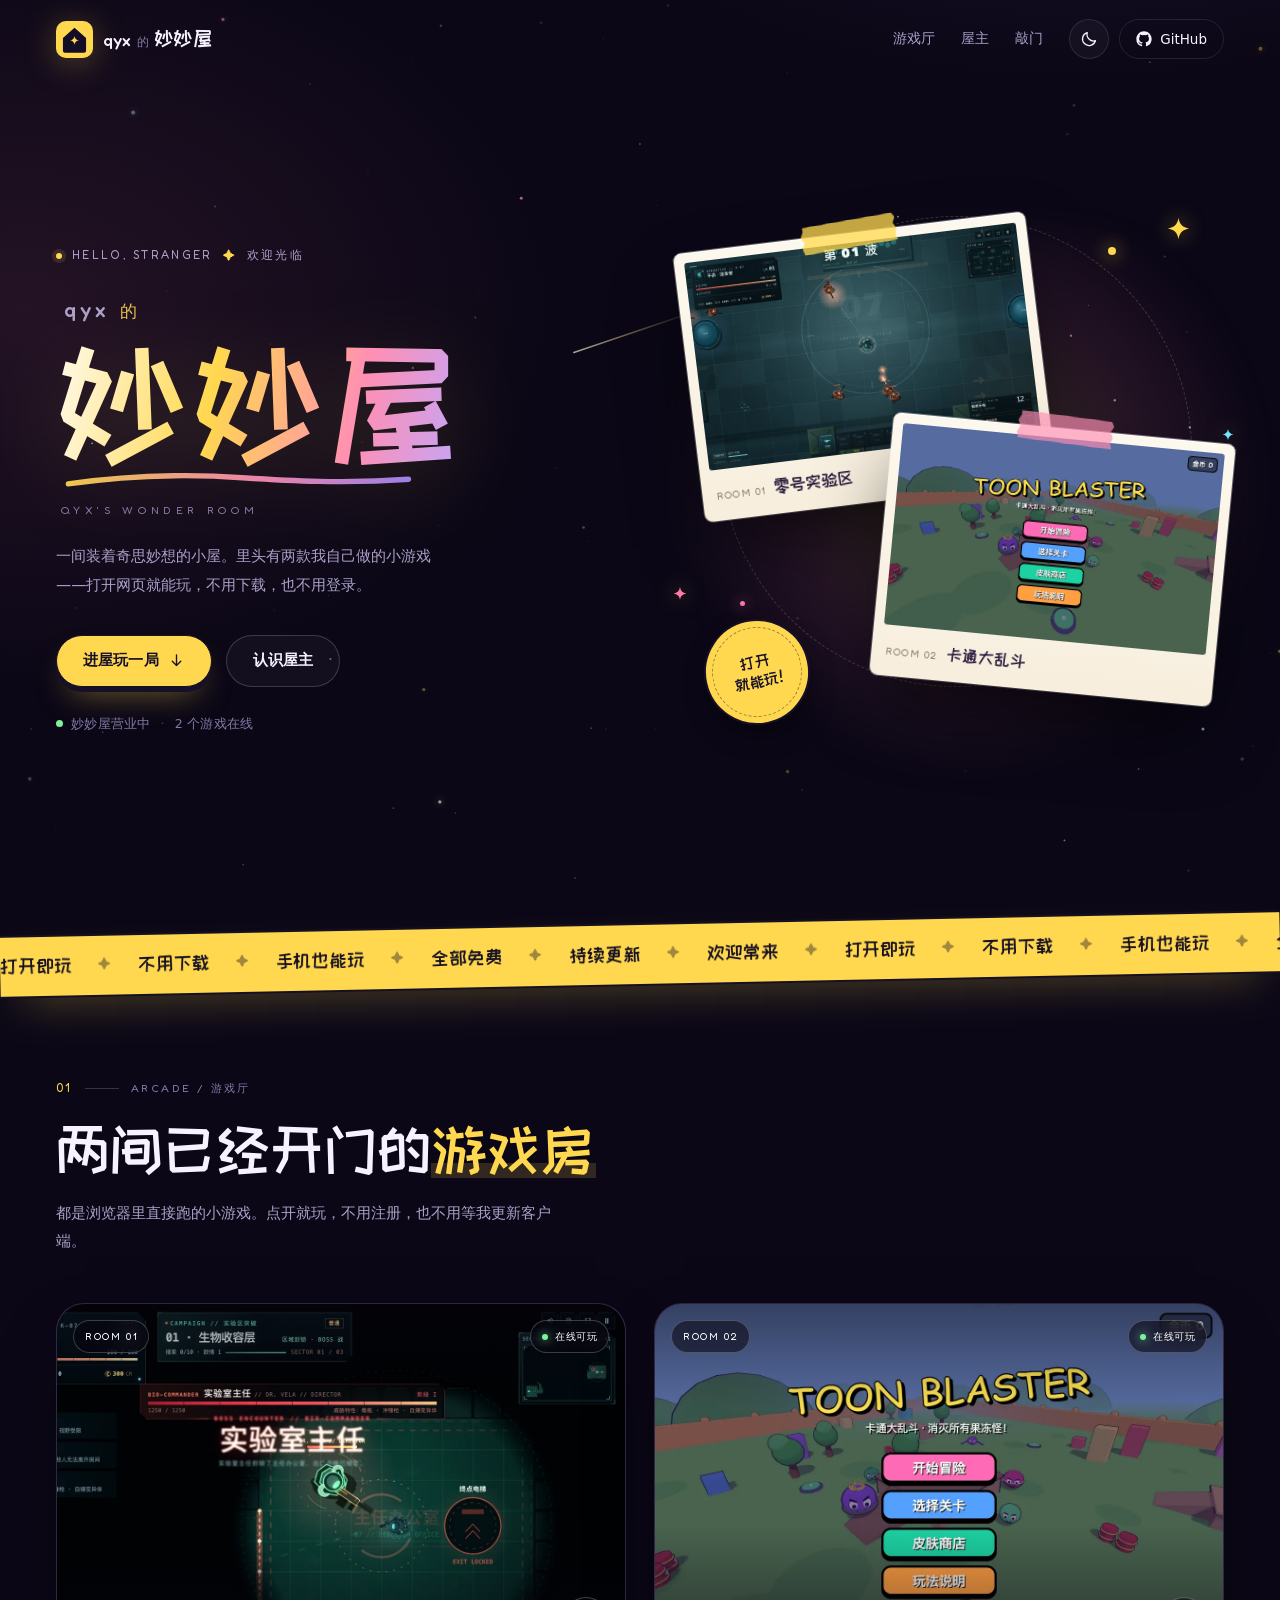
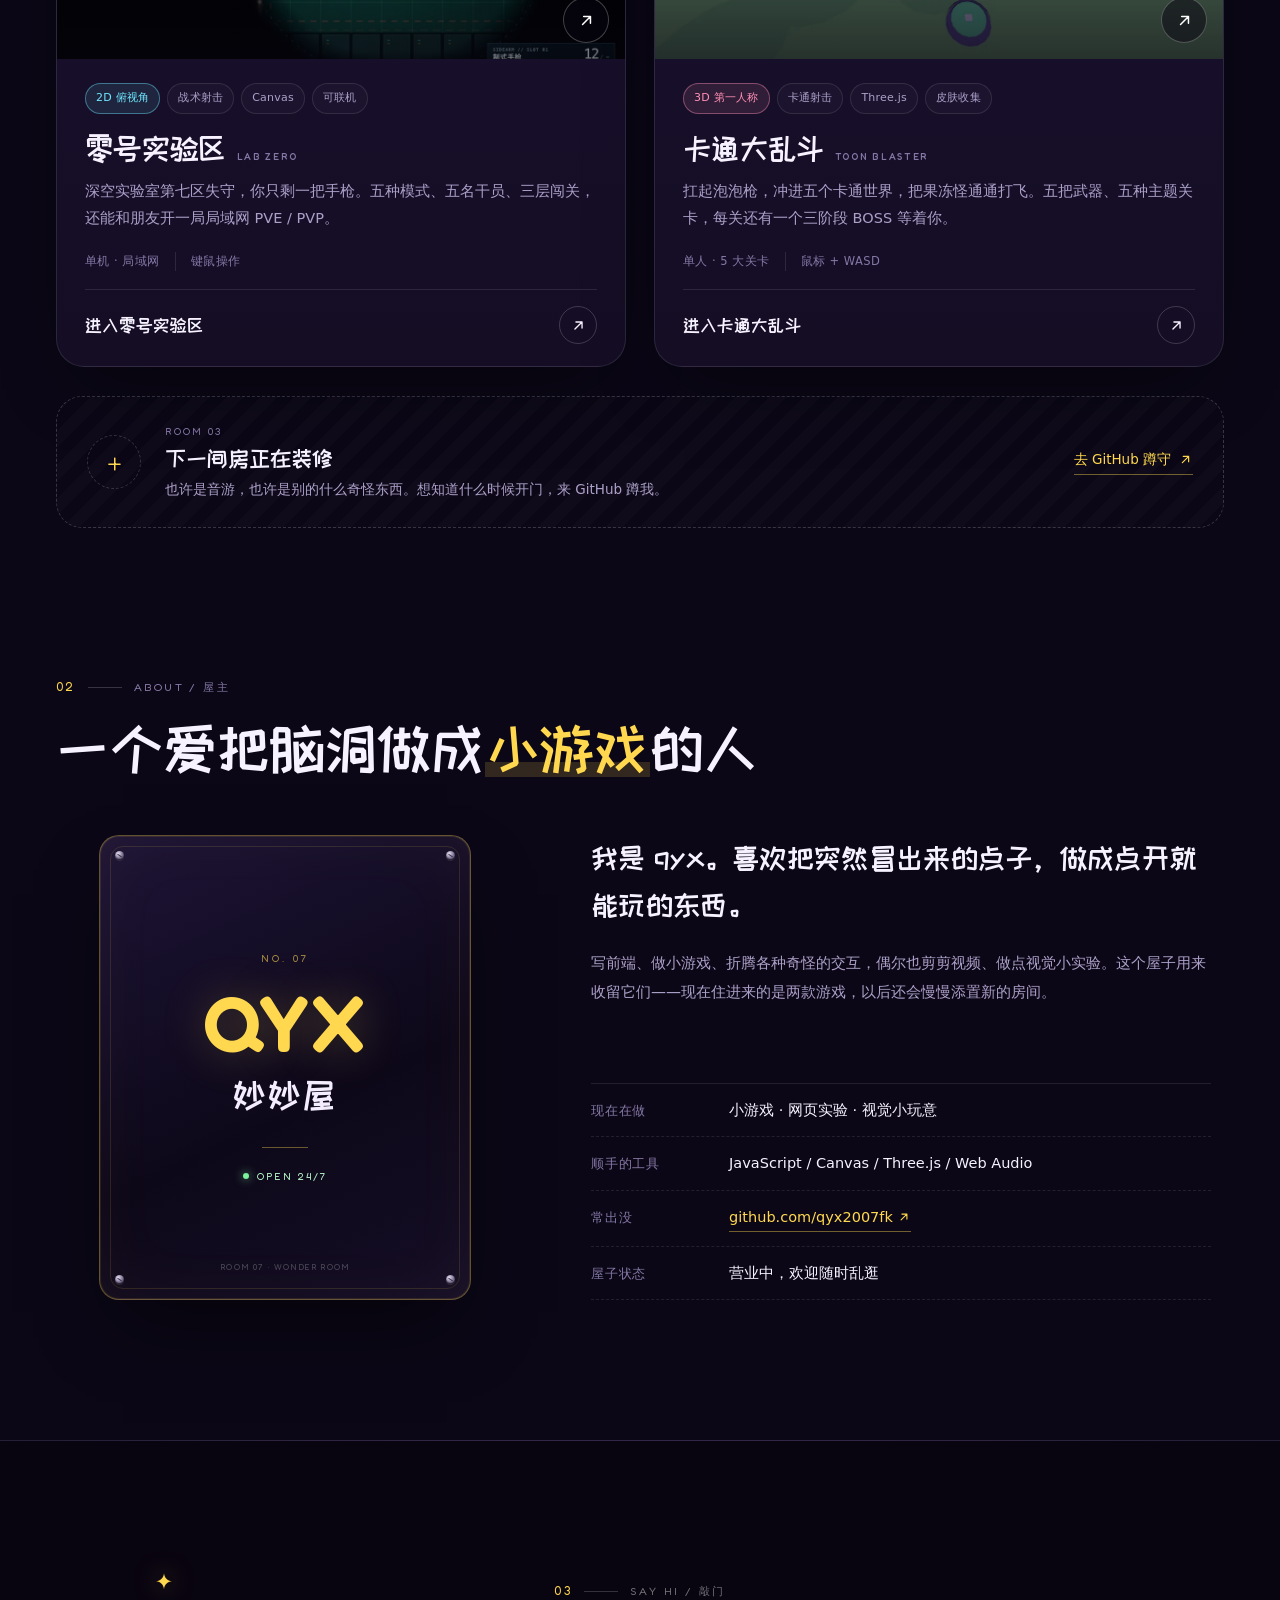
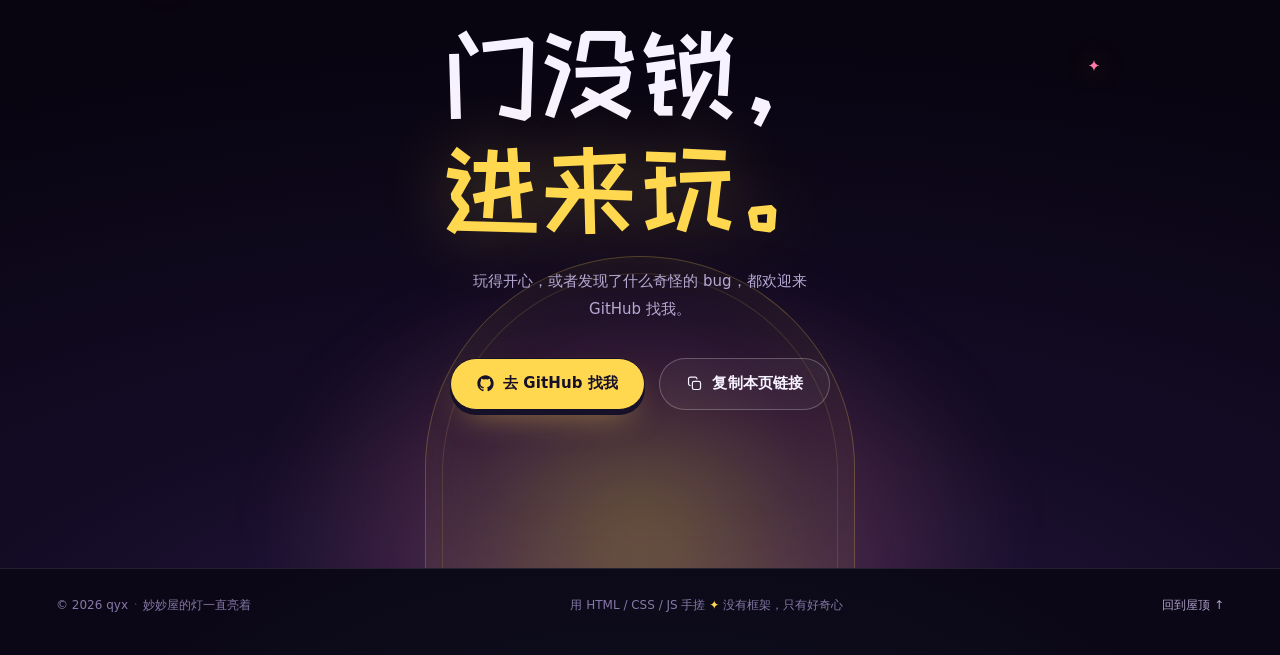
==== index.html @ 381d35ab "qyx的妙妙屋 v1.0 — 个人主页，收录零号实验区与卡通大乱斗" ====
<!doctype html>
<html lang="zh-CN" class="no-js" data-theme="night">
<head>
<meta charset="utf-8" />
<meta name="viewport" content="width=device-width, initial-scale=1, viewport-fit=cover" />
<meta name="theme-color" content="#0b0716" />
<title>qyx的妙妙屋 · 打开就能玩的小游戏</title>
<meta name="description" content="qyx的妙妙屋——一间装着奇思妙想的小屋。收录 qyx 做的网页小游戏：零号实验区（LAB ZERO）与卡通大乱斗（TOON BLASTER），打开网页就能玩。" />
<meta name="author" content="qyx" />
<meta property="og:type" content="website" />
<meta property="og:site_name" content="qyx的妙妙屋" />
<meta property="og:locale" content="zh_CN" />
<meta property="og:title" content="qyx的妙妙屋" />
<meta property="og:description" content="一间装着奇思妙想的小屋，两款打开就能玩的小游戏。" />
<meta property="og:image" content="assets/og-cover.png" />
<meta name="twitter:card" content="summary_large_image" />
<meta name="twitter:title" content="qyx的妙妙屋" />
<meta name="twitter:description" content="一间装着奇思妙想的小屋，两款打开就能玩的小游戏。" />
<meta name="twitter:image" content="assets/og-cover.png" />
<link rel="icon" href="favicon.svg" type="image/svg+xml" />
<link rel="manifest" href="site.webmanifest" />
<link rel="apple-touch-icon" href="assets/apple-touch-icon.png" />
<link rel="preload" href="assets/zcool-subset.woff2" as="font" type="font/woff2" crossorigin />
<link rel="preload" href="assets/fredoka-latin.woff2" as="font" type="font/woff2" crossorigin />
<link rel="preload" href="assets/lab-zero.webp" as="image" />
<link rel="stylesheet" href="styles.css" />
<script>
  document.documentElement.classList.replace('no-js', 'js');
  try {
    if (localStorage.getItem('qyx-theme') === 'day') {
      document.documentElement.dataset.theme = 'day';
    }
  } catch (e) {}
</script>
</head>
<body>

<noscript><style>.theme-toggle, #copyLink { display: none !important; }</style></noscript>
<a class="skip-link" href="#main">跳到主要内容</a>
<div class="progress" id="progress" aria-hidden="true"></div>
<canvas class="sky" id="sky" aria-hidden="true"></canvas>
<div class="grain" aria-hidden="true"></div>

<svg class="sprite" aria-hidden="true" focusable="false" width="0" height="0">
  <symbol id="i-star" viewBox="0 0 24 24">
    <path d="M12 1.6c.72 5.62 3.94 8.84 9.56 9.56-5.62.72-8.84 3.94-9.56 9.56-.72-5.62-3.94-8.84-9.56-9.56C8.06 10.44 11.28 7.22 12 1.6Z" fill="currentColor"/>
  </symbol>
  <symbol id="i-arrow" viewBox="0 0 24 24">
    <path d="M7 17 17 7M8.4 7H17v8.6" fill="none" stroke="currentColor" stroke-width="1.9" stroke-linecap="round" stroke-linejoin="round"/>
  </symbol>
  <symbol id="i-down" viewBox="0 0 24 24">
    <path d="M12 4v15m0 0 6-6m-6 6-6-6" fill="none" stroke="currentColor" stroke-width="1.9" stroke-linecap="round" stroke-linejoin="round"/>
  </symbol>
  <symbol id="i-github" viewBox="0 0 24 24">
    <path d="M12 .5C5.73.5.5 5.73.5 12a11.5 11.5 0 0 0 7.86 10.92c.58.1.79-.25.79-.56v-2.2c-3.2.7-3.87-1.37-3.87-1.37-.52-1.33-1.28-1.68-1.28-1.68-1.05-.72.08-.7.08-.7 1.16.08 1.77 1.2 1.77 1.2 1.03 1.76 2.7 1.25 3.36.96.1-.75.4-1.25.73-1.54-2.55-.29-5.24-1.28-5.24-5.7 0-1.26.45-2.29 1.19-3.1-.12-.29-.52-1.46.11-3.05 0 0 .97-.31 3.18 1.18a11 11 0 0 1 5.8 0c2.2-1.49 3.17-1.18 3.17-1.18.63 1.59.23 2.76.12 3.05.74.81 1.18 1.84 1.18 3.1 0 4.43-2.7 5.4-5.26 5.69.41.35.78 1.05.78 2.12v3.14c0 .31.2.67.8.56A11.5 11.5 0 0 0 23.5 12C23.5 5.73 18.27.5 12 .5Z" fill="currentColor"/>
  </symbol>
  <symbol id="i-sun" viewBox="0 0 24 24">
    <circle cx="12" cy="12" r="4.2" fill="none" stroke="currentColor" stroke-width="1.7"/>
    <path d="M12 2.4v2.2M12 19.4v2.2M2.4 12h2.2M19.4 12h2.2M5.2 5.2l1.6 1.6M17.2 17.2l1.6 1.6M18.8 5.2l-1.6 1.6M6.8 17.2l-1.6 1.6" fill="none" stroke="currentColor" stroke-width="1.7" stroke-linecap="round"/>
  </symbol>
  <symbol id="i-moon" viewBox="0 0 24 24">
    <path d="M20.6 14.3A8.8 8.8 0 0 1 9.7 3.4a8.8 8.8 0 1 0 10.9 10.9Z" fill="none" stroke="currentColor" stroke-width="1.7" stroke-linejoin="round"/>
  </symbol>
  <symbol id="i-copy" viewBox="0 0 24 24">
    <rect x="9" y="9" width="11.5" height="11.5" rx="2.4" fill="none" stroke="currentColor" stroke-width="1.7"/>
    <path d="M15.4 5.4A2.4 2.4 0 0 0 13 3H6a2.4 2.4 0 0 0-2.4 2.4v7A2.4 2.4 0 0 0 6 14.8" fill="none" stroke="currentColor" stroke-width="1.7" stroke-linecap="round"/>
  </symbol>
</svg>

<header class="site-head" id="top">
  <div class="wrap head-inner">
    <a class="brand" href="#top" aria-label="qyx的妙妙屋，回到顶部">
      <span class="brand-mark" aria-hidden="true">
        <svg viewBox="0 0 64 64">
          <rect width="64" height="64" rx="17" fill="#ffd84f"/>
          <path d="M32 11.5 52 29.2v22.3a3.4 3.4 0 0 1-3.4 3.4H15.4A3.4 3.4 0 0 1 12 51.5V29.2Z" fill="#140d26"/>
          <path d="M32 25.8c.6 4.5 3.2 7.1 7.7 7.7-4.5.6-7.1 3.2-7.7 7.7-.6-4.5-3.2-7.1-7.7-7.7 4.5-.6 7.1-3.2 7.7-7.7Z" fill="#ffd84f"/>
        </svg>
      </span>
      <span class="brand-text">qyx <i>的</i><b>妙妙屋</b></span>
    </a>

    <nav class="nav" aria-label="主导航">
      <a href="#arcade">游戏厅</a>
      <a href="#about">屋主</a>
      <a href="#door">敲门</a>
    </nav>

    <div class="head-actions">
      <button class="icon-btn theme-toggle" id="themeToggle" type="button" aria-label="切换到日间模式" title="开灯 / 关灯">
        <svg class="icon icon-sun"><use href="#i-sun"/></svg>
        <svg class="icon icon-moon"><use href="#i-moon"/></svg>
      </button>
      <a class="gh-link" href="https://github.com/qyx2007fk" target="_blank" rel="noopener noreferrer">
        <svg class="icon"><use href="#i-github"/></svg>
        <span>GitHub</span>
      </a>
    </div>
  </div>
</header>

<main id="main">

  <!-- ───────────────────────── 首屏 ───────────────────────── -->
  <section class="hero wrap" aria-labelledby="hero-title">
    <div class="hero-copy">
      <p class="eyebrow"><span class="eyebrow-dot" aria-hidden="true"></span>HELLO, STRANGER <span class="eyebrow-sep" aria-hidden="true">✦</span> 欢迎光临</p>

      <h1 class="hero-title" id="hero-title">
        <span class="hero-owner">qyx <em>的</em></span>
        <span class="hero-main">妙妙屋</span>
        <svg class="title-stroke" viewBox="0 0 520 26" fill="none" aria-hidden="true" preserveAspectRatio="none">
          <path d="M6 18C96 7 186 5 266 10c70 4 152 8 248 2" stroke="url(#strokeGrad)" stroke-width="7" stroke-linecap="round"/>
          <defs>
            <linearGradient id="strokeGrad" x1="0" y1="0" x2="520" y2="0" gradientUnits="userSpaceOnUse">
              <stop stop-color="#ffd84f"/><stop offset=".55" stop-color="#ff8fb4"/><stop offset="1" stop-color="#a78bfa"/>
            </linearGradient>
          </defs>
        </svg>
      </h1>

      <p class="hero-en">QYX'S WONDER ROOM</p>
      <p class="hero-lede">一间装着奇思妙想的小屋。里头有两款我自己做的小游戏——打开网页就能玩，不用下载，也不用登录。</p>

      <div class="hero-cta">
        <a class="btn btn-primary" href="#arcade">进屋玩一局 <svg class="icon"><use href="#i-down"/></svg></a>
        <a class="btn btn-ghost" href="#about">认识屋主</a>
      </div>

      <p class="status"><span class="status-dot" aria-hidden="true"></span>妙妙屋营业中 <span class="dot-sep" aria-hidden="true">·</span> 2 个游戏在线</p>
    </div>

    <div class="hero-art">
      <div class="hero-halo" aria-hidden="true"></div>
      <div class="hero-ring" aria-hidden="true"></div>

      <figure class="shot shot-a">
        <span class="tape" aria-hidden="true"></span>
        <img src="assets/lab-zero.webp" width="1200" height="750" alt="《零号实验区》战斗画面：俯视角实验室里，干员正与多只实验体交火" />
        <figcaption><span class="shot-no">ROOM 01</span><b>零号实验区</b></figcaption>
      </figure>

      <figure class="shot shot-b">
        <span class="tape" aria-hidden="true"></span>
        <img src="assets/toon-blaster.webp" width="1200" height="750" decoding="async" alt="《卡通大乱斗》标题画面：糖果色的卡通世界和一群果冻怪" />
        <figcaption><span class="shot-no">ROOM 02</span><b>卡通大乱斗</b></figcaption>
      </figure>

      <span class="sticker" aria-hidden="true"><b>打开</b><b>就能玩!</b></span>
      <svg class="spark spark-1" aria-hidden="true"><use href="#i-star"/></svg>
      <svg class="spark spark-2" aria-hidden="true"><use href="#i-star"/></svg>
      <svg class="spark spark-3" aria-hidden="true"><use href="#i-star"/></svg>
    </div>
  </section>

  <!-- ───────────────────────── 跑马灯 ───────────────────────── -->
  <div class="ticker" aria-hidden="true">
    <div class="ticker-track">
      <div class="ticker-group">
        <span>打开即玩</span><i>✦</i><span>不用下载</span><i>✦</i><span>手机也能玩</span><i>✦</i><span>全部免费</span><i>✦</i><span>持续更新</span><i>✦</i><span>欢迎常来</span><i>✦</i>
      </div>
      <div class="ticker-group">
        <span>打开即玩</span><i>✦</i><span>不用下载</span><i>✦</i><span>手机也能玩</span><i>✦</i><span>全部免费</span><i>✦</i><span>持续更新</span><i>✦</i><span>欢迎常来</span><i>✦</i>
      </div>
    </div>
  </div>

  <!-- ───────────────────────── 游戏厅 ───────────────────────── -->
  <section class="arcade wrap" id="arcade" aria-labelledby="arcade-title">
    <header class="sec-head reveal">
      <p class="sec-kicker"><span>01</span><i></i>ARCADE / 游戏厅</p>
      <h2 class="sec-title" id="arcade-title">两间已经开门的<em>游戏房</em></h2>
      <p class="sec-sub">都是浏览器里直接跑的小游戏。点开就玩，不用注册，也不用等我更新客户端。</p>
    </header>

    <div class="games reveal">

      <article class="game-card" data-accent="cyan">
        <a class="game-link" href="https://qyx2007fk.github.io/lab-zero/" target="_blank" rel="noopener noreferrer" aria-label="进入零号实验区 LAB ZERO，在新窗口打开">
          <div class="game-cover">
            <img src="assets/lab-zero-boss.webp" width="1200" height="750" decoding="async" alt="《零号实验区》BOSS 战画面：幽绿色收容区里，实验室主任正在逼近" />
            <span class="room-no">ROOM 01</span>
            <span class="live-badge"><i aria-hidden="true"></i>在线可玩</span>
            <span class="cover-arrow" aria-hidden="true"><svg class="icon"><use href="#i-arrow"/></svg></span>
          </div>
          <div class="game-body">
            <div class="game-tags">
              <span>2D 俯视角</span><span>战术射击</span><span>Canvas</span><span>可联机</span>
            </div>
            <h3>零号实验区 <small>LAB ZERO</small></h3>
            <p class="game-desc">深空实验室第七区失守，你只剩一把手枪。五种模式、五名干员、三层闯关，还能和朋友开一局局域网 PVE / PVP。</p>
            <div class="game-meta"><span>单机 · 局域网</span><span>键鼠操作</span></div>
            <div class="game-cta"><span>进入零号实验区</span><span class="cta-arrow" aria-hidden="true"><svg class="icon"><use href="#i-arrow"/></svg></span></div>
          </div>
        </a>
      </article>

      <article class="game-card" data-accent="pink">
        <a class="game-link" href="https://qyx2007fk.github.io/toon-blaster/" target="_blank" rel="noopener noreferrer" aria-label="进入卡通大乱斗 TOON BLASTER，在新窗口打开">
          <div class="game-cover">
            <img src="assets/toon-blaster.webp" width="1200" height="750" decoding="async" alt="《卡通大乱斗》画面：色彩鲜艳的卡通场景与果冻怪" />
            <span class="room-no">ROOM 02</span>
            <span class="live-badge"><i aria-hidden="true"></i>在线可玩</span>
            <span class="cover-arrow" aria-hidden="true"><svg class="icon"><use href="#i-arrow"/></svg></span>
          </div>
          <div class="game-body">
            <div class="game-tags">
              <span>3D 第一人称</span><span>卡通射击</span><span>Three.js</span><span>皮肤收集</span>
            </div>
            <h3>卡通大乱斗 <small>TOON BLASTER</small></h3>
            <p class="game-desc">扛起泡泡枪，冲进五个卡通世界，把果冻怪通通打飞。五把武器、五种主题关卡，每关还有一个三阶段 BOSS 等着你。</p>
            <div class="game-meta"><span>单人 · 5 大关卡</span><span>鼠标 + WASD</span></div>
            <div class="game-cta"><span>进入卡通大乱斗</span><span class="cta-arrow" aria-hidden="true"><svg class="icon"><use href="#i-arrow"/></svg></span></div>
          </div>
        </a>
      </article>

      <article class="soon-card">
        <span class="soon-icon" aria-hidden="true">+</span>
        <div class="soon-copy">
          <p class="soon-label">ROOM 03</p>
          <h3>下一间房正在装修</h3>
          <p>也许是音游，也许是别的什么奇怪东西。想知道什么时候开门，来 GitHub 蹲我。</p>
        </div>
        <a class="soon-link" href="https://github.com/qyx2007fk" target="_blank" rel="noopener noreferrer">去 GitHub 蹲守 <svg class="icon"><use href="#i-arrow"/></svg></a>
      </article>

    </div>
  </section>

  <!-- ───────────────────────── 屋主 ───────────────────────── -->
  <section class="about wrap" id="about" aria-labelledby="about-title">
    <header class="sec-head reveal">
      <p class="sec-kicker"><span>02</span><i></i>ABOUT / 屋主</p>
      <h2 class="sec-title" id="about-title">一个爱把脑洞<br class="br-mobile" />做成<em>小游戏</em>的人</h2>
    </header>

    <div class="about-grid">
      <div class="doorplate reveal" aria-hidden="true">
        <span class="screw screw-tl"></span><span class="screw screw-tr"></span>
        <span class="screw screw-bl"></span><span class="screw screw-br"></span>
        <p class="dp-no">NO. 07</p>
        <p class="dp-name">QYX</p>
        <p class="dp-cn">妙妙屋</p>
        <span class="dp-line"></span>
        <p class="dp-status"><i></i>OPEN 24/7</p>
        <p class="dp-foot">ROOM 07 · WONDER ROOM</p>
      </div>

      <div class="about-copy">
        <p class="about-lede reveal">我是 qyx。喜欢把突然冒出来的点子，做成点开就能玩的东西。</p>
        <p class="reveal">写前端、做小游戏、折腾各种奇怪的交互，偶尔也剪剪视频、做点视觉小实验。这个屋子用来收留它们——现在住进来的是两款游戏，以后还会慢慢添置新的房间。</p>
        <p class="reveal">随便逛，别客气。玩得开心最重要。</p>

        <dl class="facts" data-stagger>
          <div><dt>现在在做</dt><dd>小游戏 · 网页实验 · 视觉小玩意</dd></div>
          <div><dt>顺手的工具</dt><dd>JavaScript / Canvas / Three.js / Web Audio</dd></div>
          <div><dt>常出没</dt><dd><a href="https://github.com/qyx2007fk" target="_blank" rel="noopener noreferrer">github.com/qyx2007fk <svg class="icon"><use href="#i-arrow"/></svg></a></dd></div>
          <div><dt>屋子状态</dt><dd>营业中，欢迎随时乱逛</dd></div>
        </dl>
      </div>
    </div>
  </section>

  <!-- ───────────────────────── 敲门 ───────────────────────── -->
  <section class="door-cta" id="door" aria-labelledby="door-title">
    <div class="door-glow" aria-hidden="true"></div>
    <div class="arch" aria-hidden="true"></div>
    <svg class="door-spark ds-1" aria-hidden="true"><use href="#i-star"/></svg>
    <svg class="door-spark ds-2" aria-hidden="true"><use href="#i-star"/></svg>
    <div class="wrap door-inner reveal">
      <p class="sec-kicker"><span>03</span><i></i>SAY HI / 敲门</p>
      <h2 id="door-title">门没锁，<br /><em>进来玩。</em></h2>
      <p class="door-sub">玩得开心，或者发现了什么奇怪的 bug，都欢迎来 GitHub 找我。</p>
      <div class="door-actions">
        <a class="btn btn-primary" href="https://github.com/qyx2007fk" target="_blank" rel="noopener noreferrer">
          <svg class="icon"><use href="#i-github"/></svg> 去 GitHub 找我
        </a>
        <button class="btn btn-ghost" id="copyLink" type="button">
          <svg class="icon"><use href="#i-copy"/></svg> 复制本页链接
        </button>
      </div>
    </div>
  </section>

</main>

<footer class="site-foot">
  <div class="wrap foot-inner">
    <p>© 2026 qyx <span class="dot-sep" aria-hidden="true">·</span> 妙妙屋的灯一直亮着</p>
    <p>用 HTML / CSS / JS 手搓 <span class="foot-star" aria-hidden="true">✦</span> 没有框架，只有好奇心</p>
    <a href="#top">回到屋顶 <span aria-hidden="true">↑</span></a>
  </div>
</footer>

<div class="toast" id="toast" role="status" aria-live="polite"></div>

<script src="app.js" defer></script>
</body>
</html>
---- styles.css ----
/* ============================================================
   qyx的妙妙屋 — styles
   没有框架，只有手写 CSS 和一点好奇心。
   ============================================================ */

@font-face {
  font-family: "Miao Display";
  src: url("assets/zcool-subset.woff2") format("woff2");
  font-weight: 400;
  font-style: normal;
  font-display: swap;
}
@font-face {
  font-family: "Fredoka";
  src: url("assets/fredoka-latin.woff2") format("woff2");
  font-weight: 300 700;
  font-style: normal;
  font-display: swap;
}

/* ---------- tokens ---------- */
:root {
  --bg: #0b0716;
  --bg-deep: #070410;
  --panel: #140d24;
  --panel-2: #1b1230;
  --text: #f7f2ff;
  --muted: #aca0c9;
  --muted-2: #8578a6;
  --line: rgba(255, 255, 255, 0.1);
  --line-strong: rgba(255, 255, 255, 0.18);
  --yellow: #ffd84f;
  --yellow-deep: #f2b705;
  --highlight: #ffd84f;
  --highlight-soft: rgba(255, 216, 79, 0.16);
  --highlight-line: rgba(255, 216, 79, 0.42);
  --pink: #ff7aa8;
  --cyan: #6fe7ff;
  --violet: #a78bfa;
  --green: #7cf29a;
  --ink: #171029;
  --title-grad: linear-gradient(102deg, #fff9e6 2%, #ffd84f 38%, #ff8fb4 72%, #bda8ff 100%);
  --card-shadow: 0 28px 70px -30px rgba(0, 0, 0, 0.65);
  --ease: cubic-bezier(0.22, 0.7, 0.24, 1);
  --gutter: clamp(22px, 5vw, 56px);
  --font-body: "PingFang SC", "Hiragino Sans GB", "Microsoft YaHei", "Noto Sans SC", system-ui, -apple-system, "Segoe UI", sans-serif;
  --font-ui: "Fredoka", "PingFang SC", "Hiragino Sans GB", "Microsoft YaHei", sans-serif;
  --font-display: "Miao Display", "Yuanti SC", "YouYuan", "Hiragino Sans GB", "PingFang SC", sans-serif;
}

[data-theme="day"] {
  --bg: #fbf2e2;
  --bg-deep: #f6e8d2;
  --panel: #fffaf0;
  --panel-2: #fff3dd;
  --text: #261a36;
  --muted: #6f5f82;
  --muted-2: #726384;
  --line: rgba(38, 26, 54, 0.12);
  --line-strong: rgba(38, 26, 54, 0.22);
  --yellow: #ffc233;
  --yellow-deep: #d99a00;
  --highlight: #a76000;
  --highlight-soft: rgba(167, 96, 0, 0.12);
  --highlight-line: rgba(167, 96, 0, 0.36);
  --pink: #e64d81;
  --cyan: #0e8ea6;
  --violet: #7c4dd6;
  --green: #23a45b;
  --ink: #261a36;
  --title-grad: linear-gradient(102deg, #2a1740 0%, #63389c 46%, #d43f75 100%);
  --card-shadow: 0 24px 55px -30px rgba(90, 60, 30, 0.28);
}

/* ---------- base ---------- */
*,
*::before,
*::after { box-sizing: border-box; }

html {
  overflow-x: clip;
  scroll-behavior: smooth;
  scroll-padding-top: 96px;
  -webkit-text-size-adjust: 100%;
}

body {
  margin: 0;
  min-height: 100vh;
  font-family: var(--font-body);
  font-size: 16px;
  line-height: 1.7;
  color: var(--text);
  background:
    radial-gradient(1100px 760px at 84% -10%, rgba(167, 139, 250, 0.16), transparent 62%),
    radial-gradient(900px 640px at 2% 8%, rgba(255, 122, 168, 0.1), transparent 60%),
    radial-gradient(1000px 720px at 50% 108%, rgba(111, 231, 255, 0.07), transparent 66%),
    var(--bg);
  overflow-x: clip;
  -webkit-font-smoothing: antialiased;
  text-rendering: optimizeLegibility;
}

[data-theme="day"] body {
  background:
    radial-gradient(1100px 760px at 84% -10%, rgba(255, 194, 51, 0.22), transparent 62%),
    radial-gradient(900px 640px at 2% 8%, rgba(255, 122, 168, 0.14), transparent 60%),
    radial-gradient(1000px 720px at 50% 108%, rgba(111, 231, 255, 0.16), transparent 66%),
    var(--bg);
}

img { display: block; max-width: 100%; }
a { color: inherit; }
button { font: inherit; color: inherit; }
h1, h2, h3, p { margin: 0; }
::selection { background: var(--yellow); color: #171029; }

:focus-visible {
  outline: 2px dashed var(--yellow);
  outline-offset: 3px;
  border-radius: 4px;
}

.wrap {
  width: min(1240px, calc(100% - var(--gutter) * 2));
  margin-inline: auto;
}

.icon {
  width: 18px;
  height: 18px;
  flex: 0 0 auto;
  display: block;
}

.dot-sep { opacity: 0.45; padding: 0 2px; }

.sprite { position: absolute; width: 0; height: 0; overflow: hidden; }

.skip-link {
  position: fixed;
  top: 14px;
  left: 14px;
  z-index: 300;
  padding: 10px 18px;
  border-radius: 999px;
  background: var(--yellow);
  color: #171029;
  font-size: 14px;
  text-decoration: none;
  transform: translateY(-180%);
  transition: transform 0.25s var(--ease);
}
.skip-link:focus { transform: translateY(0); }

/* ---------- 背景 ---------- */
.sky {
  position: fixed;
  inset: 0;
  width: 100%;
  height: 100%;
  z-index: 0;
  pointer-events: none;
  opacity: 0.9;
}

.grain {
  position: fixed;
  inset: 0;
  z-index: 4;
  pointer-events: none;
  opacity: 0.032;
  mix-blend-mode: soft-light;
  background-image: url("data:image/svg+xml,%3Csvg xmlns='http://www.w3.org/2000/svg' width='180' height='180'%3E%3Cfilter id='n'%3E%3CfeTurbulence type='fractalNoise' baseFrequency='.8' numOctaves='3' stitchTiles='stitch'/%3E%3C/filter%3E%3Crect width='100%25' height='100%25' filter='url(%23n)' opacity='.55'/%3E%3C/svg%3E");
  background-size: 180px 180px;
}
[data-theme="day"] .grain { mix-blend-mode: multiply; opacity: 0.02; }

.progress {
  position: fixed;
  inset: 0 0 auto;
  height: 2px;
  z-index: 120;
  transform: scaleX(0);
  transform-origin: left center;
  background: linear-gradient(90deg, var(--yellow), var(--pink) 55%, var(--cyan));
  pointer-events: none;
}

/* 内容浮在星空之上 */
.site-head,
.hero,
.ticker,
.arcade,
.about,
.door-cta,
.site-foot { position: relative; z-index: 2; }

/* ---------- header ---------- */
.site-head {
  position: sticky;
  top: 0;
  z-index: 50;
  border-bottom: 1px solid transparent;
  transition: background 0.35s var(--ease), border-color 0.35s, backdrop-filter 0.35s;
}
.site-head.is-scrolled {
  background: rgba(11, 7, 22, 0.74);
  -webkit-backdrop-filter: blur(16px) saturate(1.2);
  backdrop-filter: blur(16px) saturate(1.2);
  border-bottom-color: var(--line);
}
[data-theme="day"] .site-head.is-scrolled {
  background: rgba(251, 242, 226, 0.82);
}

.head-inner {
  height: 78px;
  display: flex;
  align-items: center;
  gap: 26px;
}

.brand {
  display: inline-flex;
  align-items: center;
  gap: 10px;
  text-decoration: none;
  color: var(--text);
  flex: 0 0 auto;
}
.brand-mark {
  width: 37px;
  height: 37px;
  display: block;
  filter: drop-shadow(0 5px 16px rgba(255, 216, 79, 0.28));
  transition: transform 0.6s var(--ease);
}
.brand-mark svg { width: 100%; height: 100%; display: block; }
.brand:hover .brand-mark { transform: rotate(-9deg) scale(1.06); }
.brand-text {
  font-family: var(--font-ui);
  font-size: 17px;
  font-weight: 500;
  letter-spacing: 0.01em;
  display: inline-flex;
  align-items: baseline;
  gap: 5px;
  white-space: nowrap;
}
.brand-text i {
  font-style: normal;
  font-family: var(--font-body);
  font-size: 12px;
  color: var(--muted-2);
}
.brand-text b {
  font-family: var(--font-display);
  font-weight: 400;
  font-size: 21px;
  letter-spacing: 0.02em;
}

.nav {
  margin-left: auto;
  display: flex;
  align-items: center;
  gap: 26px;
}
.nav a {
  position: relative;
  padding: 6px 0;
  font-size: 14px;
  color: var(--muted);
  text-decoration: none;
  transition: color 0.25s;
}
.nav a::after {
  content: "";
  position: absolute;
  left: 0;
  bottom: 0;
  width: 100%;
  height: 1.5px;
  background: var(--highlight);
  transform: scaleX(0);
  transform-origin: left center;
  transition: transform 0.3s var(--ease);
}
.nav a:hover { color: var(--text); }
.nav a:hover::after { transform: scaleX(1); }

.head-actions { display: flex; align-items: center; gap: 10px; }

.icon-btn {
  position: relative;
  width: 40px;
  height: 40px;
  display: grid;
  place-items: center;
  border-radius: 50%;
  border: 1px solid var(--line);
  background: rgba(255, 255, 255, 0.035);
  color: var(--text);
  cursor: pointer;
  transition: border-color 0.3s, color 0.3s, transform 0.4s var(--ease), background 0.3s;
}
.icon-btn:hover {
  border-color: var(--highlight);
  color: var(--highlight);
  transform: rotate(-12deg);
}
[data-theme="day"] .icon-btn { background: rgba(255, 255, 255, 0.55); }

.theme-toggle .icon {
  position: absolute;
  transition: opacity 0.35s, transform 0.5s var(--ease);
}
.theme-toggle .icon-sun { opacity: 0; transform: rotate(-70deg) scale(0.5); }
.theme-toggle .icon-moon { opacity: 1; transform: none; }
[data-theme="day"] .theme-toggle .icon-sun { opacity: 1; transform: none; }
[data-theme="day"] .theme-toggle .icon-moon { opacity: 0; transform: rotate(70deg) scale(0.5); }

.gh-link {
  display: inline-flex;
  align-items: center;
  gap: 8px;
  height: 40px;
  padding: 0 16px;
  border-radius: 999px;
  border: 1px solid var(--line);
  color: var(--text);
  font-size: 13.5px;
  text-decoration: none;
  transition: background 0.3s, color 0.3s, border-color 0.3s, transform 0.3s var(--ease);
}
.gh-link .icon { width: 16px; height: 16px; }
.gh-link:hover {
  background: var(--yellow);
  border-color: var(--yellow);
  color: #171029;
  transform: translateY(-2px);
}

/* ---------- hero ---------- */
.hero {
  display: grid;
  grid-template-columns: minmax(0, 1.04fr) minmax(0, 0.96fr);
  gap: clamp(24px, 4vw, 58px);
  align-items: center;
  padding-top: clamp(46px, 7vh, 88px);
  padding-bottom: clamp(40px, 7vh, 88px);
  min-height: calc(100vh - 78px);
}
@supports (height: 100svh) {
  .hero { min-height: calc(100svh - 78px); }
}

.hero-copy { max-width: 630px; }

.eyebrow {
  display: flex;
  align-items: center;
  flex-wrap: wrap;
  gap: 10px;
  font-family: var(--font-ui);
  font-size: 11.5px;
  letter-spacing: 0.2em;
  color: var(--muted);
  margin-bottom: 26px;
}
.eyebrow-dot {
  width: 6px;
  height: 6px;
  border-radius: 50%;
  background: var(--yellow);
  box-shadow: 0 0 0 4px rgba(255, 216, 79, 0.12);
}
.eyebrow-sep { color: var(--highlight); font-size: 12px; }

.hero-title {
  position: relative;
  width: fit-content;
  margin: 0;
}
.hero-owner {
  display: flex;
  align-items: baseline;
  gap: 10px;
  margin: 0 0 0.15em 0.4em;
  font-family: var(--font-ui);
  font-size: clamp(1rem, 1.7vw, 1.3rem);
  font-weight: 500;
  letter-spacing: 0.18em;
  color: var(--muted);
  text-transform: lowercase;
}
.hero-owner em {
  font-style: normal;
  font-family: var(--font-body);
  font-size: 0.82em;
  letter-spacing: 0.04em;
  color: var(--highlight);
  opacity: 0.9;
}

.hero-main {
  display: block;
  font-family: var(--font-display);
  font-weight: 400;
  font-size: clamp(5.2rem, 11.2vw, 10.4rem);
  line-height: 1.02;
  letter-spacing: 0.025em;
  padding-right: 0.06em;
  background: var(--title-grad);
  -webkit-background-clip: text;
  background-clip: text;
  color: transparent;
  filter: drop-shadow(0 18px 46px rgba(255, 216, 79, 0.16));
}

.title-stroke {
  position: absolute;
  left: 2%;
  bottom: -13px;
  width: 84%;
  height: 20px;
  overflow: visible;
  opacity: 0.92;
}
.title-stroke path {
  stroke-dasharray: 560;
  stroke-dashoffset: 560;
  animation: draw 1.5s 0.55s var(--ease) forwards;
}

.hero-en {
  margin: 24px 0 0 0.42em;
  font-family: var(--font-ui);
  font-size: 11px;
  letter-spacing: 0.42em;
  color: var(--muted-2);
}

.hero-lede {
  max-width: 40ch;
  margin-top: 22px;
  font-size: clamp(0.95rem, 1.15vw, 1.04rem);
  line-height: 1.95;
  color: var(--muted);
}

.hero-cta {
  display: flex;
  flex-wrap: wrap;
  align-items: center;
  gap: 14px;
  margin-top: 34px;
}

.btn {
  display: inline-flex;
  align-items: center;
  justify-content: center;
  gap: 9px;
  height: 52px;
  padding: 0 26px;
  border-radius: 999px;
  border: 1.5px solid transparent;
  font-size: 15px;
  font-weight: 600;
  letter-spacing: 0.01em;
  text-decoration: none;
  white-space: nowrap;
  cursor: pointer;
  transition: transform 0.28s var(--ease), background 0.3s, color 0.3s, border-color 0.3s, box-shadow 0.3s;
}
.btn .icon { width: 17px; height: 17px; }

.btn-primary {
  background: var(--yellow);
  color: #171029;
  border-color: #171029;
  box-shadow: 0 5px 0 #171029, 0 16px 32px -14px rgba(255, 216, 79, 0.55);
}
.btn-primary:hover {
  transform: translateY(-3px);
  box-shadow: 0 8px 0 #171029, 0 22px 38px -16px rgba(255, 216, 79, 0.65);
}
.btn-primary:active {
  transform: translateY(3px);
  box-shadow: 0 2px 0 #171029;
}

.btn-ghost {
  background: rgba(255, 255, 255, 0.035);
  border-color: var(--line-strong);
  color: var(--text);
}
.btn-ghost:hover {
  border-color: var(--highlight);
  color: var(--highlight);
  transform: translateY(-2px);
}
[data-theme="day"] .btn-ghost { background: rgba(255, 255, 255, 0.6); }
[data-theme="day"] .shot {
  box-shadow:
    0 30px 64px -20px rgba(90, 60, 30, 0.32),
    0 0 0 1px rgba(38, 26, 54, 0.08),
    inset 0 1px 0 #fff;
}

.status {
  display: flex;
  align-items: center;
  gap: 8px;
  margin-top: 26px;
  font-size: 12.5px;
  color: var(--muted-2);
  letter-spacing: 0.02em;
}
.status-dot {
  width: 7px;
  height: 7px;
  border-radius: 50%;
  background: var(--green);
  box-shadow: 0 0 0 0 rgba(124, 242, 154, 0.5);
  animation: pulse 2.4s ease-out infinite;
}

/* --- hero photos --- */
.hero-art {
  position: relative;
  min-height: clamp(420px, 46vw, 560px);
}
.hero-halo {
  position: absolute;
  inset: 4% -8% 0;
  background: radial-gradient(circle at 52% 46%, rgba(255, 216, 79, 0.2), rgba(255, 122, 168, 0.1) 42%, transparent 68%);
  filter: blur(18px);
  pointer-events: none;
}
.hero-ring {
  position: absolute;
  left: 6%;
  top: 1%;
  width: 88%;
  aspect-ratio: 1;
  border: 1px dashed var(--line-strong);
  border-radius: 50%;
  animation: spin 64s linear infinite;
  pointer-events: none;
}
.hero-ring::before {
  content: "";
  position: absolute;
  top: 6.5%;
  right: 16%;
  width: 8px;
  height: 8px;
  border-radius: 50%;
  background: var(--yellow);
  box-shadow: 0 0 18px var(--yellow);
}
.hero-ring::after {
  content: "";
  position: absolute;
  bottom: 17%;
  left: 4%;
  width: 5px;
  height: 5px;
  border-radius: 50%;
  background: var(--pink);
  box-shadow: 0 0 14px var(--pink);
}

.shot {
  position: absolute;
  margin: 0;
  padding: 10px 10px 0;
  background: linear-gradient(180deg, #fdf8ee, #f7eedd);
  border-radius: 8px;
  box-shadow:
    0 34px 80px -18px rgba(0, 0, 0, 0.72),
    0 0 0 1px rgba(255, 255, 255, 0.36),
    inset 0 1px 0 #fff;
  transition: transform 0.65s var(--ease), box-shadow 0.65s var(--ease);
  will-change: transform;
}
.shot img {
  width: 100%;
  height: auto;
  aspect-ratio: 16 / 10;
  object-fit: cover;
  border-radius: 3px;
  background: #1a1230;
}
.shot figcaption {
  display: flex;
  align-items: baseline;
  gap: 8px;
  padding: 10px 4px 12px;
  color: #2a1b3d;
}
.shot-no {
  font-family: var(--font-ui);
  font-size: 9.5px;
  letter-spacing: 0.16em;
  color: #8a7a6a;
}
.shot figcaption b {
  font-family: var(--font-display);
  font-weight: 400;
  font-size: 17px;
  letter-spacing: 0.01em;
}

.shot-a {
  width: 66%;
  top: 4%;
  left: 0;
  transform: rotate(-7deg);
  z-index: 2;
}
.shot-b {
  width: 64%;
  right: 0;
  top: 39%;
  transform: rotate(5.5deg);
  z-index: 3;
}
.shot-a:hover { transform: rotate(-1.5deg) translateY(-10px) scale(1.015); z-index: 5; }
.shot-b:hover { transform: rotate(1deg) translateY(-10px) scale(1.015); z-index: 5; }

.tape {
  position: absolute;
  top: -13px;
  left: 50%;
  width: 96px;
  height: 28px;
  transform: translateX(-50%) rotate(-3deg);
  background: rgba(255, 216, 79, 0.82);
  box-shadow: 0 2px 7px rgba(0, 0, 0, 0.2);
  clip-path: polygon(3% 0, 97% 0, 100% 18%, 97% 38%, 100% 58%, 98% 80%, 100% 100%, 2% 100%, 0 78%, 3% 56%, 0 36%, 3% 16%);
  opacity: 0.92;
}
.shot-b .tape { transform: translateX(-50%) rotate(2deg); background: rgba(255, 143, 180, 0.72); }

.sticker {
  position: absolute;
  left: 3%;
  bottom: 8%;
  z-index: 5;
  width: 106px;
  height: 106px;
  border-radius: 50%;
  display: flex;
  flex-direction: column;
  align-items: center;
  justify-content: center;
  background: var(--yellow);
  color: #171029;
  border: 2px solid #171029;
  box-shadow: 0 12px 28px -8px rgba(0, 0, 0, 0.55);
  transform: rotate(-12deg);
  font-family: var(--font-display);
  font-size: 16px;
  line-height: 1.18;
  letter-spacing: 0.02em;
}
.sticker::before {
  content: "";
  position: absolute;
  inset: 6px;
  border: 1.5px dashed rgba(23, 16, 41, 0.45);
  border-radius: 50%;
}
.sticker b { font-weight: 400; }

.spark {
  position: absolute;
  width: 24px;
  height: 24px;
  color: var(--yellow);
  filter: drop-shadow(0 0 10px rgba(255, 216, 79, 0.55));
  animation: twinkle 3.6s ease-in-out infinite;
  z-index: 4;
}
.spark-1 { top: 1%; right: 6%; width: 27px; height: 27px; }
.spark-2 { bottom: 30%; left: -3%; width: 16px; height: 16px; animation-delay: 1.1s; color: var(--pink); }
.spark-3 { top: 39%; right: -2%; width: 14px; height: 14px; animation-delay: 2s; color: var(--cyan); }

/* ---------- ticker ---------- */
.ticker {
  width: 100%;
  margin: clamp(4px, 2vw, 22px) 0 clamp(58px, 8vw, 92px);
  background: var(--yellow);
  color: #151022;
  border-top: 2px solid #151022;
  border-bottom: 2px solid #151022;
  transform: rotate(-1.15deg);
  box-shadow: 0 20px 44px -24px rgba(255, 216, 79, 0.6);
  overflow: hidden;
}
.ticker-track {
  display: flex;
  width: max-content;
  animation: ticker 34s linear infinite;
}
.ticker:hover .ticker-track { animation-play-state: paused; }
.ticker-group {
  display: flex;
  align-items: center;
  gap: 26px;
  padding: 13px 26px 14px 0;
  font-family: var(--font-display);
  font-size: clamp(15px, 1.55vw, 19px);
  letter-spacing: 0.05em;
  white-space: nowrap;
}
.ticker-group i {
  font-style: normal;
  font-size: 13px;
  opacity: 0.4;
}

/* ---------- section head ---------- */
.sec-head { max-width: 840px; }
.sec-kicker {
  display: flex;
  align-items: center;
  gap: 12px;
  font-family: var(--font-ui);
  font-size: 11px;
  letter-spacing: 0.22em;
  text-transform: uppercase;
  color: var(--muted-2);
  margin-bottom: 16px;
}
.sec-kicker span { color: var(--highlight); font-size: 12px; }
.sec-kicker i {
  display: block;
  width: 34px;
  height: 1px;
  background: var(--line-strong);
}
.sec-title {
  font-family: var(--font-display);
  font-weight: 400;
  font-size: clamp(2.25rem, 4.5vw, 3.8rem);
  line-height: 1.2;
  letter-spacing: 0.01em;
}
.sec-title em {
  position: relative;
  font-style: normal;
  color: var(--highlight);
  background: linear-gradient(transparent 74%, var(--highlight-soft) 0);
  padding: 0 0.04em;
}
.sec-sub {
  max-width: 54ch;
  margin-top: 16px;
  color: var(--muted);
  font-size: 15px;
  line-height: 1.85;
}

.arcade { padding-bottom: clamp(48px, 7vw, 96px); }

.br-mobile { display: none; }

/* ---------- game cards ---------- */
.games {
  display: grid;
  grid-template-columns: repeat(2, minmax(0, 1fr));
  gap: 28px;
  margin-top: 48px;
}

.game-card {
  position: relative;
  border-radius: 28px;
  border: 1px solid var(--line);
  background: linear-gradient(180deg, var(--panel-2), var(--panel));
  box-shadow: var(--card-shadow), inset 0 1px 0 rgba(255, 255, 255, 0.05);
  transform: perspective(1200px) rotateX(var(--rx, 0deg)) rotateY(var(--ry, 0deg)) translateY(var(--lift, 0px));
  transition: transform 0.45s var(--ease), border-color 0.4s, box-shadow 0.5s;
  overflow: hidden;
  isolation: isolate;
}
.game-card::before {
  content: "";
  position: absolute;
  inset: 0;
  z-index: 1;
  border-radius: inherit;
  background: radial-gradient(460px circle at var(--mx, 50%) var(--my, 0%), var(--accent-soft), transparent 66%);
  opacity: 0;
  transition: opacity 0.45s;
  pointer-events: none;
}
.game-card:hover::before { opacity: 1; }
.game-card:hover {
  --lift: -6px;
  border-color: var(--accent-line);
  box-shadow: 0 34px 76px -34px var(--accent-glow), var(--card-shadow);
}

.game-card[data-accent="cyan"] {
  --accent: #6fe7ff;
  --accent-soft: rgba(111, 231, 255, 0.1);
  --accent-line: rgba(111, 231, 255, 0.42);
  --accent-glow: rgba(111, 231, 255, 0.4);
}
.game-card[data-accent="pink"] {
  --accent: #ff8fb4;
  --accent-soft: rgba(255, 143, 180, 0.11);
  --accent-line: rgba(255, 143, 180, 0.42);
  --accent-glow: rgba(255, 143, 180, 0.4);
}
[data-theme="day"] .game-card[data-accent="cyan"] {
  --accent: #067c93;
  --accent-soft: rgba(6, 124, 147, 0.07);
  --accent-line: rgba(6, 124, 147, 0.35);
  --accent-glow: rgba(6, 124, 147, 0.18);
}
[data-theme="day"] .game-card[data-accent="pink"] {
  --accent: #cf3570;
  --accent-soft: rgba(207, 53, 112, 0.07);
  --accent-line: rgba(207, 53, 112, 0.35);
  --accent-glow: rgba(207, 53, 112, 0.18);
}
[data-theme="day"] .game-card {
  background: linear-gradient(180deg, #fffdf8, #fff7e9);
  box-shadow: var(--card-shadow), inset 0 1px 0 #fff;
}

.game-link {
  position: relative;
  z-index: 2;
  display: flex;
  flex-direction: column;
  height: 100%;
  color: inherit;
  text-decoration: none;
}

.game-cover {
  position: relative;
  aspect-ratio: 16 / 10;
  overflow: hidden;
  border-radius: 27px 27px 0 0;
  isolation: isolate;
}
.game-cover img {
  width: 100%;
  height: 100%;
  object-fit: cover;
  transition: transform 1s var(--ease), filter 0.6s;
}
.game-card:hover .game-cover img { transform: scale(1.045); }
.game-cover::after {
  content: "";
  position: absolute;
  inset: 0;
  background: linear-gradient(180deg, rgba(7, 4, 14, 0.42), transparent 30%, transparent 62%, rgba(7, 4, 14, 0.52));
  pointer-events: none;
}
[data-theme="day"] .game-cover::after {
  background: linear-gradient(180deg, rgba(7, 4, 14, 0.3), transparent 30%, transparent 64%, rgba(7, 4, 14, 0.45));
}

.room-no,
.live-badge {
  position: absolute;
  top: 16px;
  z-index: 3;
  font-family: var(--font-ui);
  font-size: 10px;
  letter-spacing: 0.16em;
  color: #fff;
  border-radius: 999px;
  padding: 7px 11px;
  border: 1px solid rgba(255, 255, 255, 0.22);
  background: rgba(8, 5, 16, 0.55);
  -webkit-backdrop-filter: blur(8px);
  backdrop-filter: blur(8px);
}
.room-no { left: 16px; }
.live-badge {
  right: 16px;
  display: inline-flex;
  align-items: center;
  gap: 7px;
  letter-spacing: 0.05em;
}
.live-badge i {
  width: 6px;
  height: 6px;
  border-radius: 50%;
  background: #7cf29a;
  box-shadow: 0 0 10px rgba(124, 242, 154, 0.9);
}

.cover-arrow {
  position: absolute;
  right: 16px;
  bottom: 16px;
  z-index: 3;
  width: 46px;
  height: 46px;
  border-radius: 50%;
  display: grid;
  place-items: center;
  color: #fff;
  border: 1px solid rgba(255, 255, 255, 0.25);
  background: rgba(8, 5, 16, 0.5);
  -webkit-backdrop-filter: blur(8px);
  backdrop-filter: blur(8px);
  transition: background 0.35s, color 0.35s, transform 0.45s var(--ease), border-color 0.35s;
}
.cover-arrow .icon { width: 19px; height: 19px; }
.game-card:hover .cover-arrow {
  background: var(--accent);
  border-color: var(--accent);
  color: #0b0716;
  transform: rotate(45deg);
}

.game-body {
  display: flex;
  flex-direction: column;
  flex: 1;
  padding: 24px clamp(20px, 2.4vw, 28px) 22px;
}

.game-tags {
  display: flex;
  flex-wrap: wrap;
  gap: 7px;
  margin-bottom: 16px;
}
.game-tags span {
  font-size: 11px;
  letter-spacing: 0.02em;
  padding: 5px 10px;
  border-radius: 999px;
  border: 1px solid var(--line);
  color: var(--muted);
  background: rgba(255, 255, 255, 0.025);
  white-space: nowrap;
}
.game-tags span:first-child {
  color: var(--accent);
  border-color: var(--accent-line);
  background: var(--accent-soft);
}

.game-body h3 {
  display: flex;
  align-items: baseline;
  flex-wrap: wrap;
  gap: 10px;
  font-family: var(--font-display);
  font-weight: 400;
  font-size: clamp(27px, 2.4vw, 32px);
  line-height: 1.25;
  letter-spacing: 0.01em;
}
.game-body h3 small {
  font-family: var(--font-ui);
  font-size: 9.5px;
  font-weight: 500;
  letter-spacing: 0.18em;
  color: var(--muted-2);
  text-transform: uppercase;
}

.game-desc {
  margin: 10px 0 20px;
  color: var(--muted);
  font-size: 14.5px;
  line-height: 1.85;
}

.game-meta {
  display: flex;
  flex-wrap: wrap;
  align-items: center;
  gap: 0;
  margin-top: auto;
  padding-bottom: 18px;
  font-size: 11.5px;
  letter-spacing: 0.04em;
  color: var(--muted-2);
}
.game-meta span + span {
  padding-left: 15px;
  margin-left: 15px;
  border-left: 1px solid var(--line);
}

.game-cta {
  display: flex;
  align-items: center;
  justify-content: space-between;
  gap: 14px;
  padding-top: 16px;
  border-top: 1px solid var(--line);
  font-family: var(--font-display);
  font-size: 18px;
  color: var(--text);
  transition: color 0.3s;
}
.cta-arrow {
  width: 38px;
  height: 38px;
  border-radius: 50%;
  border: 1px solid var(--line-strong);
  display: grid;
  place-items: center;
  transition: background 0.35s, color 0.35s, border-color 0.35s, transform 0.4s var(--ease);
}
.cta-arrow .icon { width: 17px; height: 17px; }
.game-card:hover .game-cta { color: var(--accent); }
.game-card:hover .cta-arrow {
  background: var(--accent);
  border-color: var(--accent);
  color: #0b0716;
  transform: rotate(45deg);
}

/* ---------- soon card ---------- */
.soon-card {
  grid-column: 1 / -1;
  display: flex;
  align-items: center;
  gap: 24px;
  padding: 26px 30px;
  border: 1.5px dashed var(--line-strong);
  border-radius: 26px;
  background: repeating-linear-gradient(135deg, rgba(255, 255, 255, 0.018) 0 12px, transparent 12px 24px);
  transition: border-color 0.4s, background 0.4s;
}
.soon-card:hover { border-color: var(--highlight); }
[data-theme="day"] .soon-card {
  background: repeating-linear-gradient(135deg, rgba(38, 26, 54, 0.02) 0 12px, transparent 12px 24px);
}
.soon-icon {
  flex: 0 0 auto;
  width: 54px;
  height: 54px;
  border-radius: 50%;
  border: 1.5px dashed var(--line-strong);
  display: grid;
  place-items: center;
  font-family: var(--font-ui);
  font-size: 27px;
  font-weight: 300;
  color: var(--highlight);
  transition: transform 0.6s var(--ease), border-color 0.4s;
}
.soon-card:hover .soon-icon { transform: rotate(90deg); border-color: var(--highlight); }
.soon-copy { flex: 1; min-width: 0; }
.soon-label {
  font-family: var(--font-ui);
  font-size: 10px;
  letter-spacing: 0.2em;
  color: var(--muted-2);
  margin-bottom: 3px;
}
.soon-copy h3 {
  font-family: var(--font-display);
  font-weight: 400;
  font-size: 23px;
  line-height: 1.4;
  margin-bottom: 3px;
}
.soon-copy p:last-child {
  color: var(--muted);
  font-size: 13.5px;
  line-height: 1.7;
}
.soon-link {
  flex: 0 0 auto;
  display: inline-flex;
  align-items: center;
  gap: 7px;
  padding-bottom: 3px;
  border-bottom: 1px solid var(--highlight-line);
  color: var(--highlight);
  font-size: 13.5px;
  text-decoration: none;
  transition: border-color 0.3s, opacity 0.3s;
}
.soon-link .icon { width: 15px; height: 15px; transition: transform 0.35s var(--ease); }
.soon-link:hover .icon { transform: translate(3px, -3px); }

/* ---------- about ---------- */
.about { padding: clamp(30px, 5vw, 60px) 0 clamp(80px, 10vw, 120px); }

.about-grid {
  display: grid;
  grid-template-columns: 0.84fr 1.16fr;
  gap: clamp(38px, 6vw, 82px);
  align-items: center;
  margin-top: 52px;
}

.doorplate {
  position: relative;
  width: min(100%, 372px);
  aspect-ratio: 4 / 5;
  margin-inline: auto;
  padding: 34px;
  display: flex;
  flex-direction: column;
  align-items: center;
  justify-content: center;
  text-align: center;
  border-radius: 20px;
  border: 1px solid rgba(255, 216, 79, 0.34);
  background: linear-gradient(155deg, #1d1436, #0d0819 58%, #150e26);
  box-shadow:
    inset 0 0 0 1px rgba(255, 216, 79, 0.1),
    inset 0 0 70px rgba(255, 216, 79, 0.04),
    0 36px 74px -24px rgba(0, 0, 0, 0.6);
  color: #f4edff;
  transform: rotate(-2deg);
  transition: transform 0.7s var(--ease), box-shadow 0.7s;
}
.doorplate::before {
  content: "";
  position: absolute;
  inset: 10px;
  border: 1px solid rgba(255, 216, 79, 0.12);
  border-radius: 13px;
  pointer-events: none;
}
.doorplate:hover {
  transform: rotate(0deg) translateY(-6px);
  box-shadow:
    inset 0 0 0 1px rgba(255, 216, 79, 0.14),
    inset 0 0 70px rgba(255, 216, 79, 0.06),
    0 42px 84px -24px rgba(0, 0, 0, 0.66);
}

.screw {
  position: absolute;
  width: 9px;
  height: 9px;
  border-radius: 50%;
  background: radial-gradient(circle at 35% 30%, #e7e0f2, #7a7091 55%, #2c243c 100%);
  box-shadow: inset 0 -1px 1px rgba(0, 0, 0, 0.6), 0 1px 1px rgba(255, 255, 255, 0.1);
}
.screw::after {
  content: "";
  position: absolute;
  left: 2px;
  right: 2px;
  top: 4px;
  height: 1px;
  background: rgba(20, 12, 32, 0.75);
  transform: rotate(35deg);
}
.screw-tl { top: 15px; left: 15px; }
.screw-tr { top: 15px; right: 15px; }
.screw-bl { bottom: 15px; left: 15px; }
.screw-br { bottom: 15px; right: 15px; }

.dp-no {
  font-family: var(--font-ui);
  font-size: 10px;
  letter-spacing: 0.3em;
  color: rgba(255, 216, 79, 0.62);
  margin-bottom: 16px;
}
.dp-name {
  font-family: var(--font-ui);
  font-size: clamp(58px, 6.2vw, 78px);
  font-weight: 600;
  line-height: 1;
  letter-spacing: 0.02em;
  color: #ffd84f;
  text-shadow: 0 0 44px rgba(255, 216, 79, 0.26);
}
.dp-cn {
  margin-top: 4px;
  font-family: var(--font-display);
  font-size: clamp(28px, 3vw, 36px);
  letter-spacing: 0.04em;
  color: #f4edff;
}
.dp-line {
  width: 46px;
  height: 1px;
  background: rgba(255, 216, 79, 0.38);
  margin: 20px 0;
}
.dp-status {
  display: flex;
  align-items: center;
  justify-content: center;
  gap: 8px;
  font-family: var(--font-ui);
  font-size: 10px;
  letter-spacing: 0.2em;
  color: #b7f7c8;
}
.dp-status i {
  width: 6px;
  height: 6px;
  border-radius: 50%;
  background: #7cf29a;
  box-shadow: 0 0 10px rgba(124, 242, 154, 0.85);
}
.dp-foot {
  position: absolute;
  left: 0;
  right: 0;
  bottom: 24px;
  font-family: var(--font-ui);
  font-size: 8px;
  letter-spacing: 0.2em;
  color: rgba(255, 255, 255, 0.26);
}

.about-copy { max-width: 620px; }
.about-lede {
  font-family: var(--font-display);
  font-size: clamp(1.45rem, 2.3vw, 1.95rem);
  line-height: 1.6;
  letter-spacing: 0.01em;
  color: var(--text);
  margin-bottom: 20px;
}
.about-copy > p:not(.about-lede) {
  color: var(--muted);
  font-size: 15px;
  line-height: 1.95;
  margin-bottom: 14px;
}

.facts {
  margin: 32px 0 0;
  border-top: 1px solid var(--line);
}
.facts > div {
  display: grid;
  grid-template-columns: 118px 1fr;
  gap: 20px;
  align-items: baseline;
  padding: 14px 0;
  border-bottom: 1px dashed var(--line);
}
.facts dt {
  font-size: 12.5px;
  letter-spacing: 0.06em;
  color: var(--muted-2);
}
.facts dd {
  margin: 0;
  font-size: 14.5px;
  color: var(--text);
}
.facts dd a {
  color: var(--highlight);
  text-decoration: none;
  border-bottom: 1px solid var(--highlight-line);
  padding-bottom: 1px;
  display: inline-flex;
  align-items: center;
  gap: 4px;
}
.facts dd a .icon { width: 14px; height: 14px; }
.facts dd a:hover { border-bottom-color: var(--highlight); }

/* ---------- 404 ---------- */
.head-end { margin-left: auto; }
.back-link {
  display: inline-flex;
  align-items: center;
  gap: 6px;
  padding: 8px 0;
  color: var(--muted);
  font-size: 13.5px;
  text-decoration: none;
  white-space: nowrap;
  transition: color 0.25s;
}
.back-link .icon { width: 15px; height: 15px; }
.back-link:hover { color: var(--highlight); }

.error-main {
  min-height: calc(100vh - 78px);
  display: flex;
  flex-direction: column;
  align-items: center;
  justify-content: center;
  text-align: center;
  padding: 70px 0 100px;
}
@supports (height: 100svh) {
  .error-main { min-height: calc(100svh - 78px); }
}
.error-title {
  font-family: var(--font-display);
  font-weight: 400;
  font-size: clamp(3.1rem, 8.5vw, 6.4rem);
  line-height: 1.14;
  letter-spacing: 0.01em;
  margin: 12px 0 20px;
}
.error-title em {
  font-style: normal;
  color: var(--highlight);
  text-shadow: 0 0 60px rgba(255, 216, 79, 0.16);
}
.error-sub {
  max-width: 40ch;
  margin-bottom: 32px;
  color: var(--muted);
  font-size: 15px;
  line-height: 1.95;
}
.error-spark {
  position: absolute;
  top: 16%;
  right: 13%;
  width: 22px;
  height: 22px;
  color: var(--yellow);
  animation: twinkle 3.8s ease-in-out infinite;
}

/* ---------- door / cta ---------- */
.door-cta {
  margin-top: 20px;
  padding: clamp(84px, 12vw, 140px) 0 clamp(96px, 14vw, 158px);
  text-align: center;
  color: #f7f2ff;
  background:
    radial-gradient(120% 90% at 50% 116%, #2a1b45 0%, #140c26 44%, #080410 100%);
  border-top: 1px solid rgba(255, 255, 255, 0.08);
  overflow: hidden;
}
.door-glow {
  position: absolute;
  left: 50%;
  bottom: -230px;
  width: min(760px, 130vw);
  height: 540px;
  transform: translateX(-50%);
  background: radial-gradient(ellipse at center, rgba(255, 216, 79, 0.34), rgba(255, 122, 168, 0.14) 42%, transparent 70%);
  filter: blur(30px);
  pointer-events: none;
}
.arch {
  position: absolute;
  left: 50%;
  bottom: 0;
  width: min(430px, 74vw);
  height: 312px;
  transform: translateX(-50%);
  border: 1.5px solid rgba(255, 216, 79, 0.26);
  border-bottom: 0;
  border-radius: 50% 50% 0 0 / 68% 68% 0 0;
  box-shadow: inset 0 0 80px rgba(255, 216, 79, 0.08);
  pointer-events: none;
}
.arch::before {
  content: "";
  position: absolute;
  inset: 16px 16px 0;
  border: 1px solid rgba(255, 216, 79, 0.13);
  border-bottom: 0;
  border-radius: inherit;
}
.door-inner { position: relative; z-index: 2; }
.door-cta .sec-kicker span { color: var(--yellow); }
.door-cta .sec-kicker {
  justify-content: center;
  color: rgba(255, 255, 255, 0.42);
  margin-bottom: 14px;
}
.door-cta .sec-kicker i { background: rgba(255, 255, 255, 0.18); }
.door-cta h2 {
  font-family: var(--font-display);
  font-weight: 400;
  font-size: clamp(3.2rem, 8.2vw, 6.8rem);
  line-height: 1.1;
  letter-spacing: 0.015em;
  margin-bottom: 20px;
}
.door-cta h2 em {
  font-style: normal;
  color: var(--yellow);
  text-shadow: 0 0 70px rgba(255, 216, 79, 0.3);
}
.door-sub {
  max-width: 40ch;
  margin: 0 auto 34px;
  color: #b6a9d2;
  font-size: 15px;
  line-height: 1.9;
}
.door-actions {
  display: flex;
  flex-wrap: wrap;
  justify-content: center;
  gap: 14px;
}
.door-cta .btn-ghost {
  background: rgba(255, 255, 255, 0.045);
  border-color: rgba(255, 255, 255, 0.24);
  color: #f7f2ff;
}
.door-cta .btn-ghost:hover {
  border-color: var(--yellow);
  color: var(--yellow);
}

.door-spark {
  position: absolute;
  width: 20px;
  height: 20px;
  color: var(--yellow);
  animation: twinkle 4s ease-in-out infinite;
  filter: drop-shadow(0 0 12px rgba(255, 216, 79, 0.5));
  z-index: 1;
}
.ds-1 { top: 18%; left: 12%; }
.ds-2 { top: 30%; right: 14%; width: 14px; height: 14px; animation-delay: 1.4s; color: var(--pink); }

/* ---------- footer ---------- */
.site-foot {
  padding: 26px 0 40px;
  border-top: 1px solid var(--line);
  color: var(--muted-2);
  font-size: 12px;
}
.foot-inner {
  display: flex;
  flex-wrap: wrap;
  align-items: center;
  justify-content: space-between;
  gap: 10px 26px;
}
.foot-inner p { margin: 0; }
.foot-star { color: var(--yellow); }
.foot-inner a {
  color: var(--muted);
  text-decoration: none;
  transition: color 0.25s;
}
.foot-inner a:hover { color: var(--highlight); }

/* ---------- toast & effects ---------- */
.toast {
  position: fixed;
  left: 50%;
  bottom: 30px;
  z-index: 200;
  max-width: calc(100vw - 40px);
  padding: 12px 20px;
  border-radius: 999px;
  background: #171029;
  color: #f7f2ff;
  border: 1px solid rgba(255, 216, 79, 0.42);
  box-shadow: 0 20px 44px -14px rgba(0, 0, 0, 0.6);
  font-size: 13.5px;
  text-align: center;
  opacity: 0;
  transform: translate(-50%, 18px);
  pointer-events: none;
  transition: opacity 0.35s, transform 0.45s var(--ease);
}
.toast.show { opacity: 1; transform: translate(-50%, 0); }

.burst,
.rain {
  position: fixed;
  z-index: 190;
  pointer-events: none;
  color: var(--yellow);
  line-height: 1;
  will-change: transform, opacity;
}
.burst {
  font-size: 11px;
  animation: burst 0.75s ease-out forwards;
}
.rain {
  top: -40px;
  animation: rain linear forwards;
}

/* ---------- reveal & entrance ---------- */
.js .reveal {
  opacity: 0;
  transform: translateY(26px);
  transition: opacity 0.85s var(--ease), transform 0.85s var(--ease);
  transition-delay: var(--d, 0ms);
}
.js .reveal.is-in { opacity: 1; transform: none; }

.js [data-stagger] > * {
  opacity: 0;
  transform: translateY(18px);
  transition: opacity 0.7s var(--ease), transform 0.7s var(--ease);
  transition-delay: var(--d, 0ms);
}
.js [data-stagger].is-in > * { opacity: 1; transform: none; }

.js .hero-copy > * {
  animation: rise 0.95s var(--ease) both;
}
.js .hero-copy > :nth-child(1) { animation-delay: 0.04s; }
.js .hero-copy > :nth-child(2) { animation-delay: 0.1s; }
.js .hero-copy > :nth-child(3) { animation-delay: 0.2s; }
.js .hero-copy > :nth-child(4) { animation-delay: 0.26s; }
.js .hero-copy > :nth-child(5) { animation-delay: 0.32s; }
.js .hero-copy > :nth-child(6) { animation-delay: 0.4s; }
.js .hero-art {
  animation: fadeIn 1.1s 0.28s var(--ease) both;
}

/* ---------- keyframes ---------- */
@keyframes draw { to { stroke-dashoffset: 0; } }
@keyframes spin { to { transform: rotate(360deg); } }
@keyframes ticker { to { transform: translateX(-50%); } }
@keyframes pulse {
  0% { box-shadow: 0 0 0 0 rgba(124, 242, 154, 0.5); }
  70% { box-shadow: 0 0 0 7px rgba(124, 242, 154, 0); }
  100% { box-shadow: 0 0 0 0 rgba(124, 242, 154, 0); }
}
@keyframes twinkle {
  0%, 100% { opacity: 0.4; transform: scale(0.82) rotate(0deg); }
  50% { opacity: 1; transform: scale(1.1) rotate(14deg); }
}
@keyframes rise {
  from { opacity: 0; transform: translateY(20px); }
  to { opacity: 1; transform: none; }
}
@keyframes fadeIn {
  from { opacity: 0; }
  to { opacity: 1; }
}
@keyframes burst {
  0% { opacity: 1; transform: translate(-50%, -50%) scale(0.7); }
  100% { opacity: 0; transform: translate(calc(-50% + var(--dx)), calc(-50% + var(--dy))) scale(0.2) rotate(90deg); }
}
@keyframes rain {
  0% { opacity: 0; transform: translateY(-20px) rotate(0deg); }
  10% { opacity: 1; }
  100% { opacity: 0; transform: translateY(105vh) translateX(var(--drift, 0px)) rotate(360deg); }
}

/* ---------- responsive ---------- */
@media (max-width: 1080px) {
  .hero {
    grid-template-columns: 1fr;
    min-height: auto;
    padding-top: 40px;
    padding-bottom: 24px;
  }
  .hero-copy { max-width: 720px; }
  .hero-art {
    width: min(100%, 600px);
    min-height: 460px;
    margin: 24px auto 0;
  }
  .about-grid { gap: 44px; }
}

@media (max-width: 900px) {
  .games { grid-template-columns: 1fr; }
  .soon-card { grid-column: auto; }
  .about-grid { grid-template-columns: 1fr; }
  .doorplate { width: min(100%, 400px); }
  .about-copy { max-width: 680px; }
}

@media (max-width: 860px) {
  .nav { display: none; }
}

@media (max-width: 760px) {
  .hero-art {
    display: grid;
    grid-template-columns: 1fr 1fr;
    align-items: start;
    gap: 16px;
    width: 100%;
    min-height: 0;
    padding: 10px 4px 20px;
  }
  .hero-halo {
    inset: 10% 0 10%;
    filter: blur(26px);
  }
  .hero-ring { display: none; }
  .shot {
    position: relative;
    inset: auto;
    width: 100%;
    padding: 7px 7px 0;
  }
  .shot-a { transform: rotate(-3.5deg); top: auto; left: auto; }
  .shot-b {
    transform: rotate(2.5deg);
    margin-top: 26px;
    right: auto;
    bottom: auto;
  }
  .shot-a:hover { transform: rotate(-1.5deg) translateY(-4px); }
  .shot-b:hover { transform: rotate(1deg) translateY(-4px); }
  .shot figcaption { padding: 8px 2px 9px; gap: 5px; }
  .shot figcaption b { font-size: 14px; }
  .shot-no { font-size: 8px; letter-spacing: 0.1em; }
  .sticker {
    width: 80px;
    height: 80px;
    right: -4px;
    left: auto;
    bottom: -10px;
    font-size: 12.5px;
    transform: rotate(-9deg);
  }
  .spark-1 { top: -2%; right: 2%; }
  .spark-2 { display: none; }
  .spark-3 { top: auto; bottom: 8%; right: -3%; }
  .tape { width: 66px; height: 20px; top: -9px; }

  .sec-sub { font-size: 14px; }
  .games { margin-top: 34px; gap: 20px; }
  .soon-card {
    flex-direction: column;
    align-items: flex-start;
    gap: 16px;
    padding: 24px;
  }
  .soon-link { align-self: flex-start; }
  .about-grid { margin-top: 38px; }
  .facts > div { grid-template-columns: 100px 1fr; gap: 14px; }
  .door-cta { margin-top: 0; }
}

@media (max-width: 640px) {
  .head-inner { height: 66px; gap: 12px; }
  .brand-mark { width: 33px; height: 33px; }
  .brand-text { font-size: 15px; gap: 3px; }
  .brand-text b { font-size: 19px; }
  .gh-link { width: 40px; padding: 0; justify-content: center; }
  .gh-link span { display: none; }
  .head-actions { gap: 8px; }

  .hero { padding-top: 34px; }
  .eyebrow { font-size: 10px; letter-spacing: 0.16em; margin-bottom: 20px; gap: 8px; }
  .hero-main { font-size: clamp(4.5rem, 17vw, 6rem); }
  .hero-owner { font-size: 0.95rem; margin-left: 0.2em; }
  .title-stroke { bottom: -8px; height: 15px; }
  .hero-en { margin-top: 18px; font-size: 9.5px; letter-spacing: 0.32em; }
  .hero-lede { margin-top: 18px; font-size: 14.5px; line-height: 1.9; }
  .hero-cta { margin-top: 26px; gap: 11px; }
  .btn { height: 48px; padding: 0 20px; font-size: 14px; }
  .status { margin-top: 22px; font-size: 11.5px; }

  .ticker { margin-bottom: 52px; }
  .ticker-group { gap: 18px; padding: 11px 18px 12px 0; font-size: 13.5px; }

  .sec-kicker { font-size: 10px; letter-spacing: 0.16em; margin-bottom: 12px; }
  .br-mobile { display: inline; }
  .sec-title { font-size: clamp(2rem, 8.6vw, 2.6rem); line-height: 1.24; }
  .sec-sub { margin-top: 12px; }

  .game-cover { aspect-ratio: 16 / 10; }
  .game-body { padding: 20px 19px 18px; }
  .game-body h3 { font-size: 26px; }
  .game-desc { font-size: 13.5px; line-height: 1.8; }
  .game-tags span { font-size: 10.5px; padding: 4px 9px; }
  .game-meta { font-size: 11px; }
  .game-cta { font-size: 16.5px; }
  .cta-arrow { width: 34px; height: 34px; }
  .room-no, .live-badge { top: 12px; padding: 6px 9px; font-size: 9px; }
  .room-no { left: 12px; }
  .live-badge { right: 12px; }
  .cover-arrow { right: 12px; bottom: 12px; width: 40px; height: 40px; }

  .doorplate { width: min(100%, 330px); padding: 28px; }
  .about-lede { font-size: 1.3rem; }
  .about-copy > p:not(.about-lede) { font-size: 14px; }
  .facts dd { font-size: 13.5px; }
  .facts dt { font-size: 11.5px; }

  .door-cta h2 { font-size: clamp(3rem, 14vw, 4.2rem); }
  .door-sub { font-size: 14px; margin-bottom: 28px; }
  .door-actions { flex-direction: column; align-items: center; }
  .door-actions .btn { width: min(100%, 300px); }

  .error-main { min-height: calc(100svh - 66px); padding: 60px 0 80px; }
  .error-title { font-size: clamp(2.9rem, 13vw, 4rem); }
  .error-sub { font-size: 14px; }
  .error-spark { top: 10%; right: 7%; width: 16px; height: 16px; }
  .site-foot { font-size: 11px; }
  .foot-inner { flex-direction: column; align-items: flex-start; gap: 8px; }
}

@media (max-width: 400px) {
  .brand-text i { display: none; }
  .hero-main { font-size: 4.35rem; }
  .games { margin-top: 28px; }
  .sticker { width: 70px; height: 70px; font-size: 11px; }
}

/* ---------- reduced motion ---------- */
@media (prefers-reduced-motion: reduce) {
  html { scroll-behavior: auto; }
  *,
  *::before,
  *::after {
    animation-duration: 0.001ms !important;
    animation-delay: 0ms !important;
    animation-iteration-count: 1 !important;
    transition-duration: 0.001ms !important;
    transition-delay: 0ms !important;
  }
  .js .reveal,
  .js [data-stagger] > * {
    opacity: 1;
    transform: none;
  }
  .ticker-track { animation: none !important; transform: none; }
  .title-stroke path { stroke-dashoffset: 0; }
  .hero-ring { animation: none !important; }
}

/* ---------- view transitions ---------- */
@media (prefers-reduced-motion: no-preference) {
  ::view-transition-old(root),
  ::view-transition-new(root) {
    animation-duration: 0.42s;
    animation-timing-function: var(--ease);
  }
}
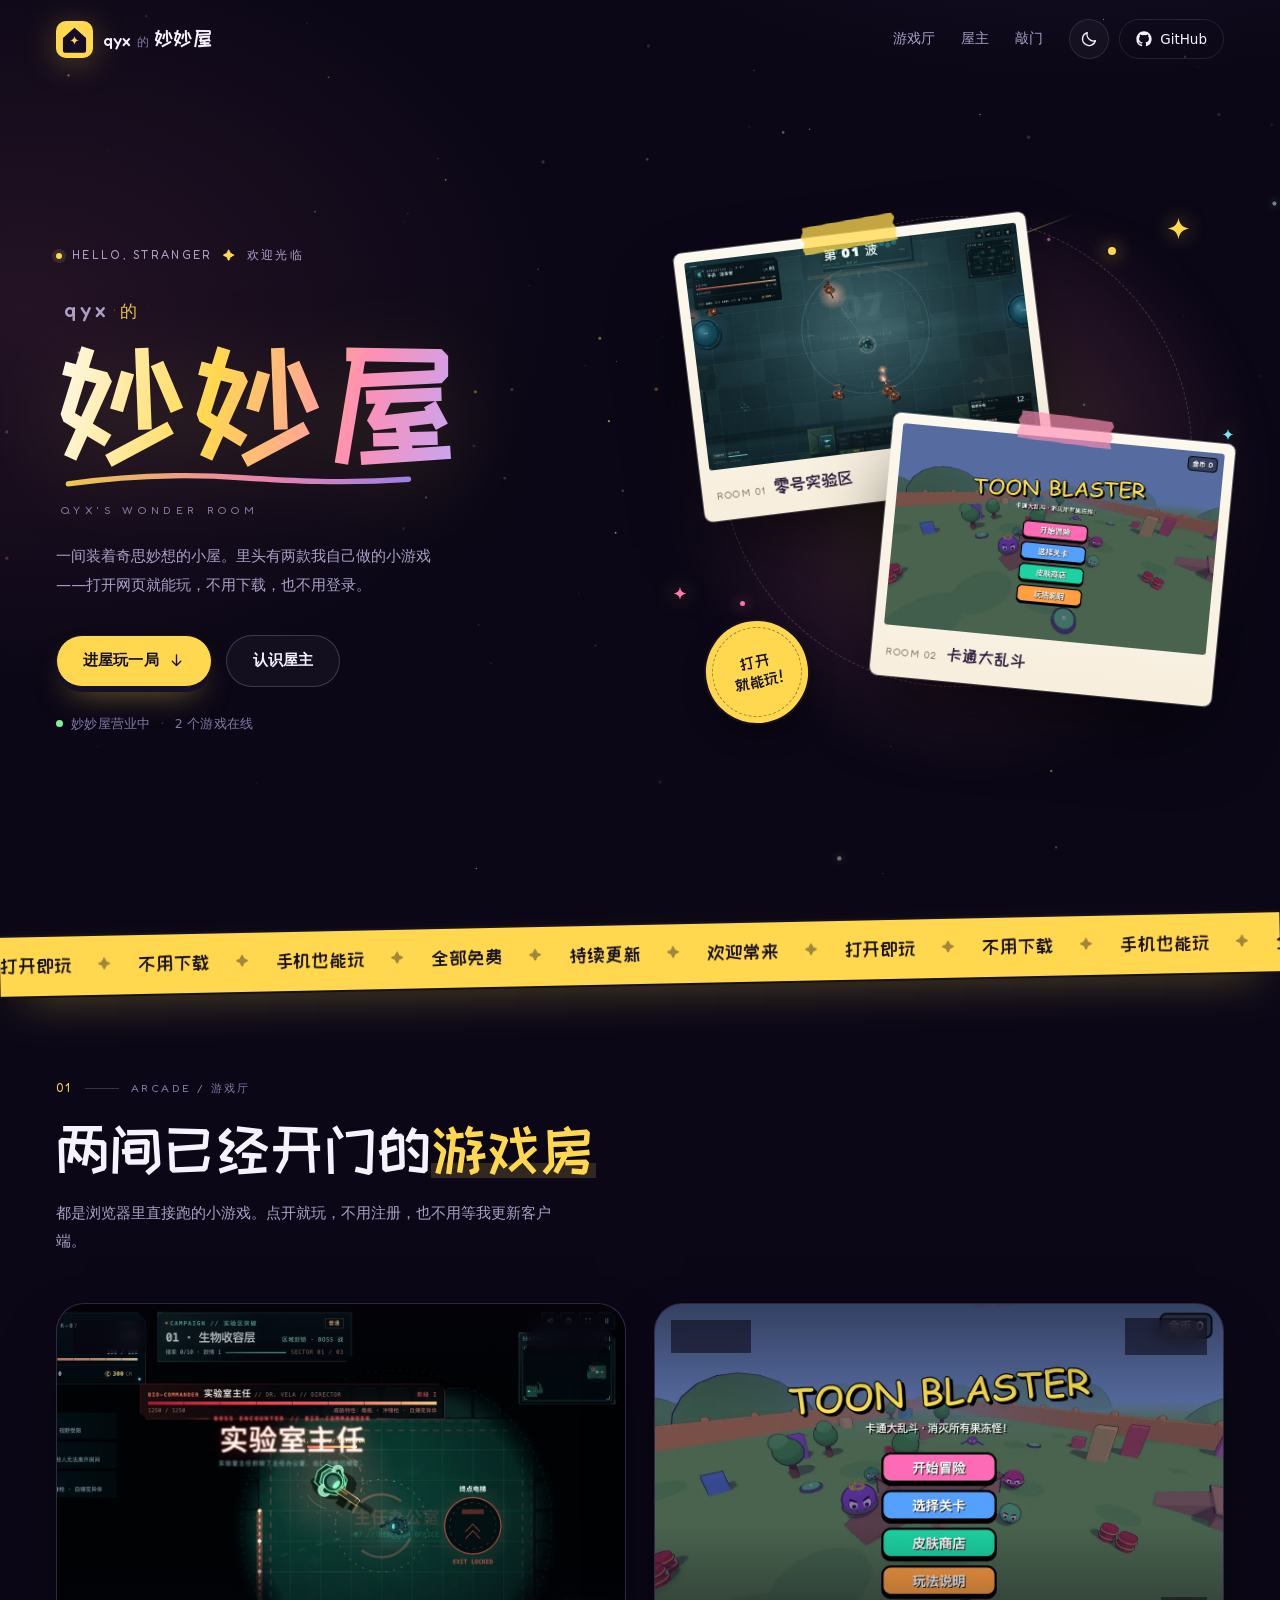
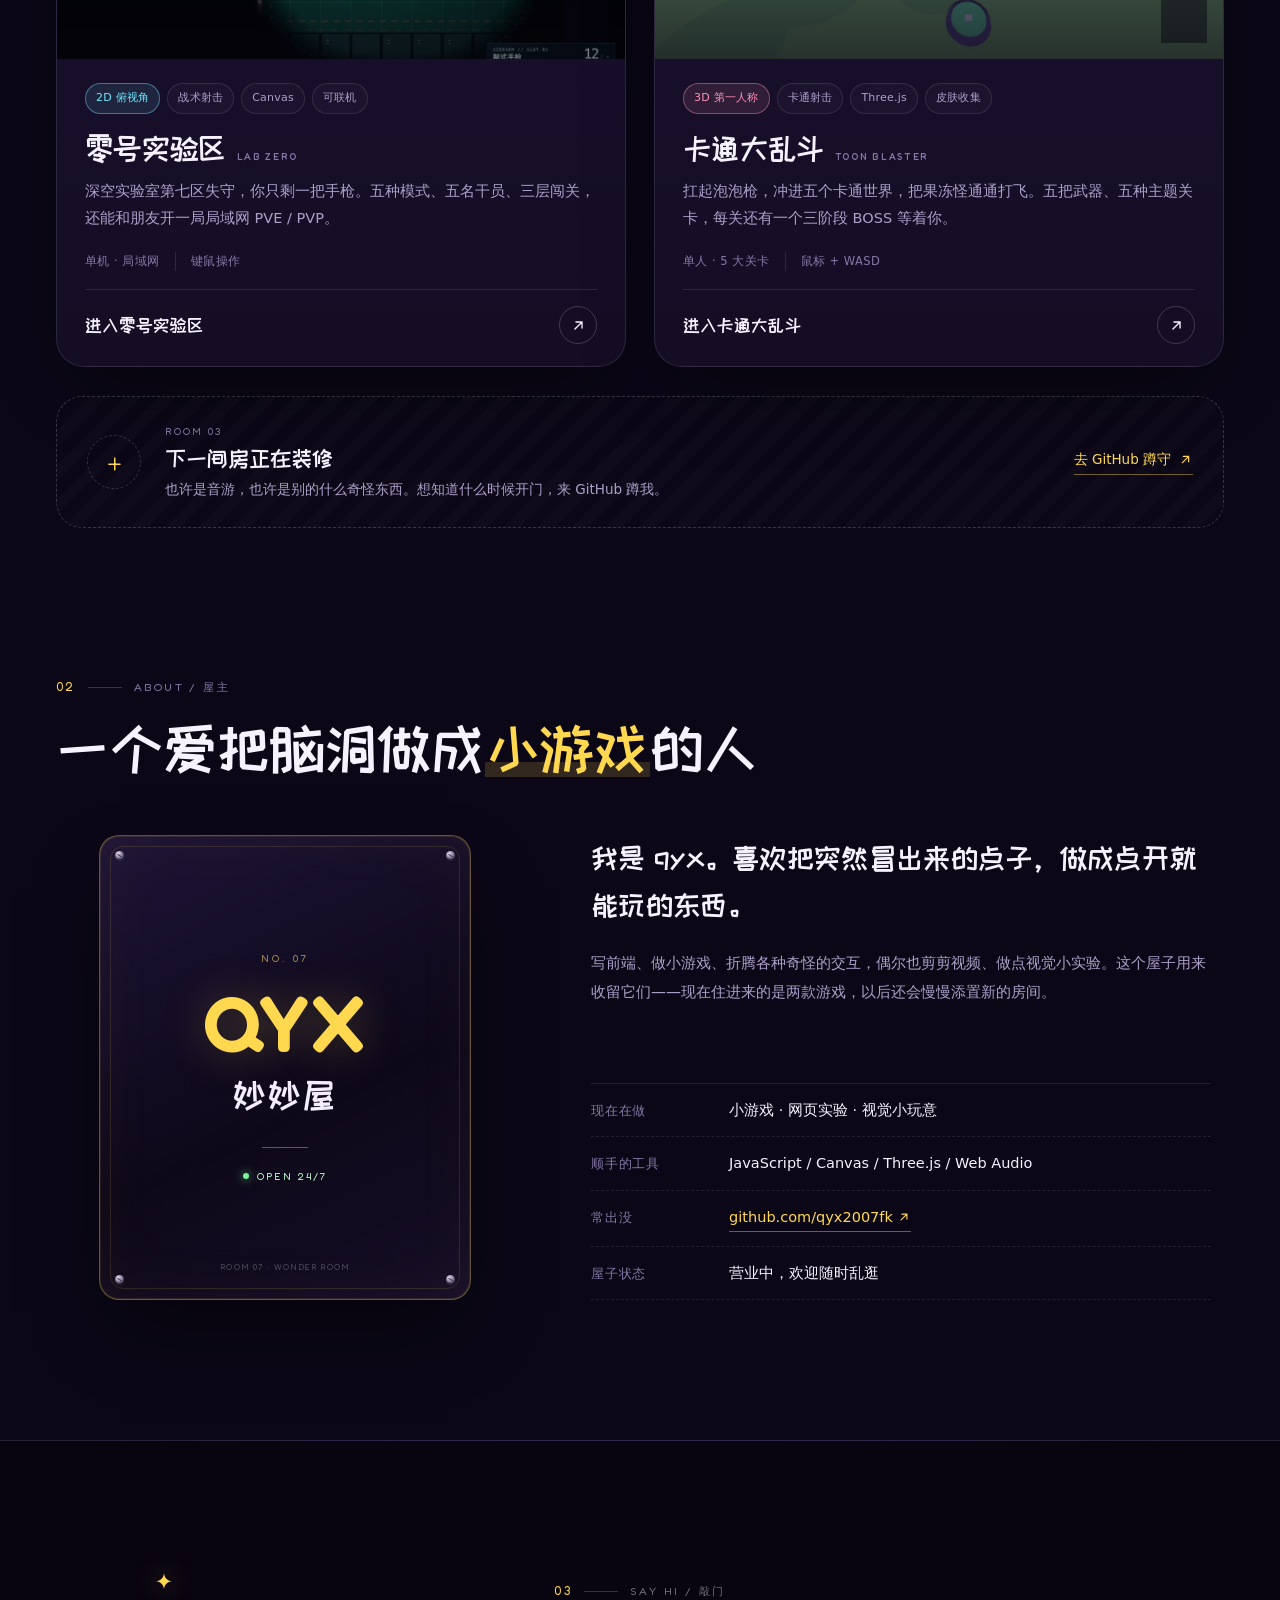
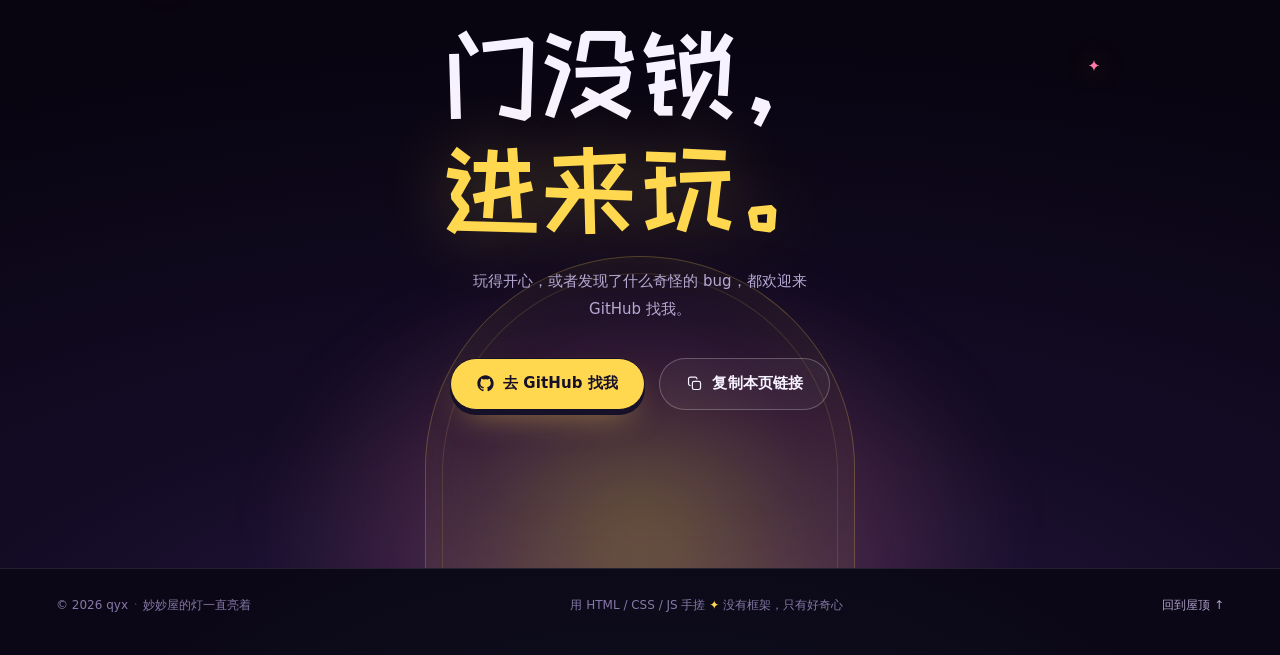
==== commit 2763290f: "配置线上域名与分享信息" ====
--- a/index.html
+++ b/index.html
@@ -8,17 +8,19 @@
 <meta name="description" content="qyx的妙妙屋——一间装着奇思妙想的小屋。收录 qyx 做的网页小游戏：零号实验区（LAB ZERO）与卡通大乱斗（TOON BLASTER），打开网页就能玩。" />
 <meta name="author" content="qyx" />
 <meta property="og:type" content="website" />
+<meta property="og:url" content="https://qyx2007fk.github.io/" />
 <meta property="og:site_name" content="qyx的妙妙屋" />
 <meta property="og:locale" content="zh_CN" />
 <meta property="og:title" content="qyx的妙妙屋" />
 <meta property="og:description" content="一间装着奇思妙想的小屋，两款打开就能玩的小游戏。" />
-<meta property="og:image" content="assets/og-cover.png" />
+<meta property="og:image" content="https://qyx2007fk.github.io/assets/og-cover.png" />
 <meta name="twitter:card" content="summary_large_image" />
 <meta name="twitter:title" content="qyx的妙妙屋" />
 <meta name="twitter:description" content="一间装着奇思妙想的小屋，两款打开就能玩的小游戏。" />
-<meta name="twitter:image" content="assets/og-cover.png" />
+<meta name="twitter:image" content="https://qyx2007fk.github.io/assets/og-cover.png" />
 <link rel="icon" href="favicon.svg" type="image/svg+xml" />
 <link rel="manifest" href="site.webmanifest" />
+<link rel="canonical" href="https://qyx2007fk.github.io/" />
 <link rel="apple-touch-icon" href="assets/apple-touch-icon.png" />
 <link rel="preload" href="assets/zcool-subset.woff2" as="font" type="font/woff2" crossorigin />
 <link rel="preload" href="assets/fredoka-latin.woff2" as="font" type="font/woff2" crossorigin />
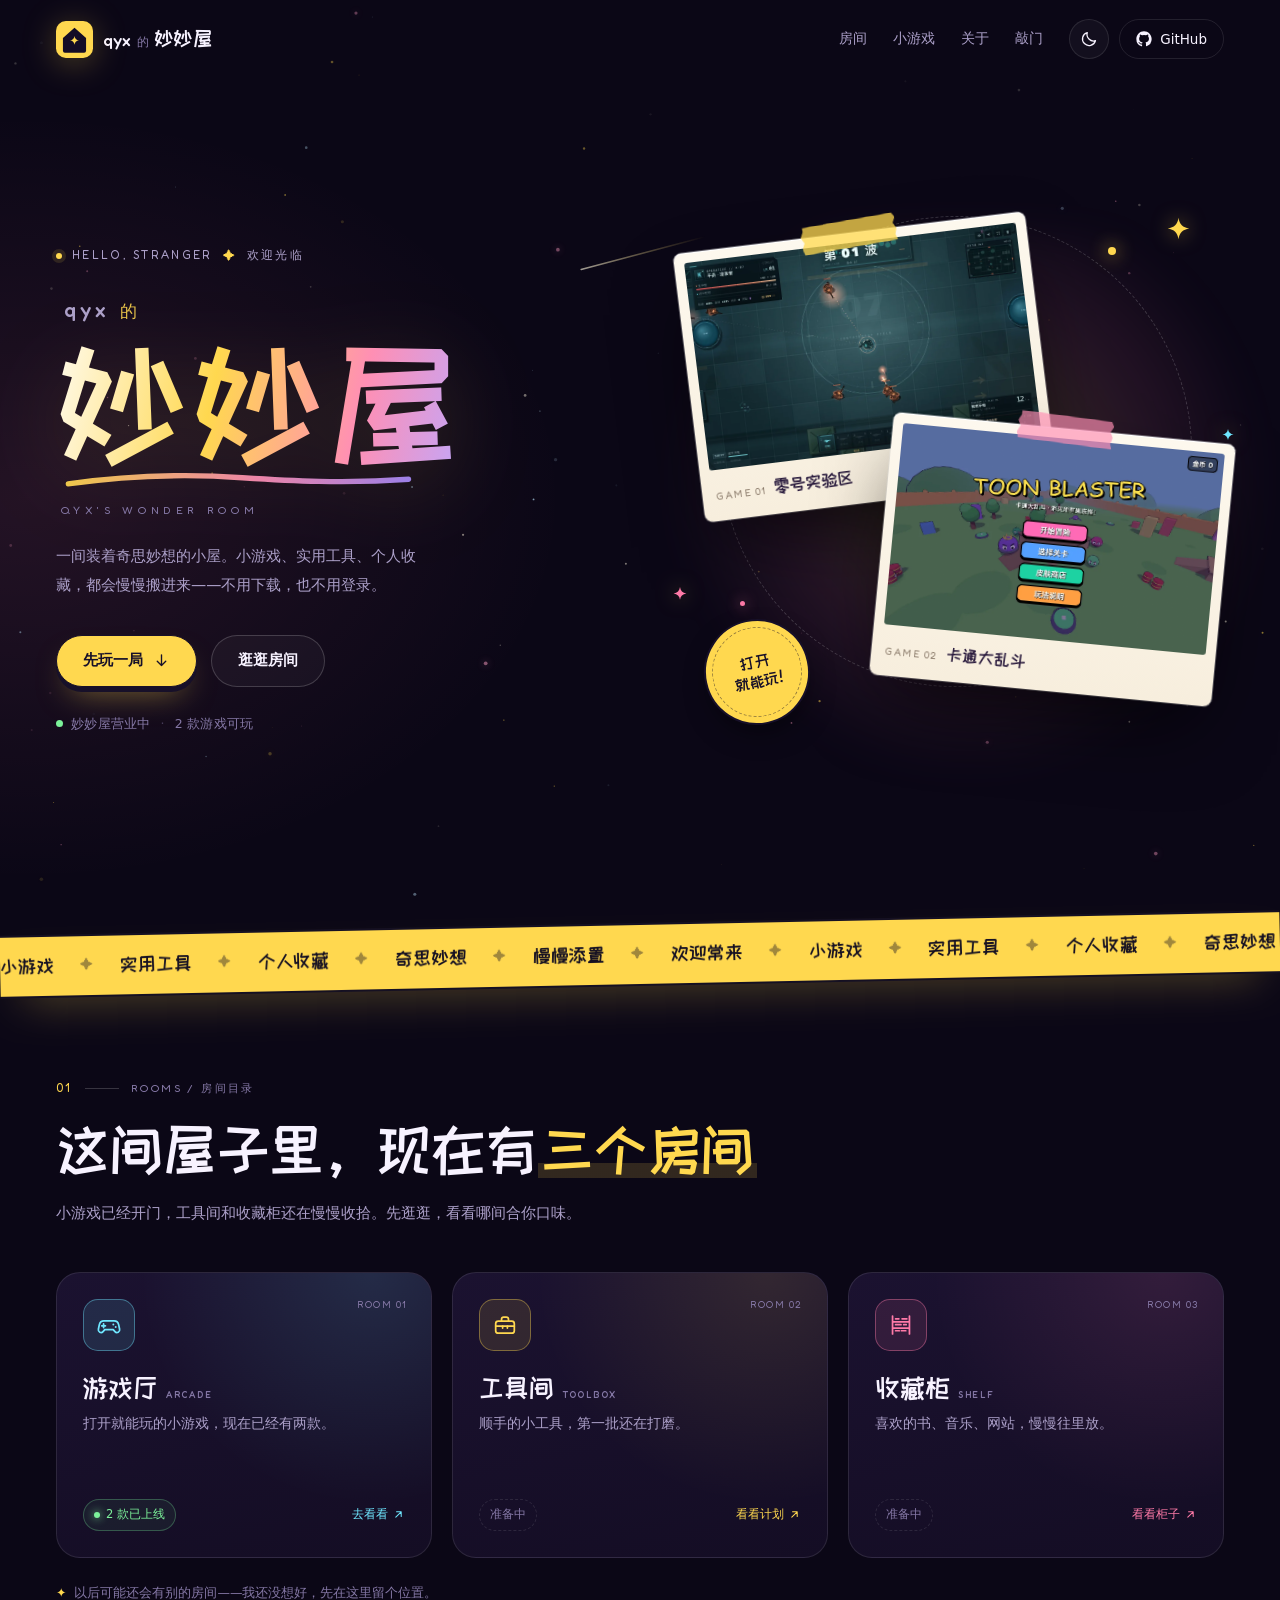
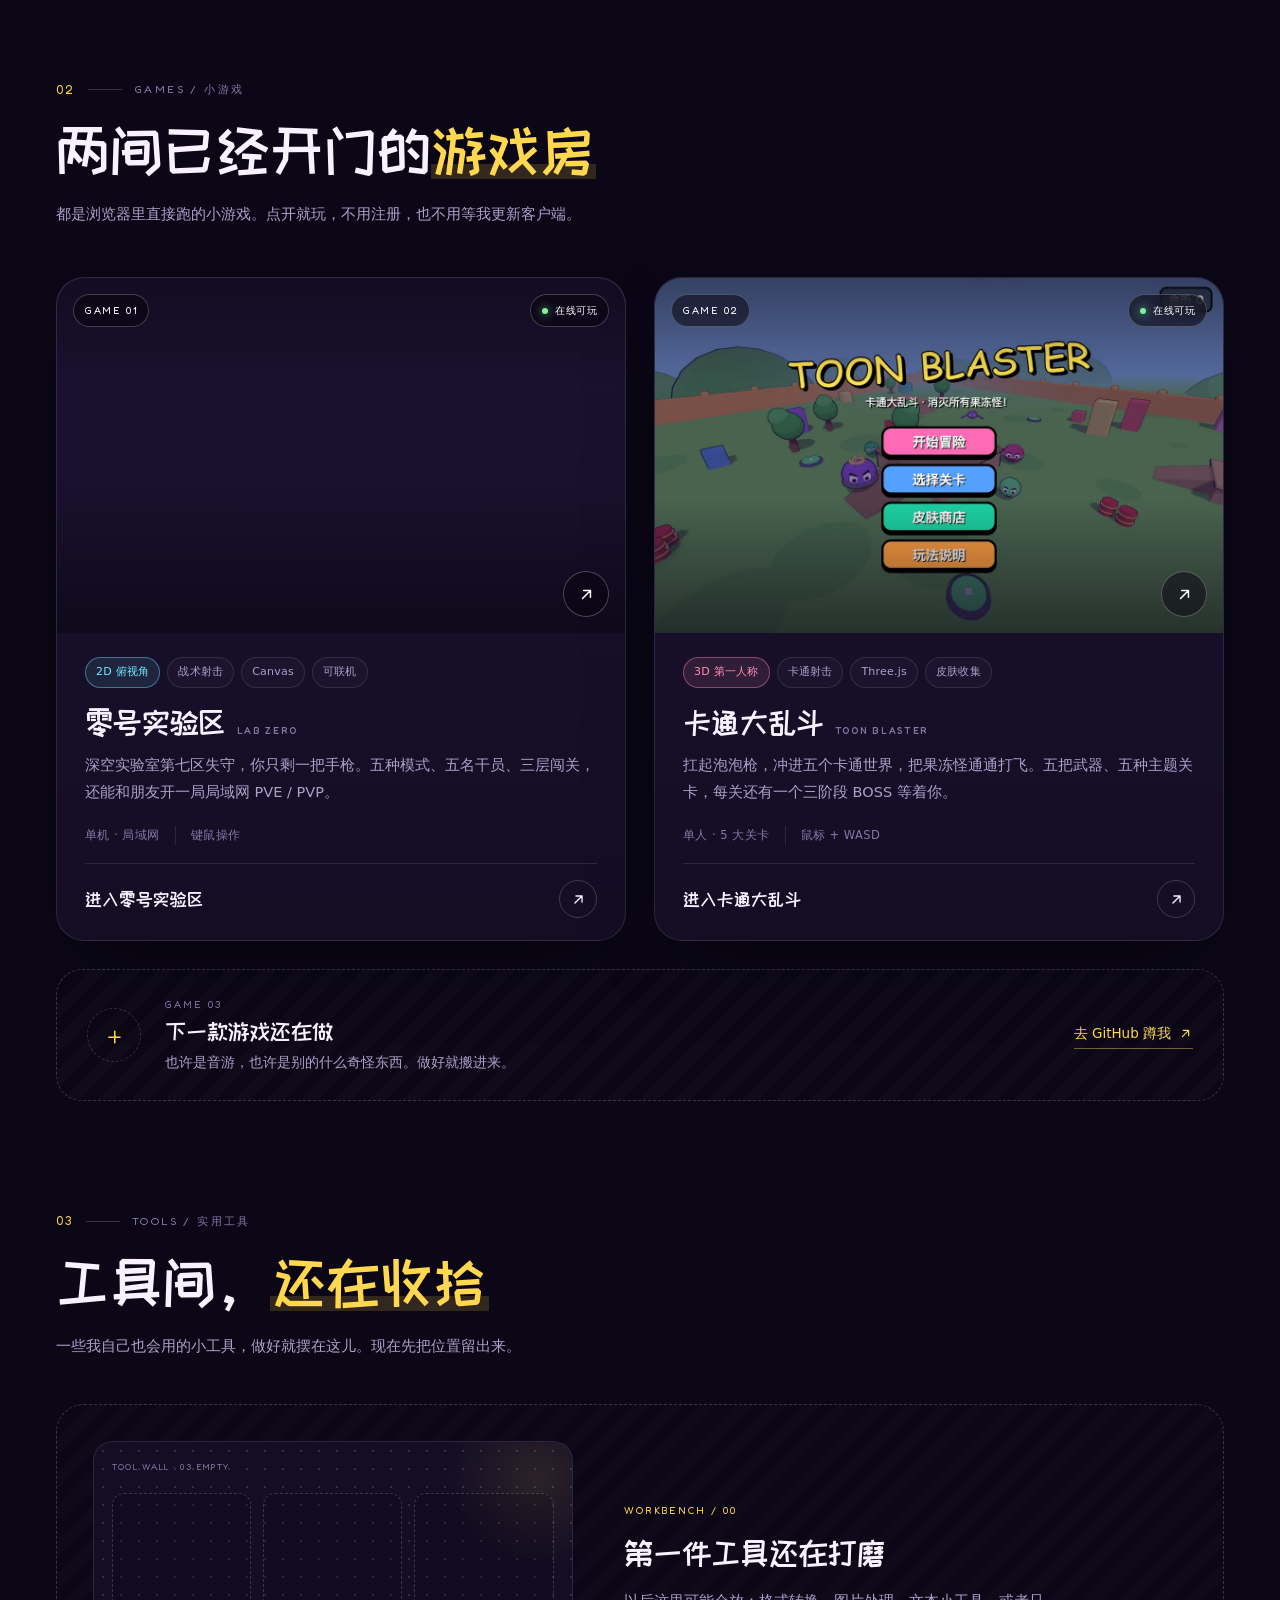
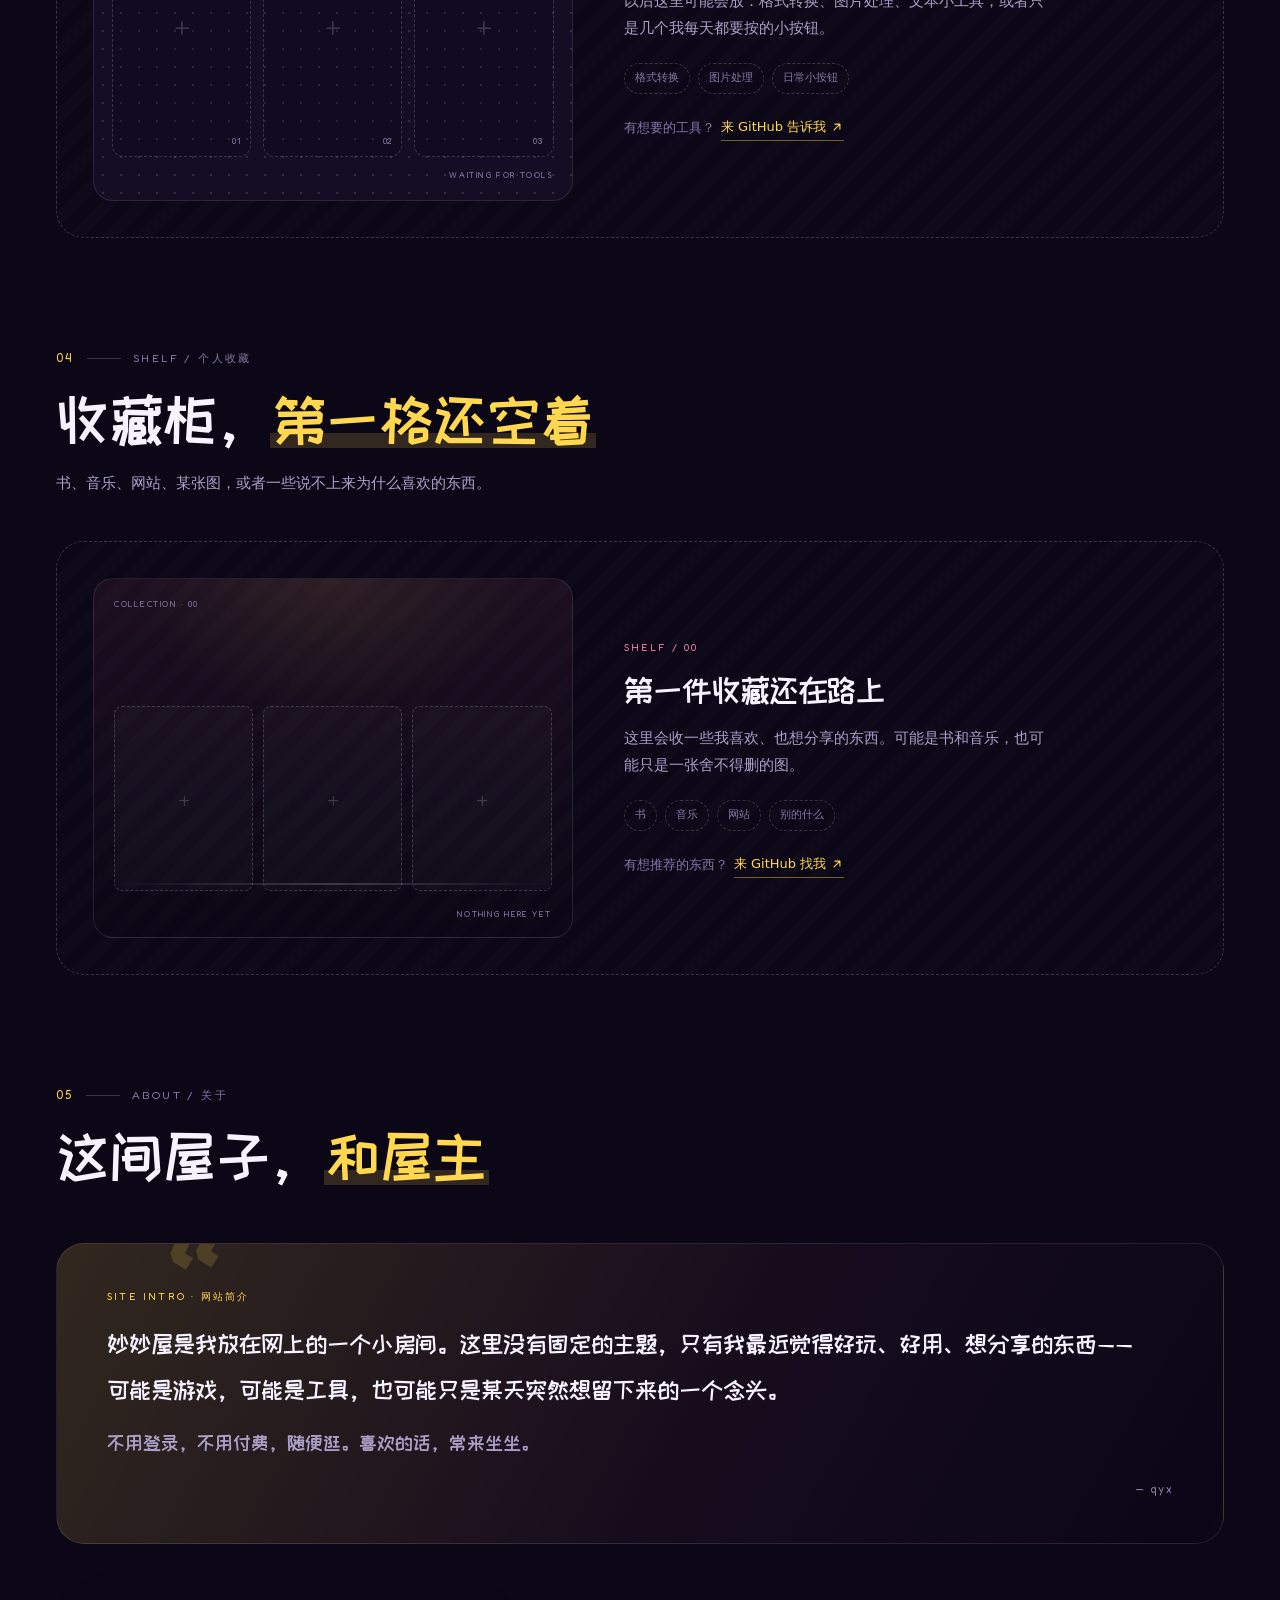
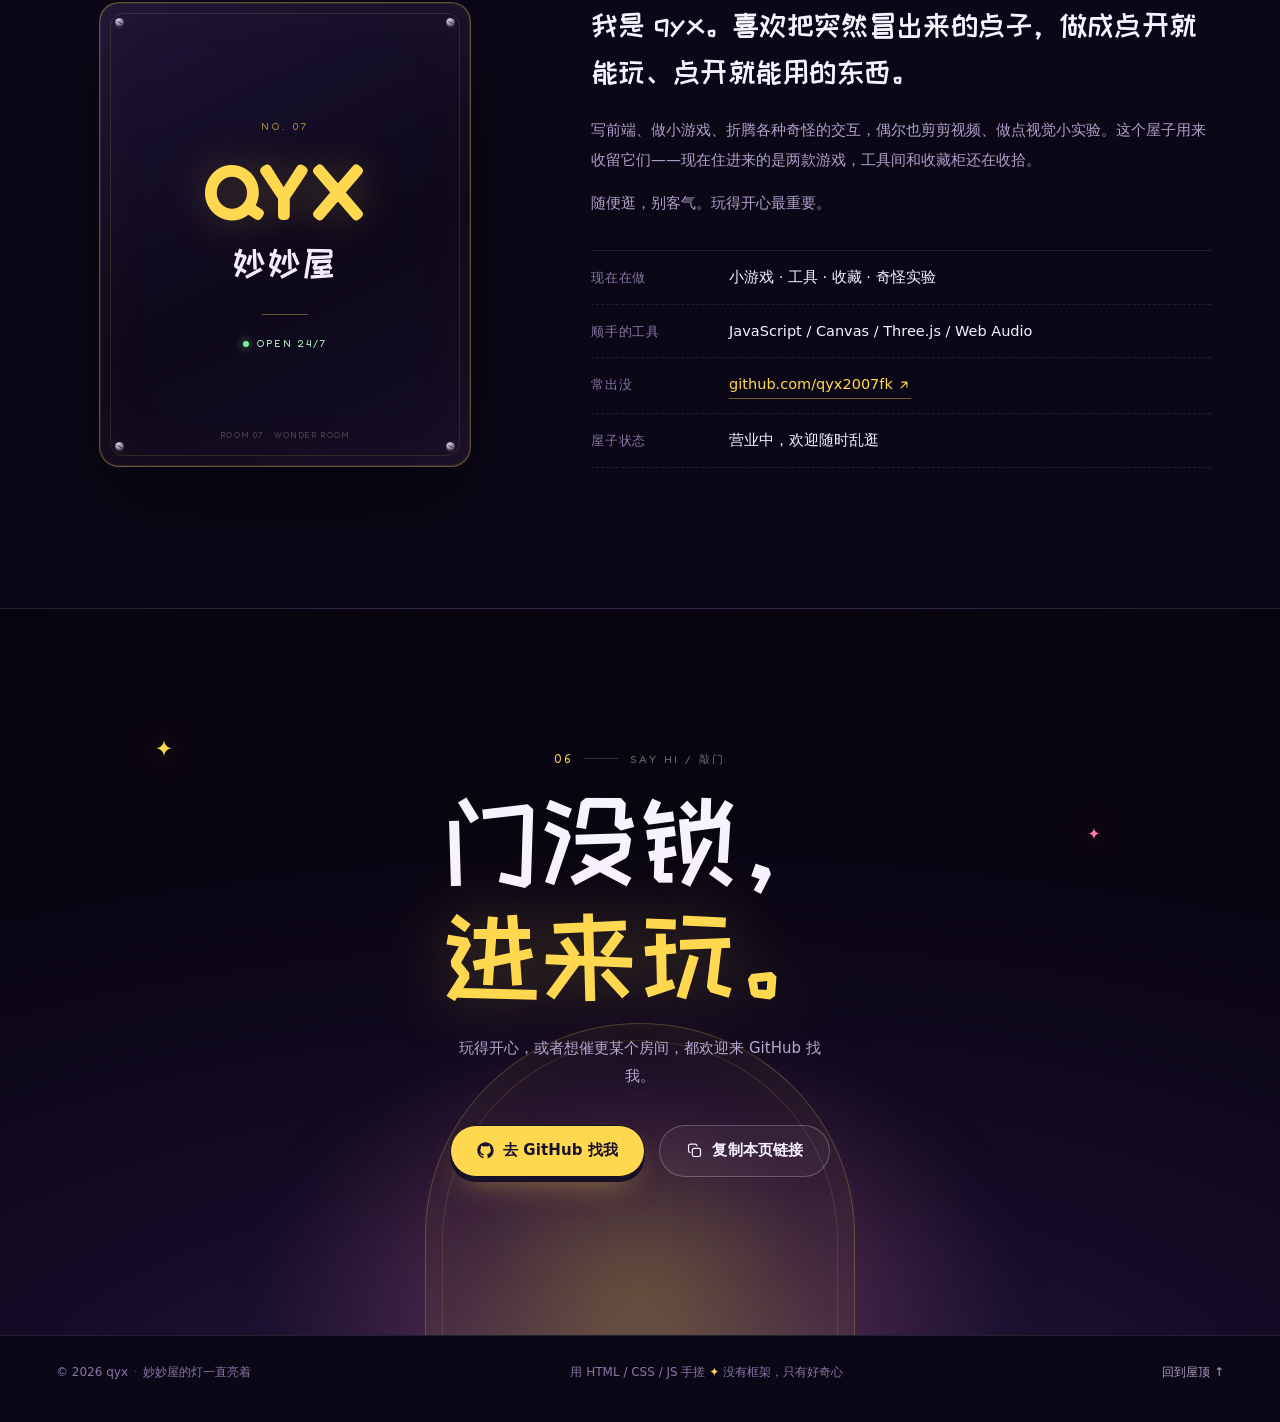
==== commit 80d76421: "扩展为多房间主页：房间目录、工具间与收藏柜预留、网站简介" ====
--- a/index.html
+++ b/index.html
@@ -4,19 +4,19 @@
 <meta charset="utf-8" />
 <meta name="viewport" content="width=device-width, initial-scale=1, viewport-fit=cover" />
 <meta name="theme-color" content="#0b0716" />
-<title>qyx的妙妙屋 · 打开就能玩的小游戏</title>
-<meta name="description" content="qyx的妙妙屋——一间装着奇思妙想的小屋。收录 qyx 做的网页小游戏：零号实验区（LAB ZERO）与卡通大乱斗（TOON BLASTER），打开网页就能玩。" />
+<title>qyx的妙妙屋 · 小游戏、工具与收藏</title>
+<meta name="description" content="qyx的妙妙屋——一间装着奇思妙想的小屋。有小游戏、实用工具和个人收藏：零号实验区与卡通大乱斗现在就能玩，工具间和收藏柜正在慢慢添置。" />
 <meta name="author" content="qyx" />
 <meta property="og:type" content="website" />
 <meta property="og:url" content="https://qyx2007fk.github.io/" />
 <meta property="og:site_name" content="qyx的妙妙屋" />
 <meta property="og:locale" content="zh_CN" />
 <meta property="og:title" content="qyx的妙妙屋" />
-<meta property="og:description" content="一间装着奇思妙想的小屋，两款打开就能玩的小游戏。" />
+<meta property="og:description" content="一间装着奇思妙想的小屋：小游戏、实用工具、个人收藏，慢慢添置。" />
 <meta property="og:image" content="https://qyx2007fk.github.io/assets/og-cover.png" />
 <meta name="twitter:card" content="summary_large_image" />
 <meta name="twitter:title" content="qyx的妙妙屋" />
-<meta name="twitter:description" content="一间装着奇思妙想的小屋，两款打开就能玩的小游戏。" />
+<meta name="twitter:description" content="一间装着奇思妙想的小屋：小游戏、实用工具、个人收藏，慢慢添置。" />
 <meta name="twitter:image" content="https://qyx2007fk.github.io/assets/og-cover.png" />
 <link rel="icon" href="favicon.svg" type="image/svg+xml" />
 <link rel="manifest" href="site.webmanifest" />
@@ -83,8 +83,9 @@
     </a>
 
     <nav class="nav" aria-label="主导航">
-      <a href="#arcade">游戏厅</a>
-      <a href="#about">屋主</a>
+      <a href="#rooms">房间</a>
+      <a href="#games">小游戏</a>
+      <a href="#about">关于</a>
       <a href="#door">敲门</a>
     </nav>
 
@@ -122,14 +123,14 @@
       </h1>
 
       <p class="hero-en">QYX'S WONDER ROOM</p>
-      <p class="hero-lede">一间装着奇思妙想的小屋。里头有两款我自己做的小游戏——打开网页就能玩，不用下载，也不用登录。</p>
+      <p class="hero-lede">一间装着奇思妙想的小屋。小游戏、实用工具、个人收藏，都会慢慢搬进来——不用下载，也不用登录。</p>
 
       <div class="hero-cta">
-        <a class="btn btn-primary" href="#arcade">进屋玩一局 <svg class="icon"><use href="#i-down"/></svg></a>
-        <a class="btn btn-ghost" href="#about">认识屋主</a>
-      </div>
-
-      <p class="status"><span class="status-dot" aria-hidden="true"></span>妙妙屋营业中 <span class="dot-sep" aria-hidden="true">·</span> 2 个游戏在线</p>
+        <a class="btn btn-primary" href="#games">先玩一局 <svg class="icon"><use href="#i-down"/></svg></a>
+        <a class="btn btn-ghost" href="#rooms">逛逛房间</a>
+      </div>
+
+      <p class="status"><span class="status-dot" aria-hidden="true"></span>妙妙屋营业中 <span class="dot-sep" aria-hidden="true">·</span> 2 款游戏可玩</p>
     </div>
 
     <div class="hero-art">
@@ -139,13 +140,13 @@
       <figure class="shot shot-a">
         <span class="tape" aria-hidden="true"></span>
         <img src="assets/lab-zero.webp" width="1200" height="750" alt="《零号实验区》战斗画面：俯视角实验室里，干员正与多只实验体交火" />
-        <figcaption><span class="shot-no">ROOM 01</span><b>零号实验区</b></figcaption>
+        <figcaption><span class="shot-no">GAME 01</span><b>零号实验区</b></figcaption>
       </figure>
 
       <figure class="shot shot-b">
         <span class="tape" aria-hidden="true"></span>
         <img src="assets/toon-blaster.webp" width="1200" height="750" decoding="async" alt="《卡通大乱斗》标题画面：糖果色的卡通世界和一群果冻怪" />
-        <figcaption><span class="shot-no">ROOM 02</span><b>卡通大乱斗</b></figcaption>
+        <figcaption><span class="shot-no">GAME 02</span><b>卡通大乱斗</b></figcaption>
       </figure>
 
       <span class="sticker" aria-hidden="true"><b>打开</b><b>就能玩!</b></span>
@@ -159,29 +160,100 @@
   <div class="ticker" aria-hidden="true">
     <div class="ticker-track">
       <div class="ticker-group">
-        <span>打开即玩</span><i>✦</i><span>不用下载</span><i>✦</i><span>手机也能玩</span><i>✦</i><span>全部免费</span><i>✦</i><span>持续更新</span><i>✦</i><span>欢迎常来</span><i>✦</i>
+        <span>小游戏</span><i>✦</i><span>实用工具</span><i>✦</i><span>个人收藏</span><i>✦</i><span>奇思妙想</span><i>✦</i><span>慢慢添置</span><i>✦</i><span>欢迎常来</span><i>✦</i>
       </div>
       <div class="ticker-group">
-        <span>打开即玩</span><i>✦</i><span>不用下载</span><i>✦</i><span>手机也能玩</span><i>✦</i><span>全部免费</span><i>✦</i><span>持续更新</span><i>✦</i><span>欢迎常来</span><i>✦</i>
+        <span>小游戏</span><i>✦</i><span>实用工具</span><i>✦</i><span>个人收藏</span><i>✦</i><span>奇思妙想</span><i>✦</i><span>慢慢添置</span><i>✦</i><span>欢迎常来</span><i>✦</i>
       </div>
     </div>
   </div>
 
-  <!-- ───────────────────────── 游戏厅 ───────────────────────── -->
-  <section class="arcade wrap" id="arcade" aria-labelledby="arcade-title">
+  <!-- ───────────────────────── 房间目录 ───────────────────────── -->
+  <section class="rooms wrap" id="rooms" aria-labelledby="rooms-title">
     <header class="sec-head reveal">
-      <p class="sec-kicker"><span>01</span><i></i>ARCADE / 游戏厅</p>
-      <h2 class="sec-title" id="arcade-title">两间已经开门的<em>游戏房</em></h2>
+      <p class="sec-kicker"><span>01</span><i></i>ROOMS / 房间目录</p>
+      <h2 class="sec-title" id="rooms-title">这间屋子里，<br class="br-mobile" />现在有<em>三个房间</em></h2>
+      <p class="sec-sub">小游戏已经开门，工具间和收藏柜还在慢慢收拾。先逛逛，看看哪间合你口味。</p>
+    </header>
+
+    <div class="room-grid reveal">
+      <a class="room-card" data-room="games" href="#games" aria-label="去游戏厅看看，已有两款游戏">
+        <span class="room-index">ROOM 01</span>
+        <span class="room-icon" aria-hidden="true">
+          <svg viewBox="0 0 24 24" fill="none" stroke="currentColor" stroke-width="1.6" stroke-linecap="round" stroke-linejoin="round">
+            <path d="M7.4 8.2h9.2a4.4 4.4 0 0 1 4.3 3.5l.9 4.2a2.5 2.5 0 0 1-4.3 2.2l-1.6-1.8H8.1l-1.6 1.8a2.5 2.5 0 0 1-4.3-2.2l.9-4.2a4.4 4.4 0 0 1 4.3-3.5Z"/>
+            <path d="M7 11v3.4M5.3 12.7h3.4"/>
+            <circle cx="16" cy="11.6" r=".9" fill="currentColor" stroke="none"/>
+            <circle cx="18.2" cy="13.8" r=".9" fill="currentColor" stroke="none"/>
+          </svg>
+        </span>
+        <div class="room-body">
+          <h3>游戏厅 <small>ARCADE</small></h3>
+          <p>打开就能玩的小游戏，现在已经有两款。</p>
+          <div class="room-meta">
+            <span class="room-status is-live"><i aria-hidden="true"></i>2 款已上线</span>
+            <span class="room-go">去看看 <svg class="icon"><use href="#i-arrow"/></svg></span>
+          </div>
+        </div>
+      </a>
+
+      <a class="room-card" data-room="tools" href="#tools" aria-label="去工具间看看，第一批工具正在打磨">
+        <span class="room-index">ROOM 02</span>
+        <span class="room-icon" aria-hidden="true">
+          <svg viewBox="0 0 24 24" fill="none" stroke="currentColor" stroke-width="1.6" stroke-linecap="round" stroke-linejoin="round">
+            <rect x="3.4" y="8.4" width="17.2" height="11.2" rx="2.4"/>
+            <path d="M8.8 8.4V6.8a2 2 0 0 1 2-2h2.4a2 2 0 0 1 2 2v1.6M3.4 13h17.2"/>
+            <path d="M9.8 13v1.8M14.2 13v1.8"/>
+          </svg>
+        </span>
+        <div class="room-body">
+          <h3>工具间 <small>TOOLBOX</small></h3>
+          <p>顺手的小工具，第一批还在打磨。</p>
+          <div class="room-meta">
+            <span class="room-status is-soon">准备中</span>
+            <span class="room-go">看看计划 <svg class="icon"><use href="#i-arrow"/></svg></span>
+          </div>
+        </div>
+      </a>
+
+      <a class="room-card" data-room="shelf" href="#collection" aria-label="去收藏柜看看，第一格还空着">
+        <span class="room-index">ROOM 03</span>
+        <span class="room-icon" aria-hidden="true">
+          <svg viewBox="0 0 24 24" fill="none" stroke="currentColor" stroke-width="1.6" stroke-linecap="round" stroke-linejoin="round">
+            <path d="M4.2 3.8v16.4M19.8 3.8v16.4M4.2 9.2h15.6M4.2 14.9h15.6"/>
+            <path d="M7 6.3h3M13 6.3h4.4M7 11.7h5M14.5 11.7h2.3M7 17.3h3.4M12.4 17.3h4"/>
+          </svg>
+        </span>
+        <div class="room-body">
+          <h3>收藏柜 <small>SHELF</small></h3>
+          <p>喜欢的书、音乐、网站，慢慢往里放。</p>
+          <div class="room-meta">
+            <span class="room-status is-soon">准备中</span>
+            <span class="room-go">看看柜子 <svg class="icon"><use href="#i-arrow"/></svg></span>
+          </div>
+        </div>
+      </a>
+    </div>
+
+    <p class="rooms-note reveal"><span aria-hidden="true">✦</span> 以后可能还会有别的房间——我还没想好，先在这里留个位置。</p>
+  </section>
+
+  <!-- ───────────────────────── 小游戏 ───────────────────────── -->
+  <section class="arcade wrap" id="games" aria-labelledby="games-title">
+    <header class="sec-head reveal">
+      <p class="sec-kicker"><span>02</span><i></i>GAMES / 小游戏</p>
+      <h2 class="sec-title" id="games-title">两间已经开门的<em>游戏房</em></h2>
       <p class="sec-sub">都是浏览器里直接跑的小游戏。点开就玩，不用注册，也不用等我更新客户端。</p>
     </header>
 
+    <!-- 🎮 想加新游戏：复制下面一张 .game-card，改链接、截图和文案 -->
     <div class="games reveal">
 
       <article class="game-card" data-accent="cyan">
         <a class="game-link" href="https://qyx2007fk.github.io/lab-zero/" target="_blank" rel="noopener noreferrer" aria-label="进入零号实验区 LAB ZERO，在新窗口打开">
           <div class="game-cover">
             <img src="assets/lab-zero-boss.webp" width="1200" height="750" decoding="async" alt="《零号实验区》BOSS 战画面：幽绿色收容区里，实验室主任正在逼近" />
-            <span class="room-no">ROOM 01</span>
+            <span class="room-no">GAME 01</span>
             <span class="live-badge"><i aria-hidden="true"></i>在线可玩</span>
             <span class="cover-arrow" aria-hidden="true"><svg class="icon"><use href="#i-arrow"/></svg></span>
           </div>
@@ -201,7 +273,7 @@
         <a class="game-link" href="https://qyx2007fk.github.io/toon-blaster/" target="_blank" rel="noopener noreferrer" aria-label="进入卡通大乱斗 TOON BLASTER，在新窗口打开">
           <div class="game-cover">
             <img src="assets/toon-blaster.webp" width="1200" height="750" decoding="async" alt="《卡通大乱斗》画面：色彩鲜艳的卡通场景与果冻怪" />
-            <span class="room-no">ROOM 02</span>
+            <span class="room-no">GAME 02</span>
             <span class="live-badge"><i aria-hidden="true"></i>在线可玩</span>
             <span class="cover-arrow" aria-hidden="true"><svg class="icon"><use href="#i-arrow"/></svg></span>
           </div>
@@ -220,22 +292,88 @@
       <article class="soon-card">
         <span class="soon-icon" aria-hidden="true">+</span>
         <div class="soon-copy">
-          <p class="soon-label">ROOM 03</p>
-          <h3>下一间房正在装修</h3>
-          <p>也许是音游，也许是别的什么奇怪东西。想知道什么时候开门，来 GitHub 蹲我。</p>
-        </div>
-        <a class="soon-link" href="https://github.com/qyx2007fk" target="_blank" rel="noopener noreferrer">去 GitHub 蹲守 <svg class="icon"><use href="#i-arrow"/></svg></a>
+          <p class="soon-label">GAME 03</p>
+          <h3>下一款游戏还在做</h3>
+          <p>也许是音游，也许是别的什么奇怪东西。做好就搬进来。</p>
+        </div>
+        <a class="soon-link" href="https://github.com/qyx2007fk" target="_blank" rel="noopener noreferrer">去 GitHub 蹲我 <svg class="icon"><use href="#i-arrow"/></svg></a>
       </article>
 
     </div>
   </section>
 
-  <!-- ───────────────────────── 屋主 ───────────────────────── -->
+  <!-- ───────────────────────── 实用工具 ───────────────────────── -->
+  <section class="tools wrap" id="tools" aria-labelledby="tools-title">
+    <header class="sec-head reveal">
+      <p class="sec-kicker"><span>03</span><i></i>TOOLS / 实用工具</p>
+      <h2 class="sec-title" id="tools-title">工具间，<em>还在收拾</em></h2>
+      <p class="sec-sub">一些我自己也会用的小工具，做好就摆在这儿。现在先把位置留出来。</p>
+    </header>
+
+    <!-- 🧰 工具做好后：把整块 .empty-room 换成你的工具卡片 -->
+    <div class="empty-room empty-room--tools reveal">
+      <div class="pegboard" aria-hidden="true">
+        <span class="peg-label">TOOL WALL · 03 EMPTY</span>
+        <div class="peg-row">
+          <div class="peg"><span class="peg-no">01</span><span class="peg-plus">+</span></div>
+          <div class="peg"><span class="peg-no">02</span><span class="peg-plus">+</span></div>
+          <div class="peg"><span class="peg-no">03</span><span class="peg-plus">+</span></div>
+        </div>
+        <span class="peg-note">WAITING FOR TOOLS</span>
+      </div>
+      <div class="empty-copy">
+        <p class="empty-label">WORKBENCH / 00</p>
+        <h3>第一件工具还在打磨</h3>
+        <p class="empty-desc">以后这里可能会放：格式转换、图片处理、文本小工具，或者只是几个我每天都要按的小按钮。</p>
+        <div class="empty-tags"><span>格式转换</span><span>图片处理</span><span>日常小按钮</span></div>
+        <p class="empty-cta">有想要的工具？<a href="https://github.com/qyx2007fk" target="_blank" rel="noopener noreferrer">来 GitHub 告诉我 <svg class="icon"><use href="#i-arrow"/></svg></a></p>
+      </div>
+    </div>
+  </section>
+
+  <!-- ───────────────────────── 个人收藏 ───────────────────────── -->
+  <section class="collection wrap" id="collection" aria-labelledby="collection-title">
+    <header class="sec-head reveal">
+      <p class="sec-kicker"><span>04</span><i></i>SHELF / 个人收藏</p>
+      <h2 class="sec-title" id="collection-title">收藏柜，<em>第一格还空着</em></h2>
+      <p class="sec-sub">书、音乐、网站、某张图，或者一些说不上来为什么喜欢的东西。</p>
+    </header>
+
+    <!-- 🗄 收藏同理：把 .empty-room 换成收藏卡片，一格一格往里放 -->
+    <div class="empty-room empty-room--shelf reveal">
+      <div class="cabinet" aria-hidden="true">
+        <span class="cabinet-label">COLLECTION · 00</span>
+        <div class="cabinet-slots">
+          <span>+</span><span>+</span><span>+</span>
+        </div>
+        <span class="cabinet-note">NOTHING HERE YET</span>
+      </div>
+      <div class="empty-copy">
+        <p class="empty-label">SHELF / 00</p>
+        <h3>第一件收藏还在路上</h3>
+        <p class="empty-desc">这里会收一些我喜欢、也想分享的东西。可能是书和音乐，也可能只是一张舍不得删的图。</p>
+        <div class="empty-tags"><span>书</span><span>音乐</span><span>网站</span><span>别的什么</span></div>
+        <p class="empty-cta">有想推荐的东西？<a href="https://github.com/qyx2007fk" target="_blank" rel="noopener noreferrer">来 GitHub 找我 <svg class="icon"><use href="#i-arrow"/></svg></a></p>
+      </div>
+    </div>
+  </section>
+
+  <!-- ───────────────────────── 关于 / 网站简介 / 屋主 ───────────────────────── -->
   <section class="about wrap" id="about" aria-labelledby="about-title">
     <header class="sec-head reveal">
-      <p class="sec-kicker"><span>02</span><i></i>ABOUT / 屋主</p>
-      <h2 class="sec-title" id="about-title">一个爱把脑洞<br class="br-mobile" />做成<em>小游戏</em>的人</h2>
+      <p class="sec-kicker"><span>05</span><i></i>ABOUT / 关于</p>
+      <h2 class="sec-title" id="about-title">这间屋子，<em>和屋主</em></h2>
     </header>
+
+    <!-- ✍️ 网站简介：直接改下面 blockquote 里两段 <p> 的文字就行 -->
+    <div class="site-intro reveal">
+      <p class="site-intro-label">SITE INTRO · 网站简介</p>
+      <blockquote>
+        <p>妙妙屋是我放在网上的一个小房间。这里没有固定的主题，只有我最近觉得好玩、好用、想分享的东西——<br />可能是游戏，可能是工具，也可能只是某天突然想留下来的一个念头。</p>
+        <p>不用登录，不用付费，随便逛。喜欢的话，常来坐坐。</p>
+      </blockquote>
+      <p class="site-intro-sign">— qyx</p>
+    </div>
 
     <div class="about-grid">
       <div class="doorplate reveal" aria-hidden="true">
@@ -250,12 +388,12 @@
       </div>
 
       <div class="about-copy">
-        <p class="about-lede reveal">我是 qyx。喜欢把突然冒出来的点子，做成点开就能玩的东西。</p>
-        <p class="reveal">写前端、做小游戏、折腾各种奇怪的交互，偶尔也剪剪视频、做点视觉小实验。这个屋子用来收留它们——现在住进来的是两款游戏，以后还会慢慢添置新的房间。</p>
+        <p class="about-lede reveal">我是 qyx。喜欢把突然冒出来的点子，做成点开就能玩、点开就能用的东西。</p>
+        <p class="reveal">写前端、做小游戏、折腾各种奇怪的交互，偶尔也剪剪视频、做点视觉小实验。这个屋子用来收留它们——现在住进来的是两款游戏，工具间和收藏柜还在收拾。</p>
         <p class="reveal">随便逛，别客气。玩得开心最重要。</p>
 
         <dl class="facts" data-stagger>
-          <div><dt>现在在做</dt><dd>小游戏 · 网页实验 · 视觉小玩意</dd></div>
+          <div><dt>现在在做</dt><dd>小游戏 · 工具 · 收藏 · 奇怪实验</dd></div>
           <div><dt>顺手的工具</dt><dd>JavaScript / Canvas / Three.js / Web Audio</dd></div>
           <div><dt>常出没</dt><dd><a href="https://github.com/qyx2007fk" target="_blank" rel="noopener noreferrer">github.com/qyx2007fk <svg class="icon"><use href="#i-arrow"/></svg></a></dd></div>
           <div><dt>屋子状态</dt><dd>营业中，欢迎随时乱逛</dd></div>
@@ -271,9 +409,9 @@
     <svg class="door-spark ds-1" aria-hidden="true"><use href="#i-star"/></svg>
     <svg class="door-spark ds-2" aria-hidden="true"><use href="#i-star"/></svg>
     <div class="wrap door-inner reveal">
-      <p class="sec-kicker"><span>03</span><i></i>SAY HI / 敲门</p>
+      <p class="sec-kicker"><span>06</span><i></i>SAY HI / 敲门</p>
       <h2 id="door-title">门没锁，<br /><em>进来玩。</em></h2>
-      <p class="door-sub">玩得开心，或者发现了什么奇怪的 bug，都欢迎来 GitHub 找我。</p>
+      <p class="door-sub">玩得开心，或者想催更某个房间，都欢迎来 GitHub 找我。</p>
       <div class="door-actions">
         <a class="btn btn-primary" href="https://github.com/qyx2007fk" target="_blank" rel="noopener noreferrer">
           <svg class="icon"><use href="#i-github"/></svg> 去 GitHub 找我
--- a/styles.css
+++ b/styles.css
@@ -759,14 +759,184 @@
   padding: 0 0.04em;
 }
 .sec-sub {
-  max-width: 54ch;
+  max-width: 760px;
   margin-top: 16px;
   color: var(--muted);
   font-size: 15px;
   line-height: 1.85;
 }
 
-.arcade { padding-bottom: clamp(48px, 7vw, 96px); }
+/* ---------- 房间目录 ---------- */
+.rooms { padding-bottom: clamp(40px, 6vw, 78px); }
+
+.room-grid {
+  display: grid;
+  grid-template-columns: repeat(3, minmax(0, 1fr));
+  gap: 20px;
+  margin-top: 44px;
+}
+
+.room-card {
+  --room: var(--cyan);
+  --room-soft: rgba(111, 231, 255, 0.12);
+  --room-line: rgba(111, 231, 255, 0.4);
+  --room-glow: rgba(111, 231, 255, 0.28);
+  position: relative;
+  display: flex;
+  flex-direction: column;
+  min-height: 286px;
+  padding: 26px;
+  border: 1px solid var(--line);
+  border-radius: 24px;
+  background: linear-gradient(168deg, var(--panel-2), var(--panel));
+  color: var(--text);
+  text-decoration: none;
+  overflow: hidden;
+  isolation: isolate;
+  transition: transform 0.45s var(--ease), border-color 0.4s, box-shadow 0.45s;
+}
+.room-card[data-room="games"] {
+  --room: var(--cyan);
+  --room-soft: rgba(111, 231, 255, 0.12);
+  --room-line: rgba(111, 231, 255, 0.4);
+  --room-glow: rgba(111, 231, 255, 0.28);
+}
+.room-card[data-room="tools"] {
+  --room: var(--yellow);
+  --room-soft: rgba(255, 216, 79, 0.11);
+  --room-line: rgba(255, 216, 79, 0.38);
+  --room-glow: rgba(255, 216, 79, 0.26);
+}
+.room-card[data-room="shelf"] {
+  --room: var(--pink);
+  --room-soft: rgba(255, 122, 168, 0.11);
+  --room-line: rgba(255, 122, 168, 0.4);
+  --room-glow: rgba(255, 122, 168, 0.26);
+}
+.room-card::before {
+  content: "";
+  position: absolute;
+  inset: 0;
+  background: radial-gradient(340px circle at 84% 0%, var(--room-soft), transparent 68%);
+  pointer-events: none;
+}
+.room-card:hover {
+  transform: translateY(-6px);
+  border-color: var(--room-line);
+  box-shadow: 0 30px 64px -36px var(--room-glow);
+}
+
+.room-index {
+  position: absolute;
+  top: 24px;
+  right: 24px;
+  z-index: 2;
+  font-family: var(--font-ui);
+  font-size: 9.5px;
+  letter-spacing: 0.16em;
+  color: var(--muted-2);
+}
+
+.room-icon {
+  position: relative;
+  z-index: 1;
+  width: 52px;
+  height: 52px;
+  margin-bottom: 20px;
+  display: grid;
+  place-items: center;
+  border-radius: 15px;
+  border: 1px solid var(--room-line);
+  background: var(--room-soft);
+  color: var(--room);
+  transition: background 0.4s, transform 0.5s var(--ease);
+}
+.room-icon svg { width: 26px; height: 26px; display: block; }
+.room-card:hover .room-icon { transform: rotate(-6deg) scale(1.04); }
+
+.room-body {
+  position: relative;
+  z-index: 1;
+  display: flex;
+  flex-direction: column;
+  flex: 1;
+}
+.room-body h3 {
+  display: flex;
+  align-items: baseline;
+  flex-wrap: wrap;
+  gap: 8px;
+  font-family: var(--font-display);
+  font-weight: 400;
+  font-size: 27px;
+  line-height: 1.25;
+}
+.room-body h3 small {
+  font-family: var(--font-ui);
+  font-size: 9px;
+  font-weight: 500;
+  letter-spacing: 0.19em;
+  color: var(--muted-2);
+}
+.room-body p {
+  margin-top: 8px;
+  color: var(--muted);
+  font-size: 13.5px;
+  line-height: 1.75;
+}
+.room-meta {
+  display: flex;
+  align-items: center;
+  justify-content: space-between;
+  gap: 10px;
+  margin-top: auto;
+  padding-top: 24px;
+  font-size: 11.5px;
+}
+.room-status {
+  display: inline-flex;
+  align-items: center;
+  gap: 6px;
+  padding: 5px 10px;
+  border-radius: 999px;
+  border: 1px solid var(--line);
+  color: var(--muted-2);
+  white-space: nowrap;
+}
+.room-status i {
+  width: 6px;
+  height: 6px;
+  border-radius: 50%;
+  background: currentColor;
+  box-shadow: 0 0 8px currentColor;
+}
+.room-status.is-live {
+  color: var(--green);
+  border-color: rgba(124, 242, 154, 0.28);
+  background: rgba(124, 242, 154, 0.06);
+}
+.room-status.is-soon { border-style: dashed; }
+.room-go {
+  display: inline-flex;
+  align-items: center;
+  gap: 4px;
+  color: var(--room);
+  white-space: nowrap;
+}
+.room-go .icon { width: 13px; height: 13px; transition: transform 0.3s var(--ease); }
+.room-card:hover .room-go .icon { transform: translate(3px, -3px); }
+.rooms-note {
+  display: flex;
+  align-items: flex-start;
+  gap: 8px;
+  margin-top: 24px;
+  color: var(--muted-2);
+  font-size: 12.5px;
+  line-height: 1.7;
+}
+.rooms-note span { color: var(--highlight); }
+
+.arcade { padding: 0 0 clamp(70px, 9vw, 110px); }
 
 .br-mobile { display: none; }
 
@@ -1098,14 +1268,14 @@
 .soon-link:hover .icon { transform: translate(3px, -3px); }
 
 /* ---------- about ---------- */
-.about { padding: clamp(30px, 5vw, 60px) 0 clamp(80px, 10vw, 120px); }
+.about { padding: 0 0 clamp(80px, 10vw, 120px); }
 
 .about-grid {
   display: grid;
   grid-template-columns: 0.84fr 1.16fr;
   gap: clamp(38px, 6vw, 82px);
   align-items: center;
-  margin-top: 52px;
+  margin-top: clamp(40px, 5vw, 58px);
 }
 
 .doorplate {
@@ -1275,6 +1445,351 @@
 }
 .facts dd a .icon { width: 14px; height: 14px; }
 .facts dd a:hover { border-bottom-color: var(--highlight); }
+
+/* ---------- 工具间 / 收藏柜（空状态） ---------- */
+.tools,
+.collection { padding: 0 0 clamp(70px, 9vw, 110px); }
+
+.empty-room {
+  --room: var(--yellow);
+  --room-soft: rgba(255, 216, 79, 0.1);
+  --room-line: rgba(255, 216, 79, 0.34);
+  display: grid;
+  grid-template-columns: minmax(0, 0.92fr) minmax(0, 1.08fr);
+  gap: clamp(26px, 4vw, 54px);
+  align-items: center;
+  margin-top: 44px;
+  padding: clamp(20px, 3.2vw, 36px);
+  border: 1.5px dashed var(--line-strong);
+  border-radius: 28px;
+  background: repeating-linear-gradient(135deg, rgba(255, 255, 255, 0.014) 0 12px, transparent 12px 24px);
+  transition: border-color 0.4s, background 0.4s;
+}
+.empty-room--tools {
+  --room: var(--yellow);
+  --room-soft: rgba(255, 216, 79, 0.1);
+  --room-line: rgba(255, 216, 79, 0.34);
+}
+.empty-room--shelf {
+  --room: var(--pink);
+  --room-soft: rgba(255, 122, 168, 0.1);
+  --room-line: rgba(255, 122, 168, 0.34);
+}
+.empty-room:hover { border-color: var(--room-line); }
+
+.pegboard {
+  position: relative;
+  aspect-ratio: 4 / 3;
+  display: flex;
+  flex-direction: column;
+  padding: 18px;
+  border: 1px solid var(--line);
+  border-radius: 20px;
+  background-color: var(--panel);
+  background-image: radial-gradient(rgba(255, 255, 255, 0.13) 1px, transparent 1.6px);
+  background-size: 18px 18px;
+  overflow: hidden;
+}
+.pegboard::after {
+  content: "";
+  position: absolute;
+  right: -60px;
+  top: -60px;
+  width: 190px;
+  height: 190px;
+  border-radius: 50%;
+  background: radial-gradient(circle, var(--room-soft), transparent 68%);
+  pointer-events: none;
+}
+.peg-label {
+  position: relative;
+  z-index: 1;
+  font-family: var(--font-ui);
+  font-size: 8.5px;
+  letter-spacing: 0.18em;
+  color: var(--muted-2);
+}
+.peg-row {
+  position: relative;
+  z-index: 1;
+  flex: 1;
+  display: grid;
+  grid-template-columns: repeat(3, 1fr);
+  gap: 12px;
+  margin-top: 18px;
+}
+.peg {
+  position: relative;
+  display: flex;
+  flex-direction: column;
+  align-items: center;
+  justify-content: center;
+  border: 1px dashed var(--line-strong);
+  border-radius: 12px;
+  background: rgba(8, 5, 16, 0.16);
+  transition: border-color 0.4s, background 0.4s;
+}
+.peg-plus {
+  font-family: var(--font-ui);
+  font-size: 30px;
+  font-weight: 300;
+  line-height: 1;
+  color: var(--line-strong);
+  transition: color 0.4s, transform 0.4s;
+}
+.peg-no {
+  position: absolute;
+  right: 9px;
+  bottom: 7px;
+  font-family: var(--font-ui);
+  font-size: 8px;
+  letter-spacing: 0.12em;
+  color: var(--muted-2);
+}
+.peg-note {
+  position: relative;
+  z-index: 1;
+  margin-top: 12px;
+  font-family: var(--font-ui);
+  font-size: 8px;
+  letter-spacing: 0.2em;
+  text-align: right;
+  color: var(--muted-2);
+}
+.empty-room:hover .peg { border-color: var(--room-line); }
+.empty-room:hover .peg-plus { color: var(--room); transform: scale(1.1); }
+
+.cabinet {
+  position: relative;
+  aspect-ratio: 4 / 3;
+  display: flex;
+  flex-direction: column;
+  justify-content: flex-end;
+  padding: 20px;
+  border: 1px solid var(--line);
+  border-radius: 20px;
+  background: linear-gradient(180deg, rgba(255, 122, 168, 0.07), rgba(8, 5, 16, 0.22));
+  overflow: hidden;
+}
+.cabinet::before {
+  content: "";
+  position: absolute;
+  inset: 0;
+  background: radial-gradient(60% 55% at 50% 0%, rgba(255, 216, 79, 0.08), transparent 70%);
+  pointer-events: none;
+}
+.cabinet::after {
+  content: "";
+  position: absolute;
+  left: 20px;
+  right: 20px;
+  bottom: 52px;
+  height: 2px;
+  background: linear-gradient(90deg, transparent, var(--line-strong), transparent);
+}
+.cabinet-label {
+  position: absolute;
+  top: 18px;
+  left: 20px;
+  z-index: 1;
+  font-family: var(--font-ui);
+  font-size: 8.5px;
+  letter-spacing: 0.18em;
+  color: var(--muted-2);
+}
+.cabinet-slots {
+  position: relative;
+  z-index: 1;
+  display: grid;
+  grid-template-columns: repeat(3, 1fr);
+  gap: 10px;
+  align-items: end;
+  margin-bottom: 26px;
+}
+.cabinet-slots span {
+  display: grid;
+  place-items: center;
+  aspect-ratio: 3 / 4;
+  border: 1.5px dashed var(--line-strong);
+  border-radius: 8px;
+  background: rgba(255, 255, 255, 0.025);
+  color: var(--line-strong);
+  font-family: var(--font-ui);
+  font-size: 22px;
+  font-weight: 300;
+  transition: border-color 0.4s, color 0.4s, transform 0.4s;
+}
+.cabinet-note {
+  position: absolute;
+  right: 20px;
+  bottom: 16px;
+  z-index: 1;
+  font-family: var(--font-ui);
+  font-size: 8px;
+  letter-spacing: 0.18em;
+  color: var(--muted-2);
+}
+.empty-room:hover .cabinet-slots span { border-color: var(--room-line); color: var(--room); }
+
+.empty-copy { max-width: 540px; }
+.empty-label {
+  margin-bottom: 12px;
+  font-family: var(--font-ui);
+  font-size: 10px;
+  letter-spacing: 0.2em;
+  color: var(--room);
+}
+.empty-copy h3 {
+  font-family: var(--font-display);
+  font-weight: 400;
+  font-size: clamp(1.6rem, 2.5vw, 2.05rem);
+  line-height: 1.4;
+  margin-bottom: 12px;
+}
+.empty-desc {
+  max-width: 46ch;
+  color: var(--muted);
+  font-size: 14.5px;
+  line-height: 1.9;
+}
+.empty-tags {
+  display: flex;
+  flex-wrap: wrap;
+  gap: 8px;
+  margin-top: 20px;
+}
+.empty-tags span {
+  padding: 5px 10px;
+  border-radius: 999px;
+  border: 1px dashed var(--line-strong);
+  color: var(--muted-2);
+  font-size: 11px;
+}
+.empty-cta {
+  display: flex;
+  flex-wrap: wrap;
+  align-items: center;
+  gap: 6px;
+  margin-top: 22px;
+  color: var(--muted-2);
+  font-size: 13px;
+}
+.empty-cta a {
+  display: inline-flex;
+  align-items: center;
+  gap: 4px;
+  padding-bottom: 2px;
+  color: var(--highlight);
+  text-decoration: none;
+  border-bottom: 1px solid var(--highlight-line);
+}
+.empty-cta a .icon { width: 14px; height: 14px; }
+.empty-cta a:hover { border-bottom-color: var(--highlight); }
+
+/* ---------- 网站简介 ---------- */
+.site-intro {
+  position: relative;
+  margin-top: clamp(36px, 4.5vw, 52px);
+  padding: clamp(26px, 4vw, 44px) clamp(24px, 4vw, 50px);
+  border: 1px solid var(--line);
+  border-radius: 28px;
+  background: linear-gradient(120deg, var(--highlight-soft), rgba(255, 122, 168, 0.05) 55%, transparent);
+  overflow: hidden;
+}
+.site-intro::before {
+  content: "\201C";
+  position: absolute;
+  top: -34px;
+  left: 18px;
+  font-family: var(--font-display);
+  font-size: 170px;
+  line-height: 1;
+  color: var(--highlight-soft);
+  pointer-events: none;
+}
+.site-intro-label {
+  position: relative;
+  z-index: 1;
+  margin-bottom: 16px;
+  font-family: var(--font-ui);
+  font-size: 10px;
+  letter-spacing: 0.22em;
+  color: var(--highlight);
+}
+.site-intro blockquote {
+  position: relative;
+  z-index: 1;
+  max-width: 100%;
+  margin: 0;
+}
+.site-intro blockquote p {
+  font-family: var(--font-display);
+  font-weight: 400;
+  font-size: clamp(1.15rem, 1.9vw, 1.55rem);
+  line-height: 1.9;
+  color: var(--text);
+}
+.site-intro blockquote p + p {
+  margin-top: 12px;
+  color: var(--muted);
+  font-size: clamp(1rem, 1.5vw, 1.2rem);
+}
+.site-intro-sign {
+  position: relative;
+  z-index: 1;
+  margin-top: 18px;
+  text-align: right;
+  font-family: var(--font-ui);
+  font-size: 11.5px;
+  letter-spacing: 0.12em;
+  color: var(--muted-2);
+}
+
+/* ---------- 新组件的日间配色 ---------- */
+[data-theme="day"] .room-card[data-room="games"] {
+  --room: #067c93;
+  --room-soft: rgba(6, 124, 147, 0.07);
+  --room-line: rgba(6, 124, 147, 0.3);
+  --room-glow: rgba(6, 124, 147, 0.16);
+}
+[data-theme="day"] .room-card[data-room="tools"] {
+  --room: #a76000;
+  --room-soft: rgba(167, 96, 0, 0.08);
+  --room-line: rgba(167, 96, 0, 0.3);
+  --room-glow: rgba(167, 96, 0, 0.16);
+}
+[data-theme="day"] .room-card[data-room="shelf"] {
+  --room: #cf3570;
+  --room-soft: rgba(207, 53, 112, 0.07);
+  --room-line: rgba(207, 53, 112, 0.3);
+  --room-glow: rgba(207, 53, 112, 0.16);
+}
+[data-theme="day"] .room-status.is-live {
+  color: #1f8a4f;
+  border-color: rgba(31, 138, 79, 0.28);
+  background: rgba(31, 138, 79, 0.06);
+}
+[data-theme="day"] .empty-room {
+  background: repeating-linear-gradient(135deg, rgba(38, 26, 54, 0.018) 0 12px, transparent 12px 24px);
+}
+[data-theme="day"] .empty-room--tools {
+  --room: #a76000;
+  --room-soft: rgba(167, 96, 0, 0.08);
+  --room-line: rgba(167, 96, 0, 0.3);
+}
+[data-theme="day"] .empty-room--shelf {
+  --room: #cf3570;
+  --room-soft: rgba(207, 53, 112, 0.07);
+  --room-line: rgba(207, 53, 112, 0.3);
+}
+[data-theme="day"] .pegboard {
+  background-color: #fffaf0;
+  background-image: radial-gradient(rgba(38, 26, 54, 0.15) 1px, transparent 1.6px);
+}
+[data-theme="day"] .peg { background: rgba(255, 255, 255, 0.45); }
+[data-theme="day"] .cabinet {
+  background: linear-gradient(180deg, rgba(255, 122, 168, 0.08), rgba(255, 255, 255, 0.26));
+}
 
 /* ---------- 404 ---------- */
 .head-end { margin-left: auto; }
@@ -1714,6 +2229,75 @@
   .sticker { width: 70px; height: 70px; font-size: 11px; }
 }
 
+/* ---------- 新组件响应式 ---------- */
+@media (max-width: 900px) {
+  .room-grid { grid-template-columns: 1fr; gap: 14px; margin-top: 34px; }
+  .room-card {
+    min-height: 0;
+    flex-direction: row;
+    align-items: flex-start;
+    gap: 18px;
+    padding: 20px 22px;
+  }
+  .room-icon {
+    flex: 0 0 auto;
+    width: 48px;
+    height: 48px;
+    margin-bottom: 0;
+    margin-top: 3px;
+    border-radius: 14px;
+  }
+  .room-icon svg { width: 24px; height: 24px; }
+  .room-body h3 { font-size: 23px; }
+  .room-body p { margin-top: 4px; font-size: 13px; }
+  .room-meta { margin-top: 12px; padding-top: 0; }
+  .room-index { top: 18px; right: 20px; font-size: 8.5px; }
+  .empty-room { grid-template-columns: 1fr; gap: 24px; margin-top: 34px; }
+  .pegboard, .cabinet { width: 100%; max-width: 500px; margin-inline: auto; }
+  .empty-copy { max-width: 620px; }
+  .site-intro { margin-top: 34px; }
+  .about-grid { margin-top: 40px; }
+}
+
+@media (max-width: 640px) {
+  .rooms { padding-bottom: 46px; }
+  .room-card { gap: 14px; padding: 18px; border-radius: 20px; }
+  .room-icon { width: 44px; height: 44px; border-radius: 12px; }
+  .room-icon svg { width: 22px; height: 22px; }
+  .room-body h3 { font-size: 21px; gap: 6px; }
+  .room-body h3 small { font-size: 8px; }
+  .room-body p { font-size: 12.5px; }
+  .room-index { top: 15px; right: 16px; font-size: 8px; }
+  .room-meta { font-size: 10.5px; }
+  .room-status { padding: 4px 8px; }
+  .rooms-note { font-size: 11.5px; }
+  .empty-room { padding: 18px; border-radius: 22px; gap: 20px; }
+  .empty-copy h3 { font-size: 1.55rem; }
+  .empty-desc { font-size: 13.5px; }
+  .empty-label { font-size: 9px; margin-bottom: 10px; }
+  .empty-tags { gap: 6px; margin-top: 16px; }
+  .empty-tags span { font-size: 10.5px; padding: 4px 9px; }
+  .empty-cta { font-size: 12.5px; margin-top: 18px; }
+  .site-intro { padding: 22px 20px; border-radius: 22px; margin-top: 30px; }
+  .site-intro::before { font-size: 120px; top: -20px; left: 10px; }
+  .site-intro blockquote p { font-size: 1.1rem; line-height: 1.85; }
+  .site-intro blockquote p + p { font-size: 1rem; }
+  .site-intro-sign { margin-top: 14px; }
+  .peg-label, .cabinet-label, .peg-note, .cabinet-note { font-size: 7.5px; }
+  .cabinet-slots { gap: 8px; }
+}
+
+@media (max-width: 400px) {
+  .room-card { gap: 12px; padding: 16px; }
+  .room-icon { width: 40px; height: 40px; }
+  .room-body h3 { font-size: 20px; }
+  .room-body p { font-size: 12px; }
+  .room-go { font-size: 10.5px; }
+  .rooms-note { font-size: 11px; }
+  .site-intro { padding: 20px 16px; }
+  .site-intro blockquote p { font-size: 1.02rem; }
+}
+
 /* ---------- reduced motion ---------- */
 @media (prefers-reduced-motion: reduce) {
   html { scroll-behavior: auto; }
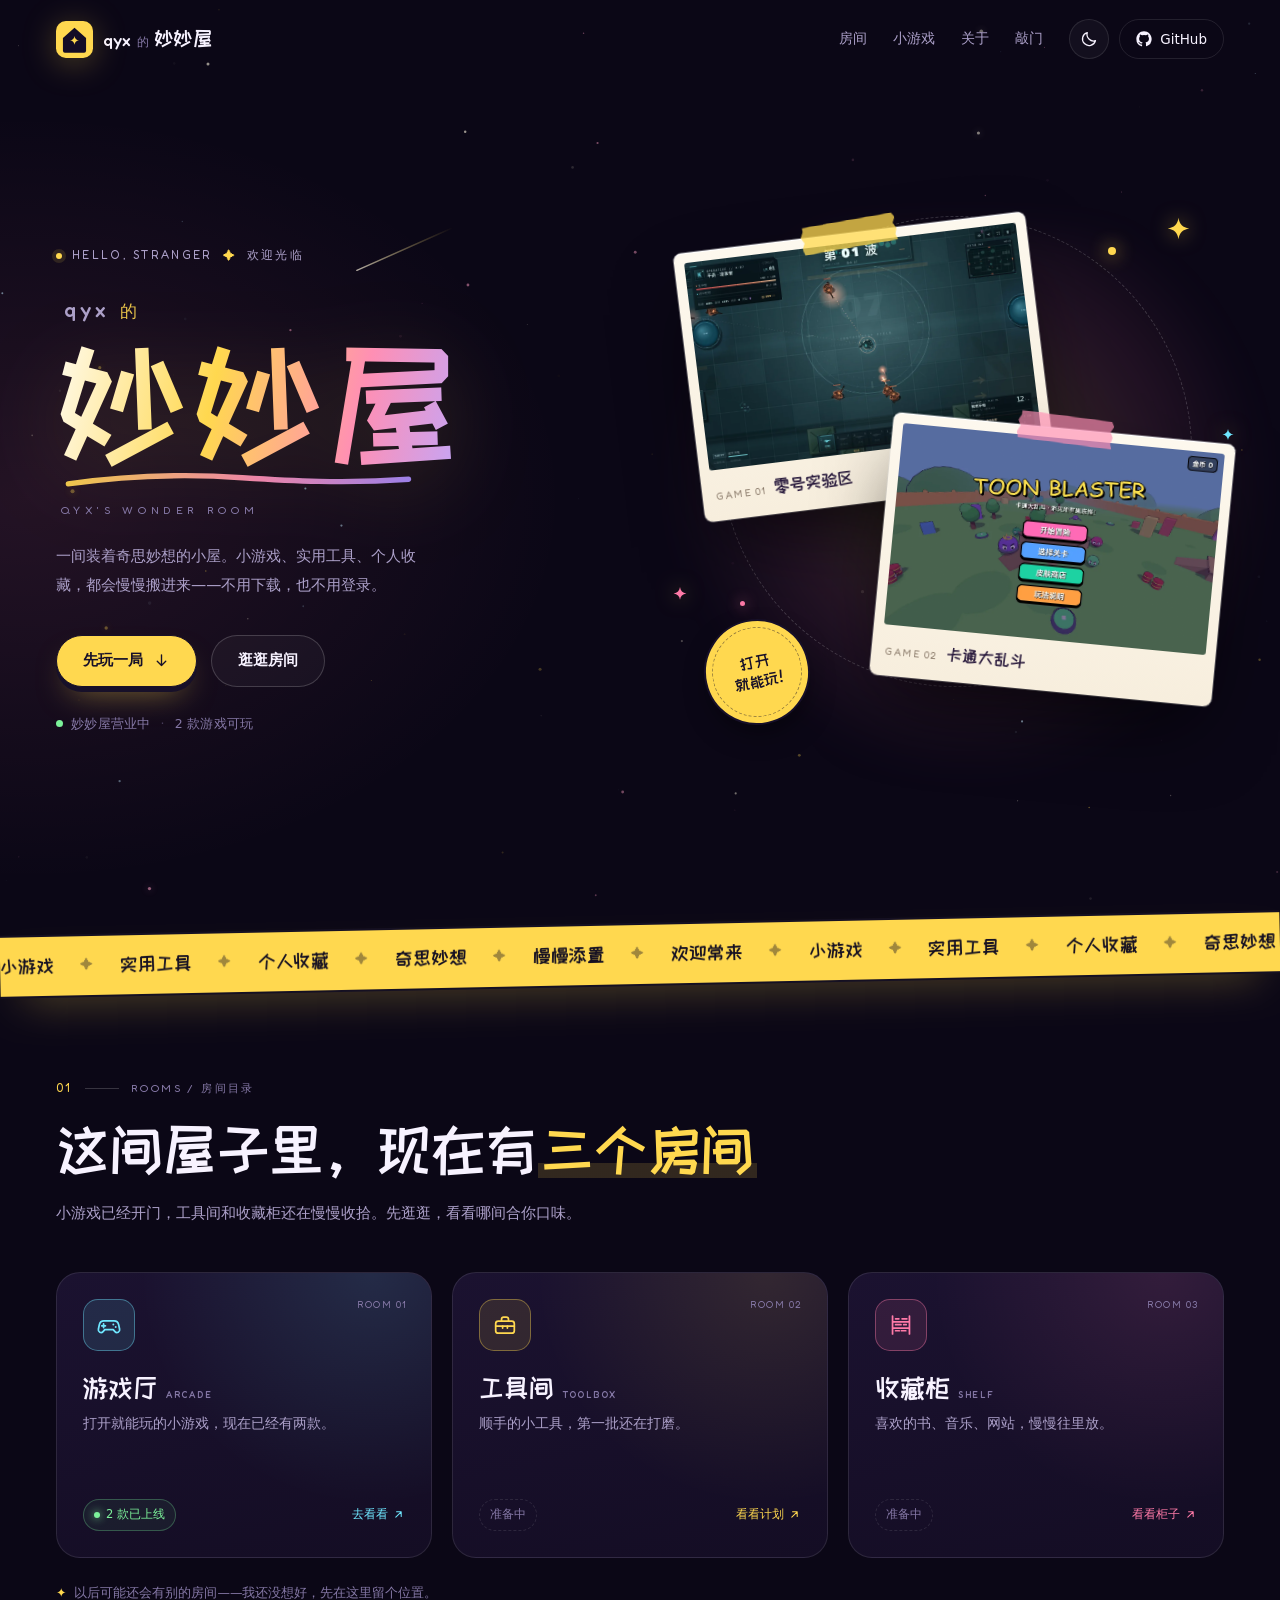
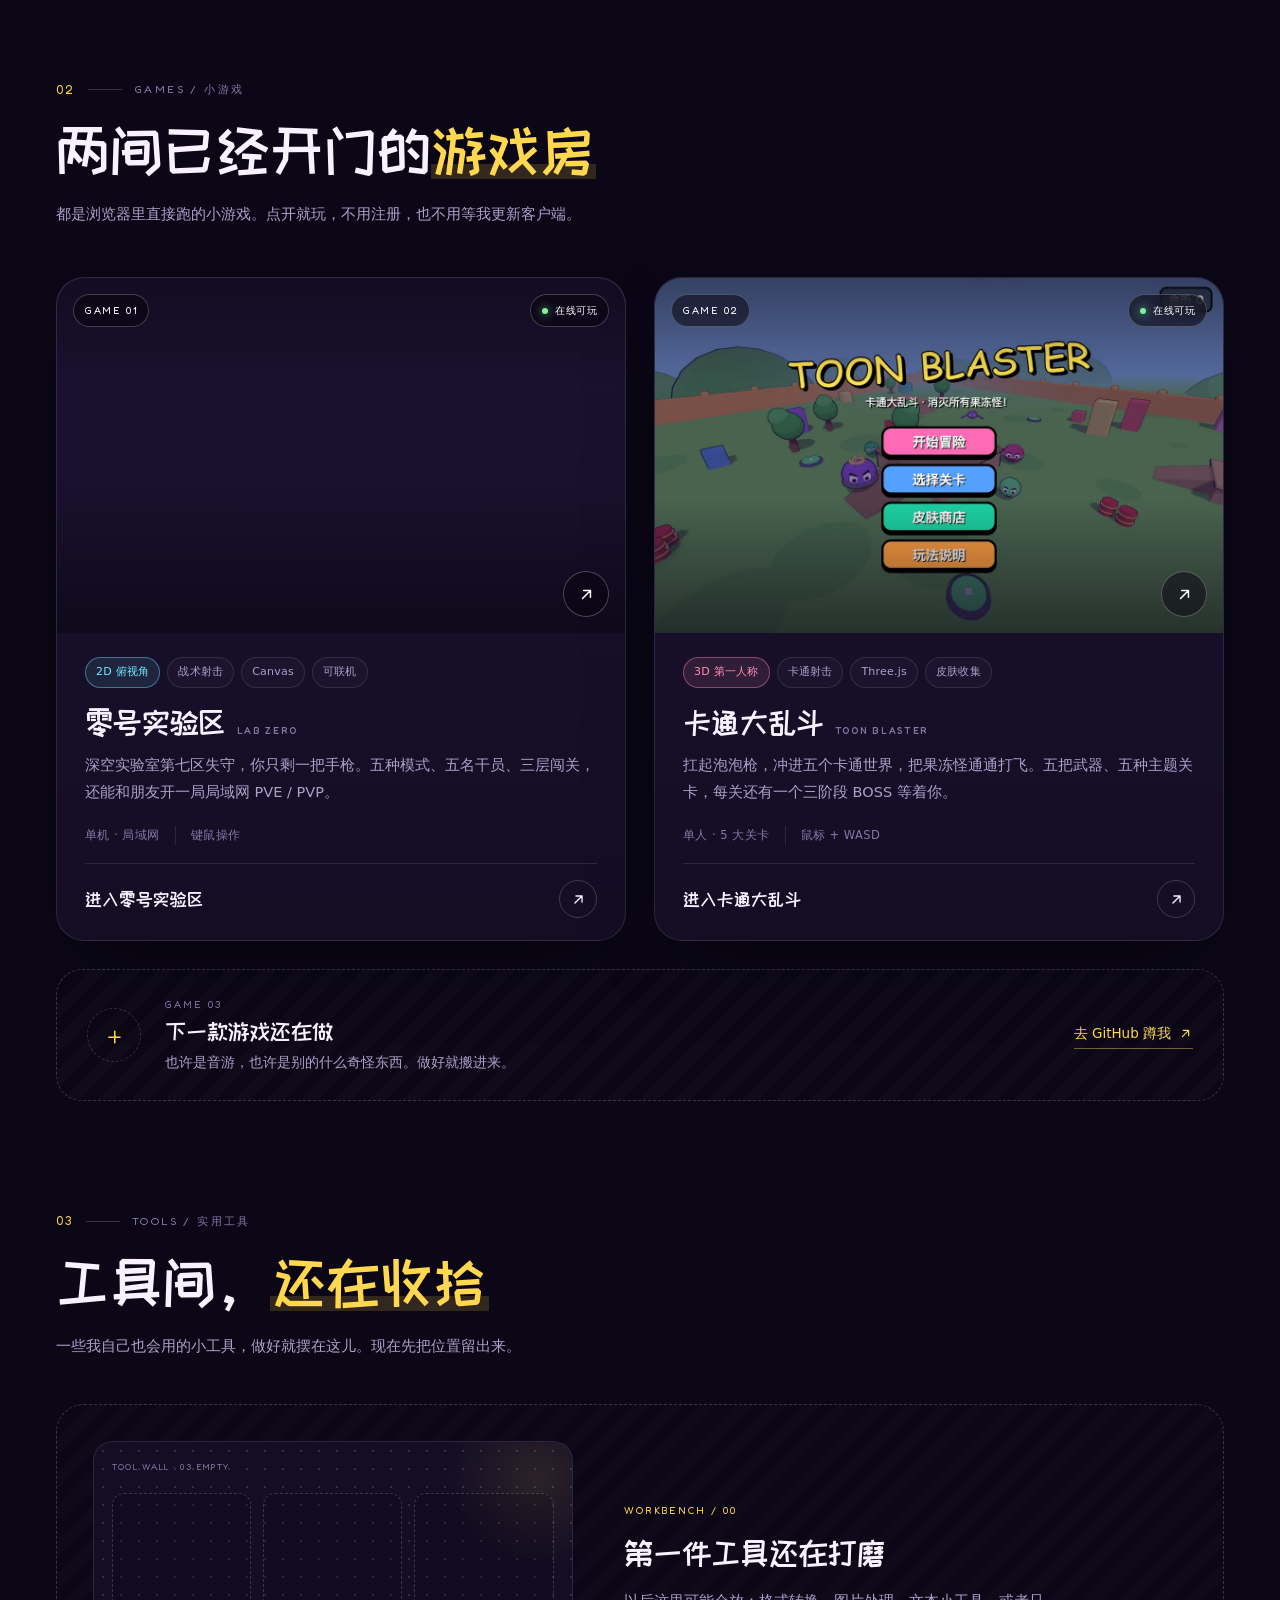
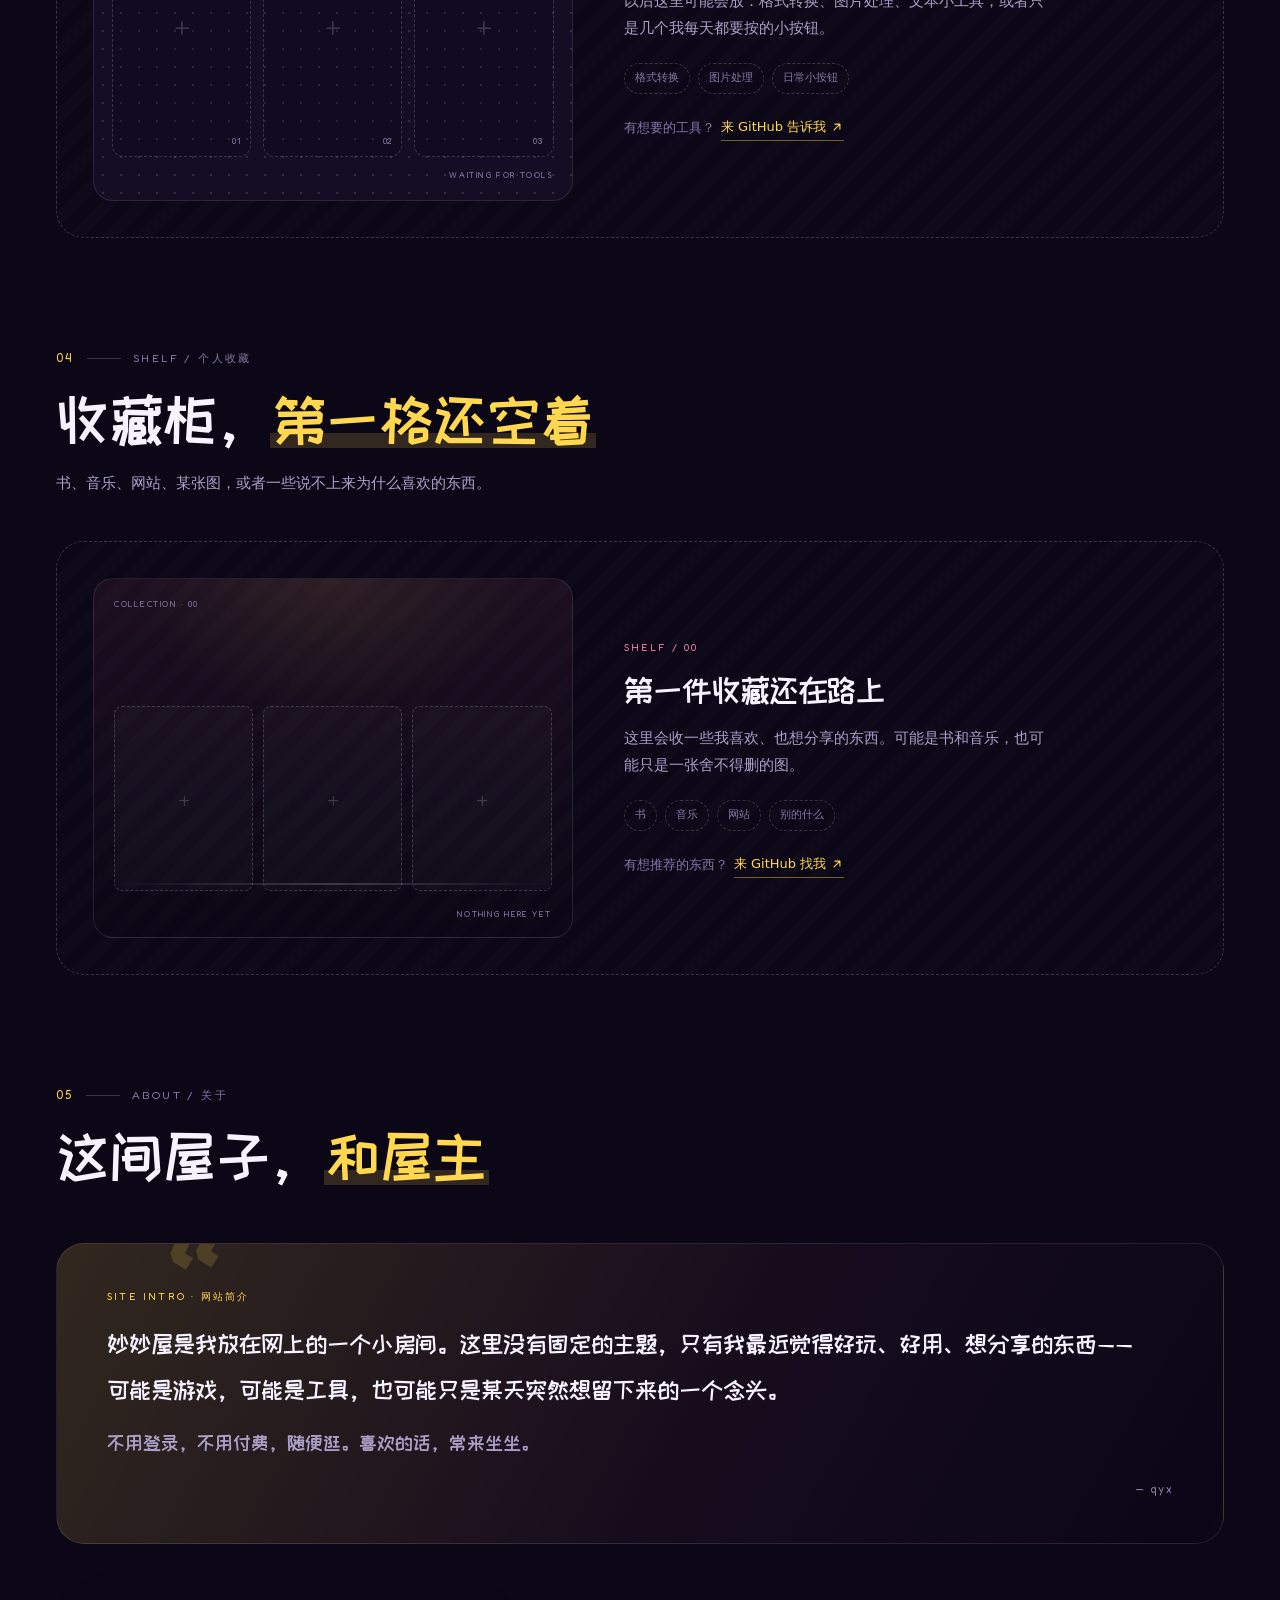
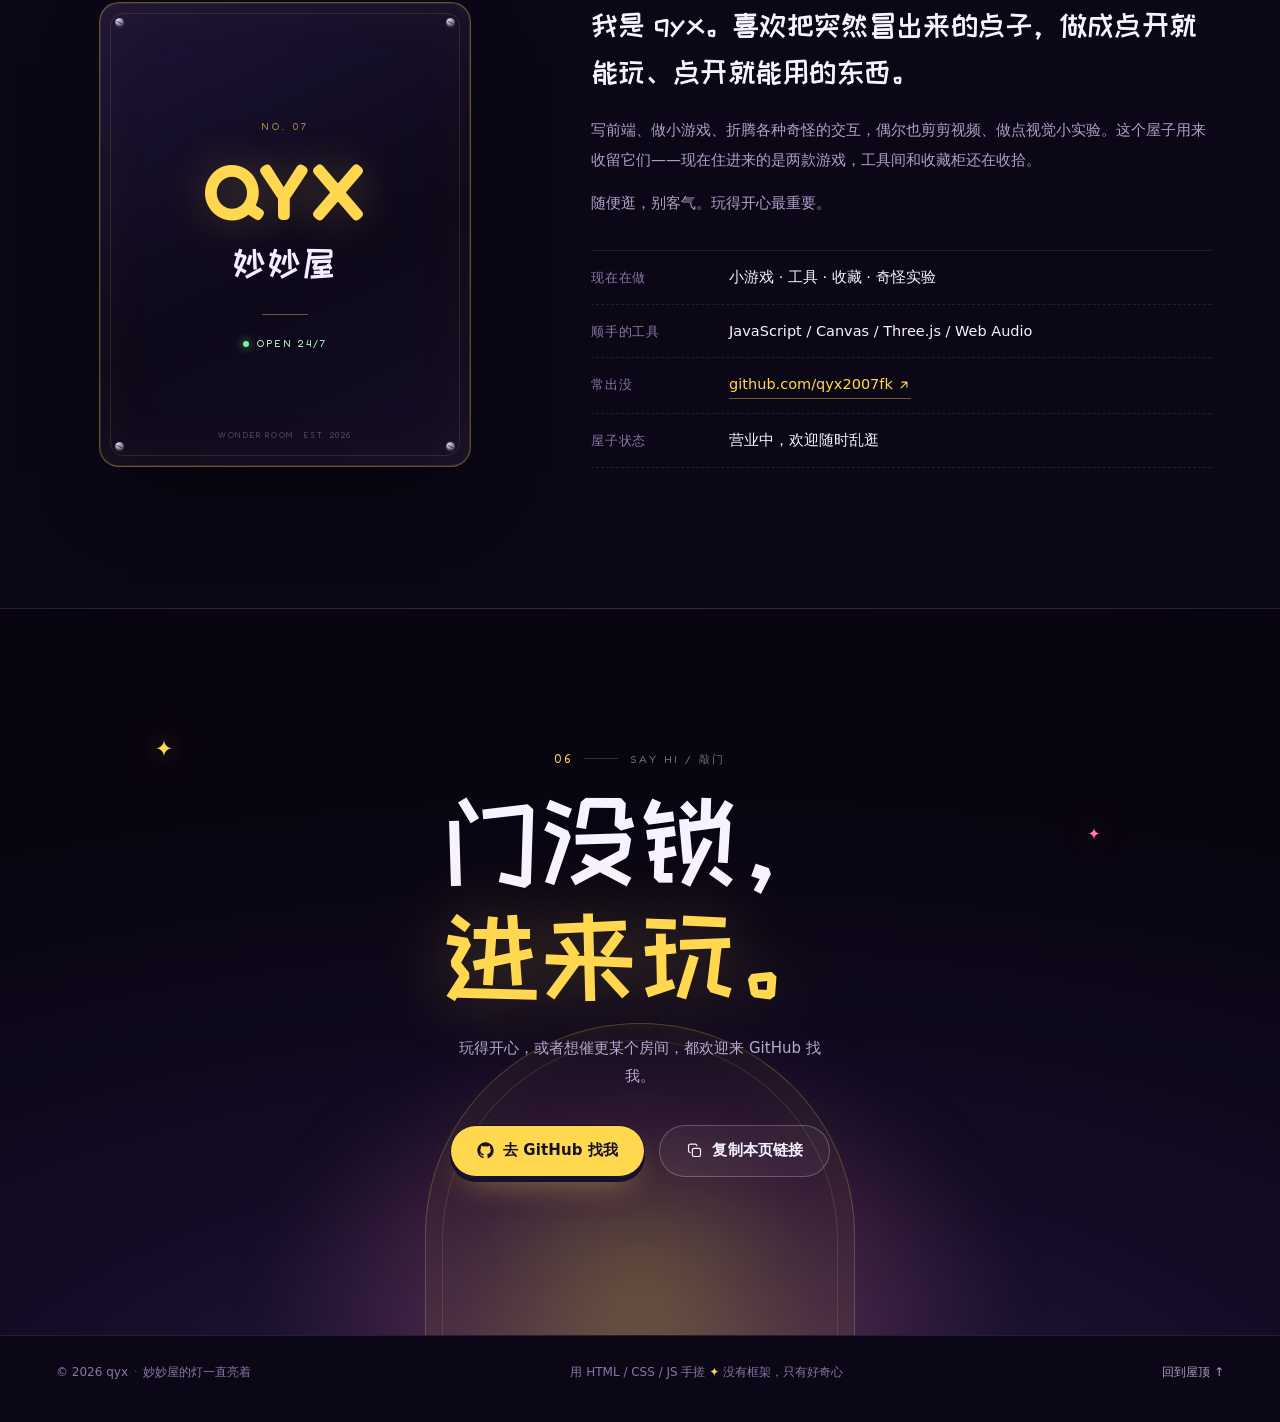
==== commit a6c5d215: "门牌去掉房间编号，避免和房间目录混淆" ====
--- a/index.html
+++ b/index.html
@@ -384,7 +384,7 @@
         <p class="dp-cn">妙妙屋</p>
         <span class="dp-line"></span>
         <p class="dp-status"><i></i>OPEN 24/7</p>
-        <p class="dp-foot">ROOM 07 · WONDER ROOM</p>
+        <p class="dp-foot">WONDER ROOM · EST. 2026</p>
       </div>
 
       <div class="about-copy">
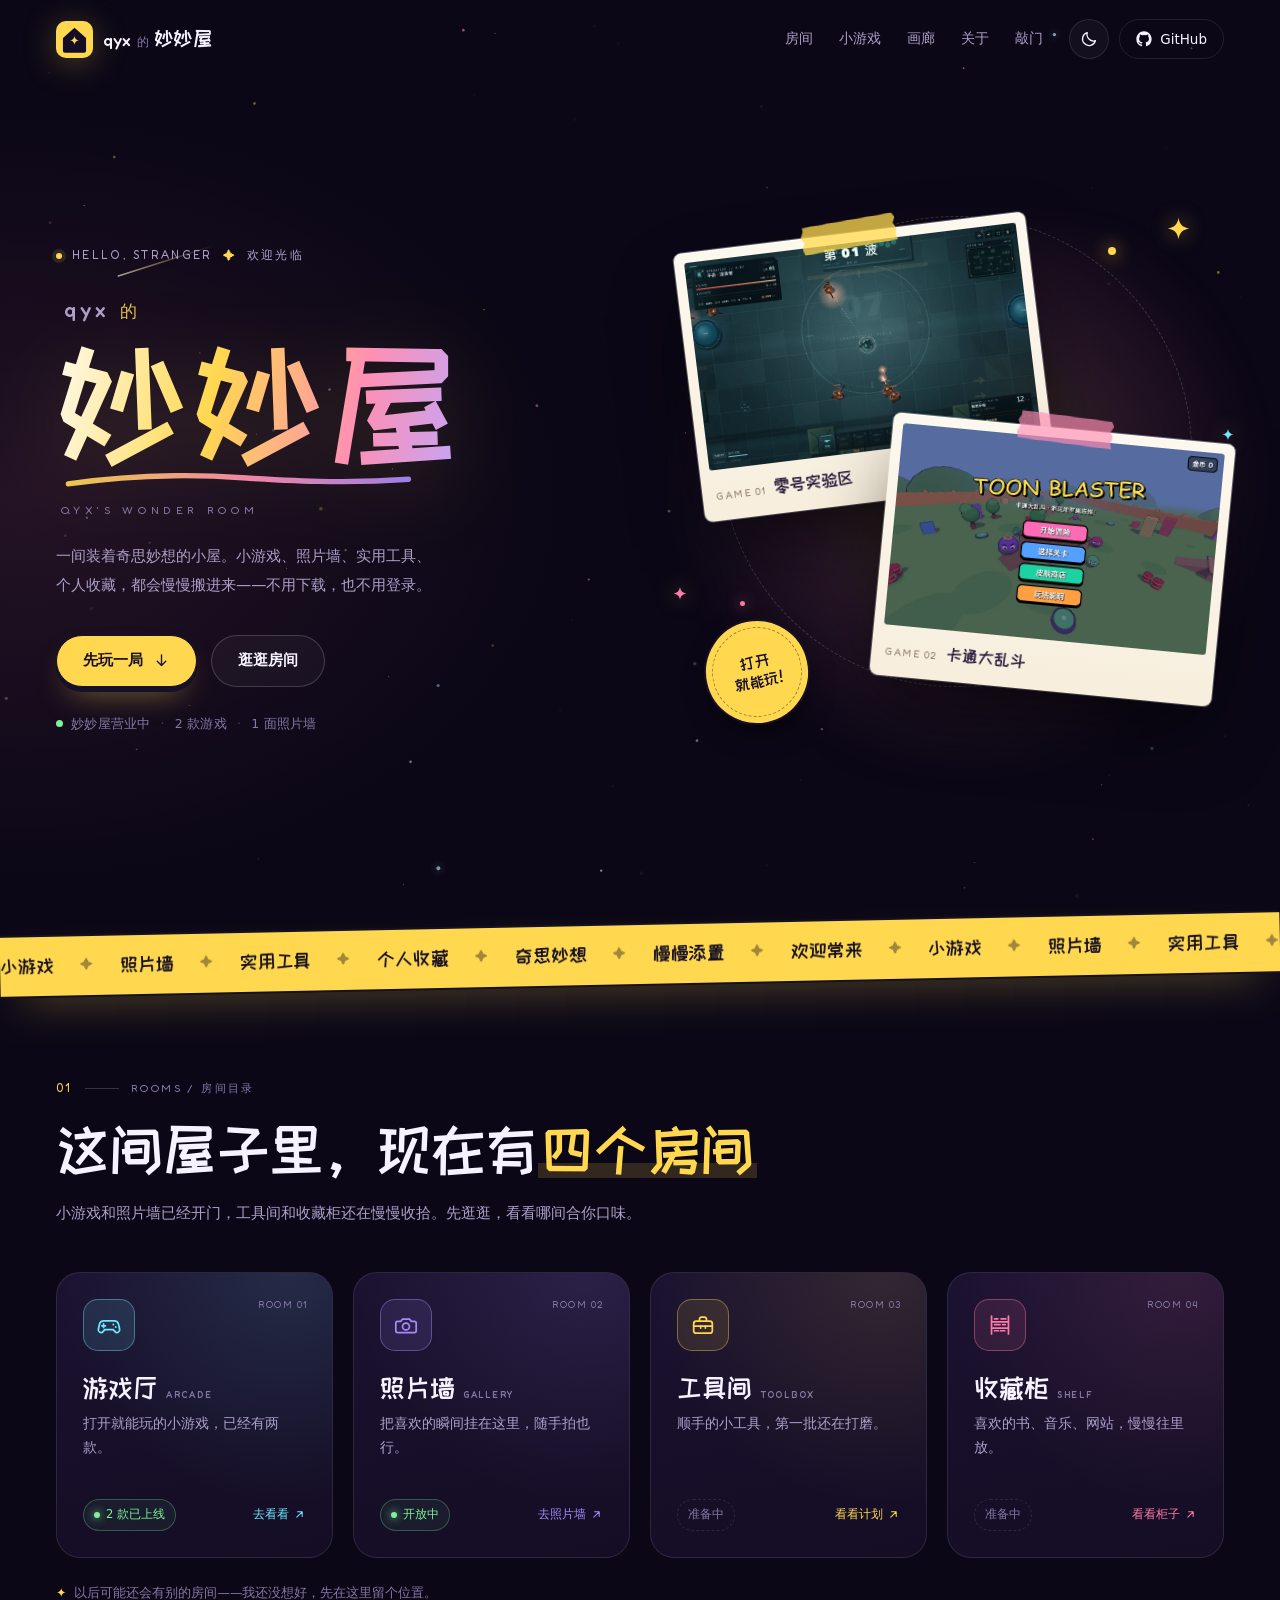
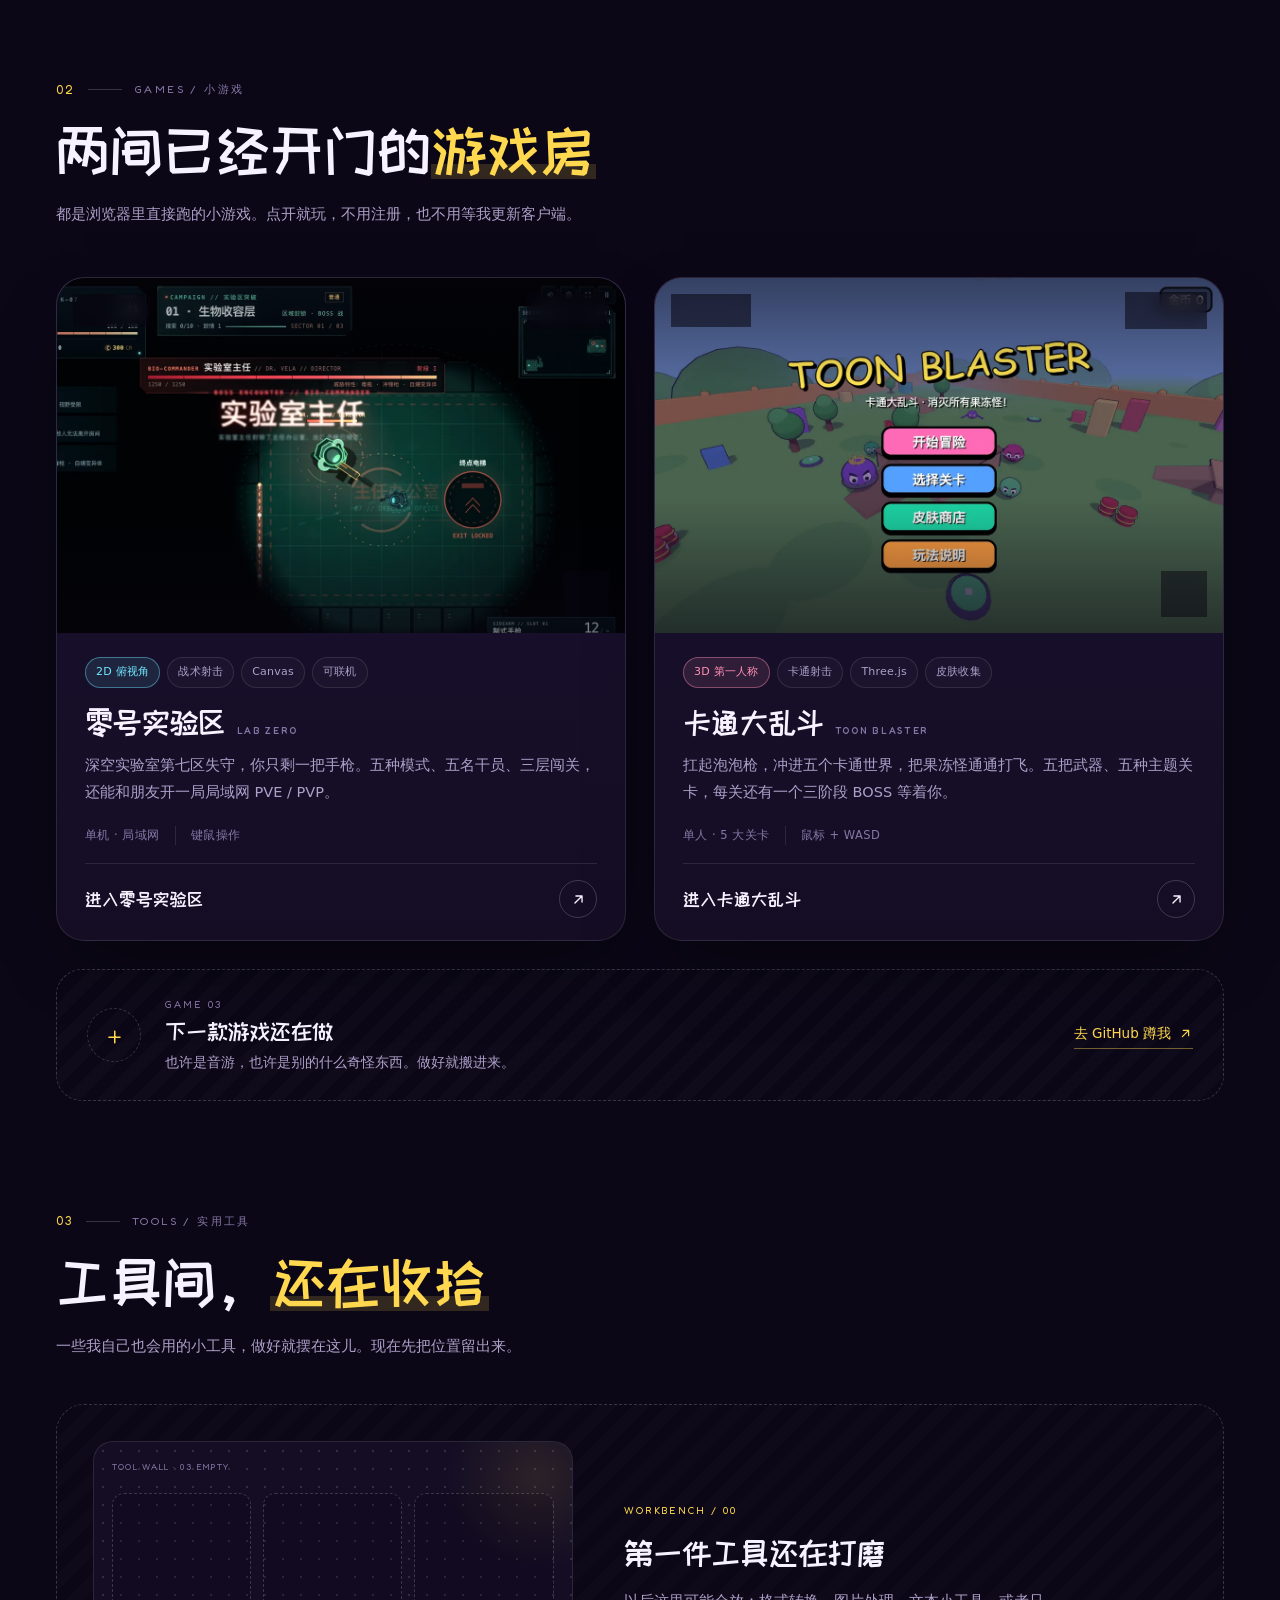
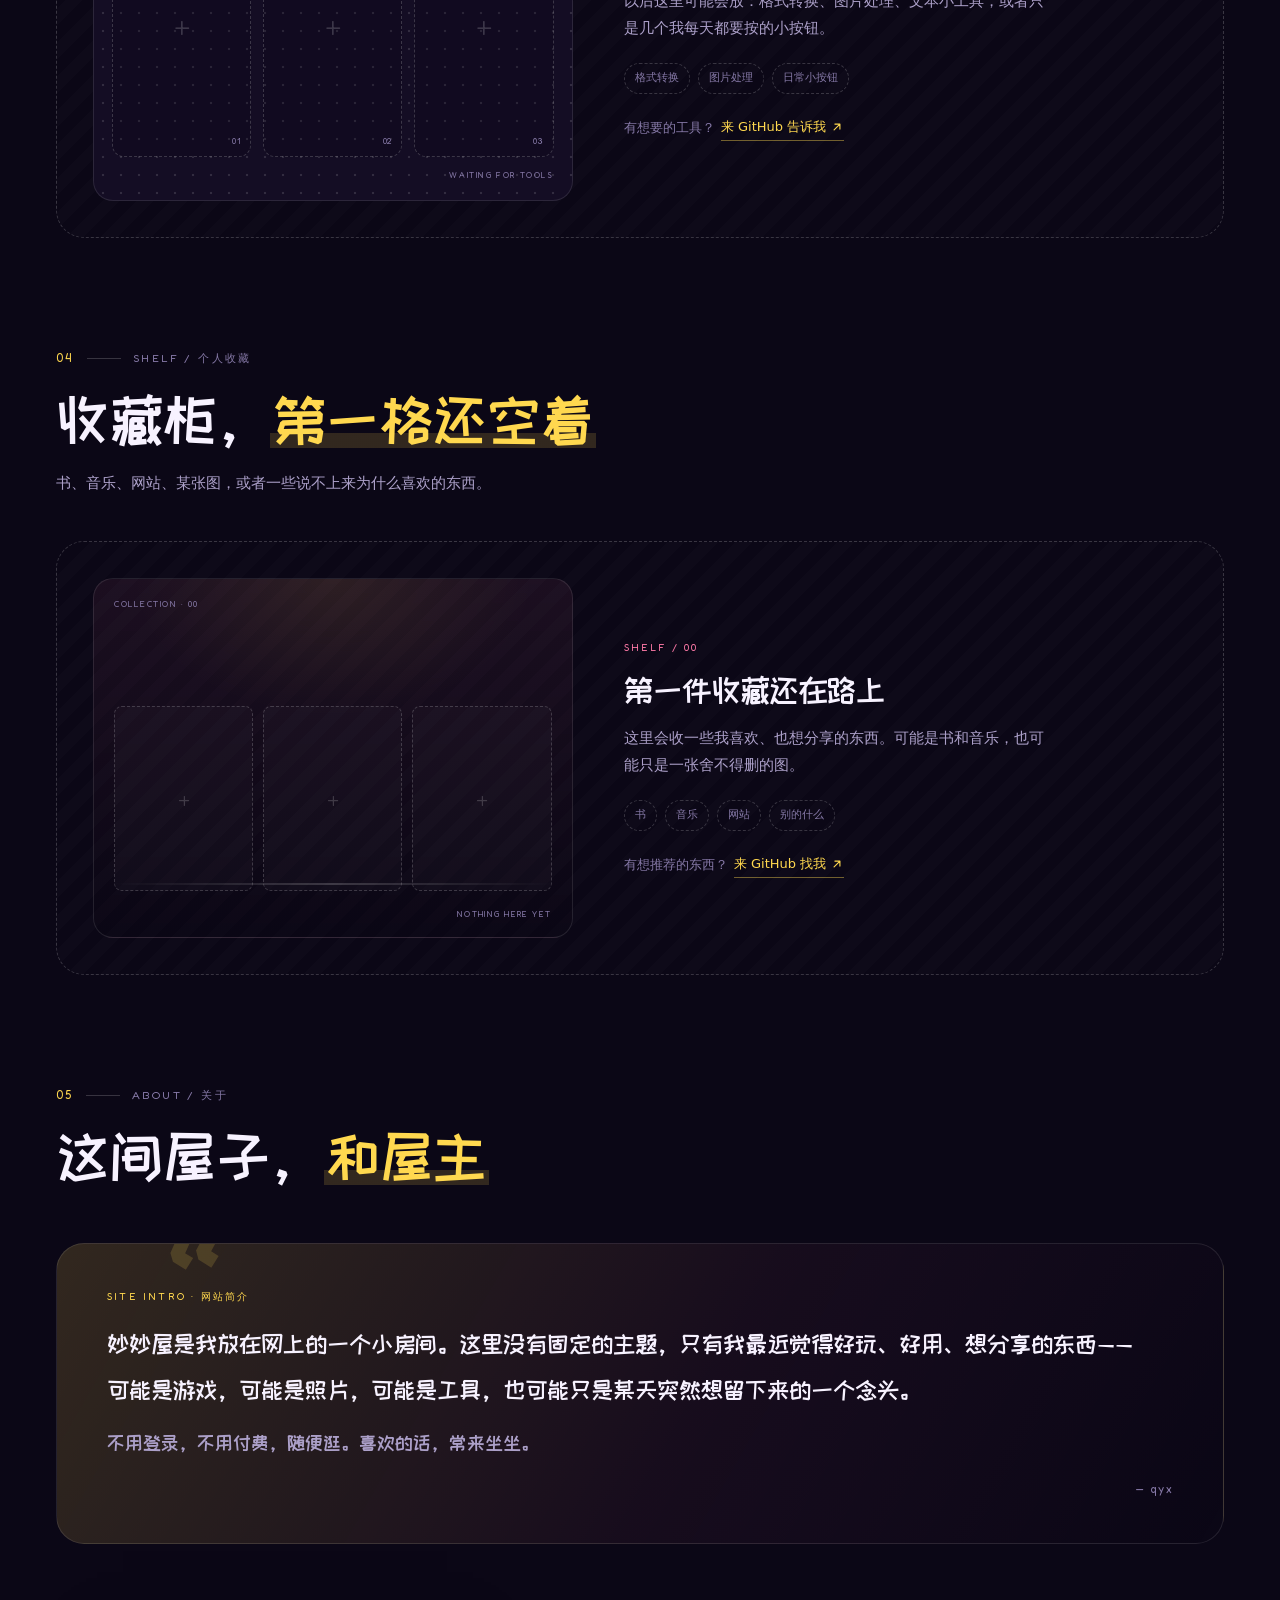
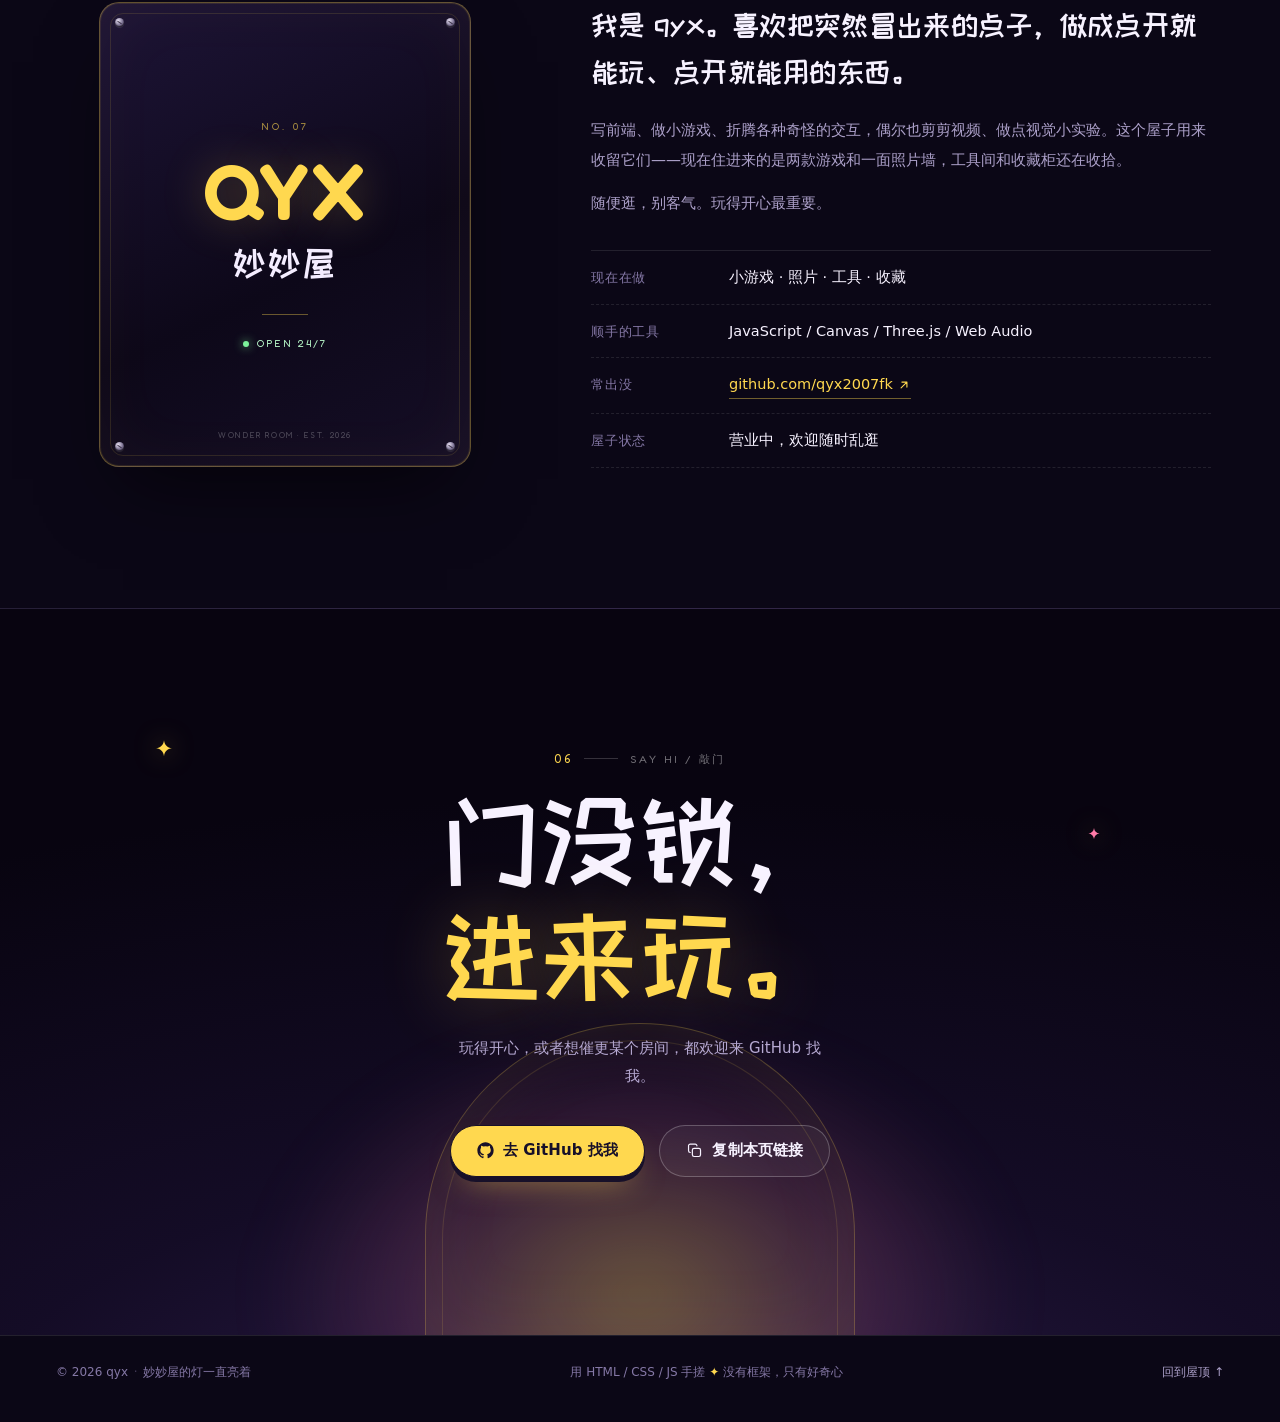
==== commit 7bd0a1ad: "新增照片墙与屋主上传页：手机/电脑选图、压缩、提交到 GitHub" ====
--- a/index.html
+++ b/index.html
@@ -4,19 +4,19 @@
 <meta charset="utf-8" />
 <meta name="viewport" content="width=device-width, initial-scale=1, viewport-fit=cover" />
 <meta name="theme-color" content="#0b0716" />
-<title>qyx的妙妙屋 · 小游戏、工具与收藏</title>
-<meta name="description" content="qyx的妙妙屋——一间装着奇思妙想的小屋。有小游戏、实用工具和个人收藏：零号实验区与卡通大乱斗现在就能玩，工具间和收藏柜正在慢慢添置。" />
+<title>qyx的妙妙屋 · 小游戏、照片与收藏</title>
+<meta name="description" content="qyx的妙妙屋——一间装着奇思妙想的小屋。有小游戏、照片墙、实用工具和个人收藏：零号实验区与卡通大乱斗现在就能玩，照片墙可以随时上传，工具间和收藏柜正在慢慢添置。" />
 <meta name="author" content="qyx" />
 <meta property="og:type" content="website" />
 <meta property="og:url" content="https://qyx2007fk.github.io/" />
 <meta property="og:site_name" content="qyx的妙妙屋" />
 <meta property="og:locale" content="zh_CN" />
 <meta property="og:title" content="qyx的妙妙屋" />
-<meta property="og:description" content="一间装着奇思妙想的小屋：小游戏、实用工具、个人收藏，慢慢添置。" />
+<meta property="og:description" content="一间装着奇思妙想的小屋：小游戏、照片墙、实用工具、个人收藏，慢慢添置。" />
 <meta property="og:image" content="https://qyx2007fk.github.io/assets/og-cover.png" />
 <meta name="twitter:card" content="summary_large_image" />
 <meta name="twitter:title" content="qyx的妙妙屋" />
-<meta name="twitter:description" content="一间装着奇思妙想的小屋：小游戏、实用工具、个人收藏，慢慢添置。" />
+<meta name="twitter:description" content="一间装着奇思妙想的小屋：小游戏、照片墙、实用工具、个人收藏，慢慢添置。" />
 <meta name="twitter:image" content="https://qyx2007fk.github.io/assets/og-cover.png" />
 <link rel="icon" href="favicon.svg" type="image/svg+xml" />
 <link rel="manifest" href="site.webmanifest" />
@@ -85,6 +85,7 @@
     <nav class="nav" aria-label="主导航">
       <a href="#rooms">房间</a>
       <a href="#games">小游戏</a>
+      <a href="gallery.html">画廊</a>
       <a href="#about">关于</a>
       <a href="#door">敲门</a>
     </nav>
@@ -123,14 +124,14 @@
       </h1>
 
       <p class="hero-en">QYX'S WONDER ROOM</p>
-      <p class="hero-lede">一间装着奇思妙想的小屋。小游戏、实用工具、个人收藏，都会慢慢搬进来——不用下载，也不用登录。</p>
+      <p class="hero-lede">一间装着奇思妙想的小屋。小游戏、照片墙、实用工具、个人收藏，都会慢慢搬进来——不用下载，也不用登录。</p>
 
       <div class="hero-cta">
         <a class="btn btn-primary" href="#games">先玩一局 <svg class="icon"><use href="#i-down"/></svg></a>
         <a class="btn btn-ghost" href="#rooms">逛逛房间</a>
       </div>
 
-      <p class="status"><span class="status-dot" aria-hidden="true"></span>妙妙屋营业中 <span class="dot-sep" aria-hidden="true">·</span> 2 款游戏可玩</p>
+      <p class="status"><span class="status-dot" aria-hidden="true"></span>妙妙屋营业中 <span class="dot-sep" aria-hidden="true">·</span> 2 款游戏 <span class="dot-sep" aria-hidden="true">·</span> 1 面照片墙</p>
     </div>
 
     <div class="hero-art">
@@ -160,10 +161,10 @@
   <div class="ticker" aria-hidden="true">
     <div class="ticker-track">
       <div class="ticker-group">
-        <span>小游戏</span><i>✦</i><span>实用工具</span><i>✦</i><span>个人收藏</span><i>✦</i><span>奇思妙想</span><i>✦</i><span>慢慢添置</span><i>✦</i><span>欢迎常来</span><i>✦</i>
+        <span>小游戏</span><i>✦</i><span>照片墙</span><i>✦</i><span>实用工具</span><i>✦</i><span>个人收藏</span><i>✦</i><span>奇思妙想</span><i>✦</i><span>慢慢添置</span><i>✦</i><span>欢迎常来</span><i>✦</i>
       </div>
       <div class="ticker-group">
-        <span>小游戏</span><i>✦</i><span>实用工具</span><i>✦</i><span>个人收藏</span><i>✦</i><span>奇思妙想</span><i>✦</i><span>慢慢添置</span><i>✦</i><span>欢迎常来</span><i>✦</i>
+        <span>小游戏</span><i>✦</i><span>照片墙</span><i>✦</i><span>实用工具</span><i>✦</i><span>个人收藏</span><i>✦</i><span>奇思妙想</span><i>✦</i><span>慢慢添置</span><i>✦</i><span>欢迎常来</span><i>✦</i>
       </div>
     </div>
   </div>
@@ -172,8 +173,8 @@
   <section class="rooms wrap" id="rooms" aria-labelledby="rooms-title">
     <header class="sec-head reveal">
       <p class="sec-kicker"><span>01</span><i></i>ROOMS / 房间目录</p>
-      <h2 class="sec-title" id="rooms-title">这间屋子里，<br class="br-mobile" />现在有<em>三个房间</em></h2>
-      <p class="sec-sub">小游戏已经开门，工具间和收藏柜还在慢慢收拾。先逛逛，看看哪间合你口味。</p>
+      <h2 class="sec-title" id="rooms-title">这间屋子里，<br class="br-mobile" />现在有<em>四个房间</em></h2>
+      <p class="sec-sub">小游戏和照片墙已经开门，工具间和收藏柜还在慢慢收拾。先逛逛，看看哪间合你口味。</p>
     </header>
 
     <div class="room-grid reveal">
@@ -189,7 +190,7 @@
         </span>
         <div class="room-body">
           <h3>游戏厅 <small>ARCADE</small></h3>
-          <p>打开就能玩的小游戏，现在已经有两款。</p>
+          <p>打开就能玩的小游戏，已经有两款。</p>
           <div class="room-meta">
             <span class="room-status is-live"><i aria-hidden="true"></i>2 款已上线</span>
             <span class="room-go">去看看 <svg class="icon"><use href="#i-arrow"/></svg></span>
@@ -197,8 +198,26 @@
         </div>
       </a>
 
+      <a class="room-card" data-room="gallery" href="gallery.html" aria-label="去照片墙看看，把喜欢的瞬间挂起来">
+        <span class="room-index">ROOM 02</span>
+        <span class="room-icon" aria-hidden="true">
+          <svg viewBox="0 0 24 24" fill="none" stroke="currentColor" stroke-width="1.6" stroke-linecap="round" stroke-linejoin="round">
+            <path d="M4.2 8.6h3.1l1.5-2.1h6.4l1.5 2.1h3.1a1.6 1.6 0 0 1 1.6 1.6v7.2a1.6 1.6 0 0 1-1.6 1.6H4.2a1.6 1.6 0 0 1-1.6-1.6v-7.2a1.6 1.6 0 0 1 1.6-1.6Z"/>
+            <circle cx="12" cy="13.4" r="3.2"/>
+          </svg>
+        </span>
+        <div class="room-body">
+          <h3>照片墙 <small>GALLERY</small></h3>
+          <p>把喜欢的瞬间挂在这里，随手拍也行。</p>
+          <div class="room-meta">
+            <span class="room-status is-live"><i aria-hidden="true"></i>开放中</span>
+            <span class="room-go">去照片墙 <svg class="icon"><use href="#i-arrow"/></svg></span>
+          </div>
+        </div>
+      </a>
+
       <a class="room-card" data-room="tools" href="#tools" aria-label="去工具间看看，第一批工具正在打磨">
-        <span class="room-index">ROOM 02</span>
+        <span class="room-index">ROOM 03</span>
         <span class="room-icon" aria-hidden="true">
           <svg viewBox="0 0 24 24" fill="none" stroke="currentColor" stroke-width="1.6" stroke-linecap="round" stroke-linejoin="round">
             <rect x="3.4" y="8.4" width="17.2" height="11.2" rx="2.4"/>
@@ -217,7 +236,7 @@
       </a>
 
       <a class="room-card" data-room="shelf" href="#collection" aria-label="去收藏柜看看，第一格还空着">
-        <span class="room-index">ROOM 03</span>
+        <span class="room-index">ROOM 04</span>
         <span class="room-icon" aria-hidden="true">
           <svg viewBox="0 0 24 24" fill="none" stroke="currentColor" stroke-width="1.6" stroke-linecap="round" stroke-linejoin="round">
             <path d="M4.2 3.8v16.4M19.8 3.8v16.4M4.2 9.2h15.6M4.2 14.9h15.6"/>
@@ -369,7 +388,7 @@
     <div class="site-intro reveal">
       <p class="site-intro-label">SITE INTRO · 网站简介</p>
       <blockquote>
-        <p>妙妙屋是我放在网上的一个小房间。这里没有固定的主题，只有我最近觉得好玩、好用、想分享的东西——<br />可能是游戏，可能是工具，也可能只是某天突然想留下来的一个念头。</p>
+        <p>妙妙屋是我放在网上的一个小房间。这里没有固定的主题，只有我最近觉得好玩、好用、想分享的东西——<br />可能是游戏，可能是照片，可能是工具，也可能只是某天突然想留下来的一个念头。</p>
         <p>不用登录，不用付费，随便逛。喜欢的话，常来坐坐。</p>
       </blockquote>
       <p class="site-intro-sign">— qyx</p>
@@ -389,11 +408,11 @@
 
       <div class="about-copy">
         <p class="about-lede reveal">我是 qyx。喜欢把突然冒出来的点子，做成点开就能玩、点开就能用的东西。</p>
-        <p class="reveal">写前端、做小游戏、折腾各种奇怪的交互，偶尔也剪剪视频、做点视觉小实验。这个屋子用来收留它们——现在住进来的是两款游戏，工具间和收藏柜还在收拾。</p>
+        <p class="reveal">写前端、做小游戏、折腾各种奇怪的交互，偶尔也剪剪视频、做点视觉小实验。这个屋子用来收留它们——现在住进来的是两款游戏和一面照片墙，工具间和收藏柜还在收拾。</p>
         <p class="reveal">随便逛，别客气。玩得开心最重要。</p>
 
         <dl class="facts" data-stagger>
-          <div><dt>现在在做</dt><dd>小游戏 · 工具 · 收藏 · 奇怪实验</dd></div>
+          <div><dt>现在在做</dt><dd>小游戏 · 照片 · 工具 · 收藏</dd></div>
           <div><dt>顺手的工具</dt><dd>JavaScript / Canvas / Three.js / Web Audio</dd></div>
           <div><dt>常出没</dt><dd><a href="https://github.com/qyx2007fk" target="_blank" rel="noopener noreferrer">github.com/qyx2007fk <svg class="icon"><use href="#i-arrow"/></svg></a></dd></div>
           <div><dt>屋子状态</dt><dd>营业中，欢迎随时乱逛</dd></div>
--- a/styles.css
+++ b/styles.css
@@ -771,7 +771,7 @@
 
 .room-grid {
   display: grid;
-  grid-template-columns: repeat(3, minmax(0, 1fr));
+  grid-template-columns: repeat(4, minmax(0, 1fr));
   gap: 20px;
   margin-top: 44px;
 }
@@ -812,6 +812,12 @@
   --room-soft: rgba(255, 122, 168, 0.11);
   --room-line: rgba(255, 122, 168, 0.4);
   --room-glow: rgba(255, 122, 168, 0.26);
+}
+.room-card[data-room="gallery"] {
+  --room: var(--violet);
+  --room-soft: rgba(167, 139, 250, 0.12);
+  --room-line: rgba(167, 139, 250, 0.42);
+  --room-glow: rgba(167, 139, 250, 0.3);
 }
 .room-card::before {
   content: "";
@@ -1763,6 +1769,12 @@
   --room-soft: rgba(207, 53, 112, 0.07);
   --room-line: rgba(207, 53, 112, 0.3);
   --room-glow: rgba(207, 53, 112, 0.16);
+}
+[data-theme="day"] .room-card[data-room="gallery"] {
+  --room: #6b3fc4;
+  --room-soft: rgba(107, 63, 196, 0.08);
+  --room-line: rgba(107, 63, 196, 0.3);
+  --room-glow: rgba(107, 63, 196, 0.16);
 }
 [data-theme="day"] .room-status.is-live {
   color: #1f8a4f;
@@ -2230,6 +2242,10 @@
 }
 
 /* ---------- 新组件响应式 ---------- */
+@media (min-width: 901px) and (max-width: 1200px) {
+  .room-grid { grid-template-columns: repeat(2, minmax(0, 1fr)); }
+}
+
 @media (max-width: 900px) {
   .room-grid { grid-template-columns: 1fr; gap: 14px; margin-top: 34px; }
   .room-card {
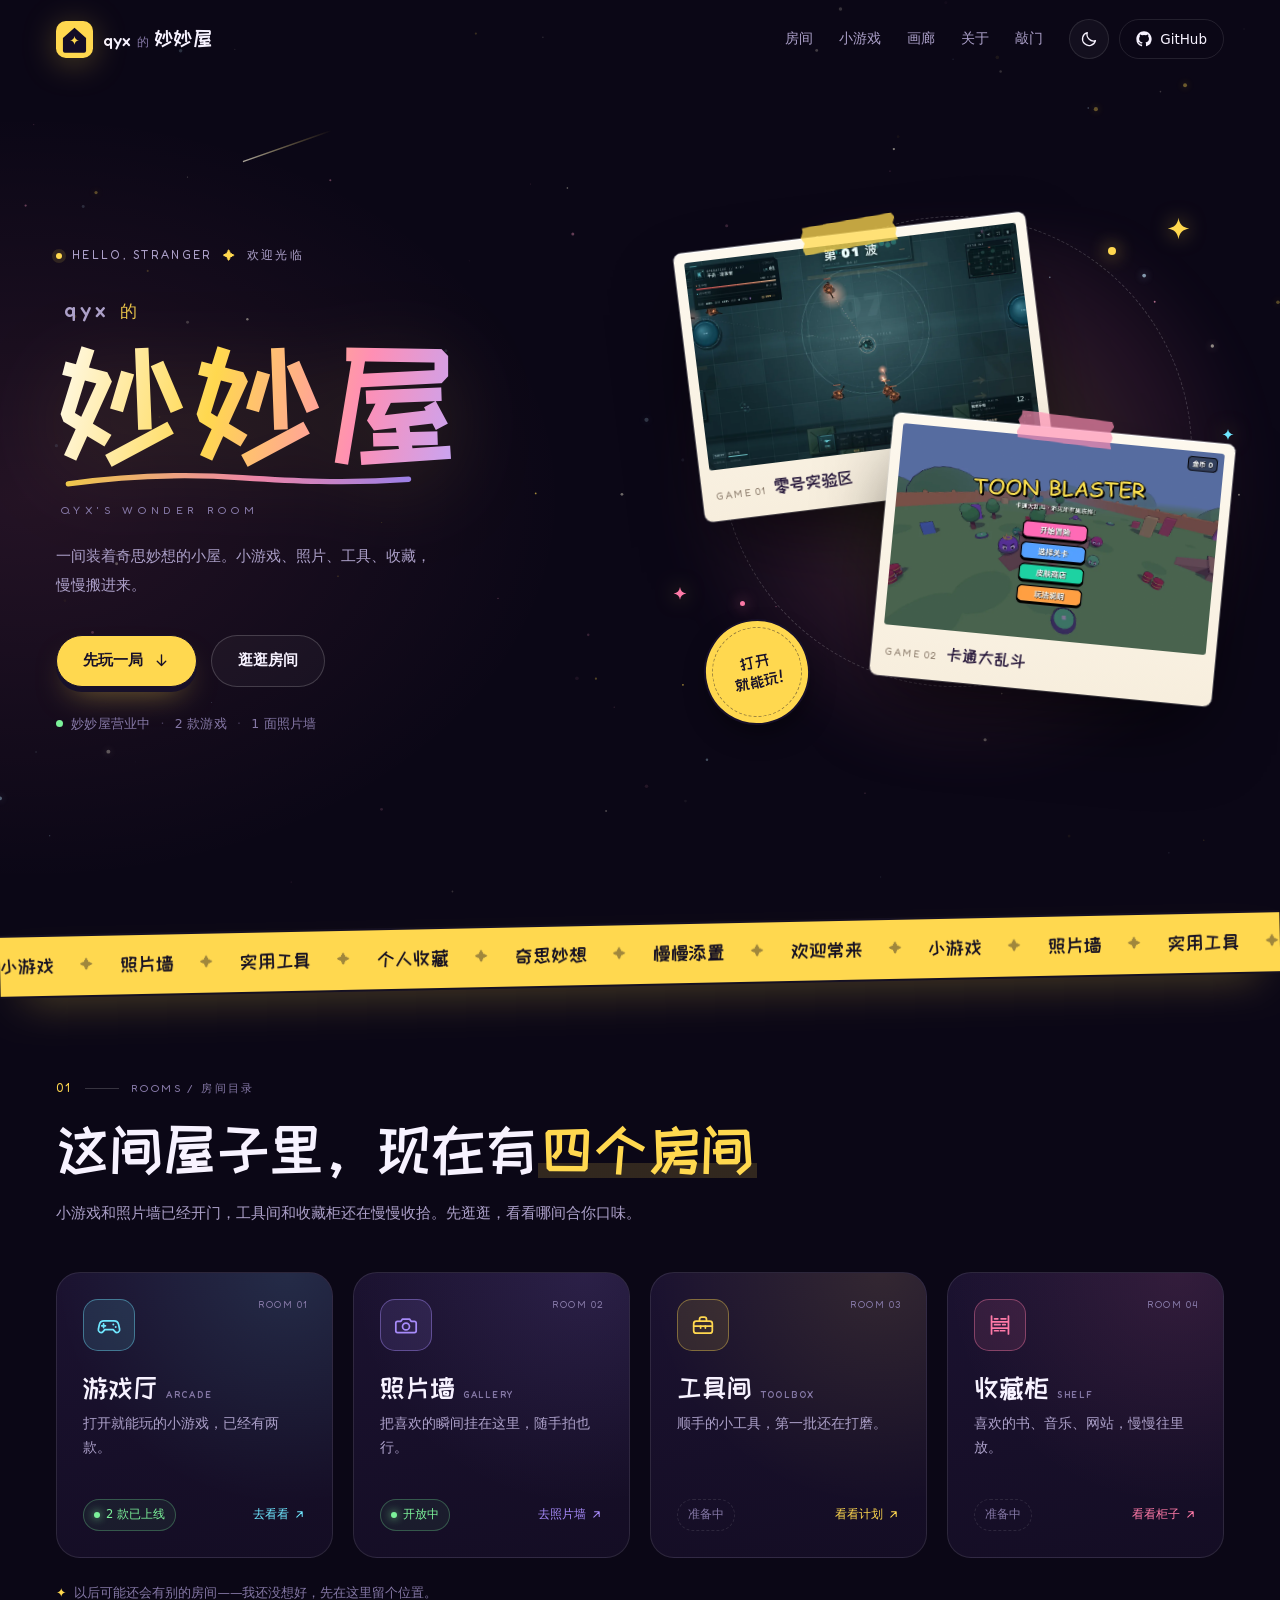
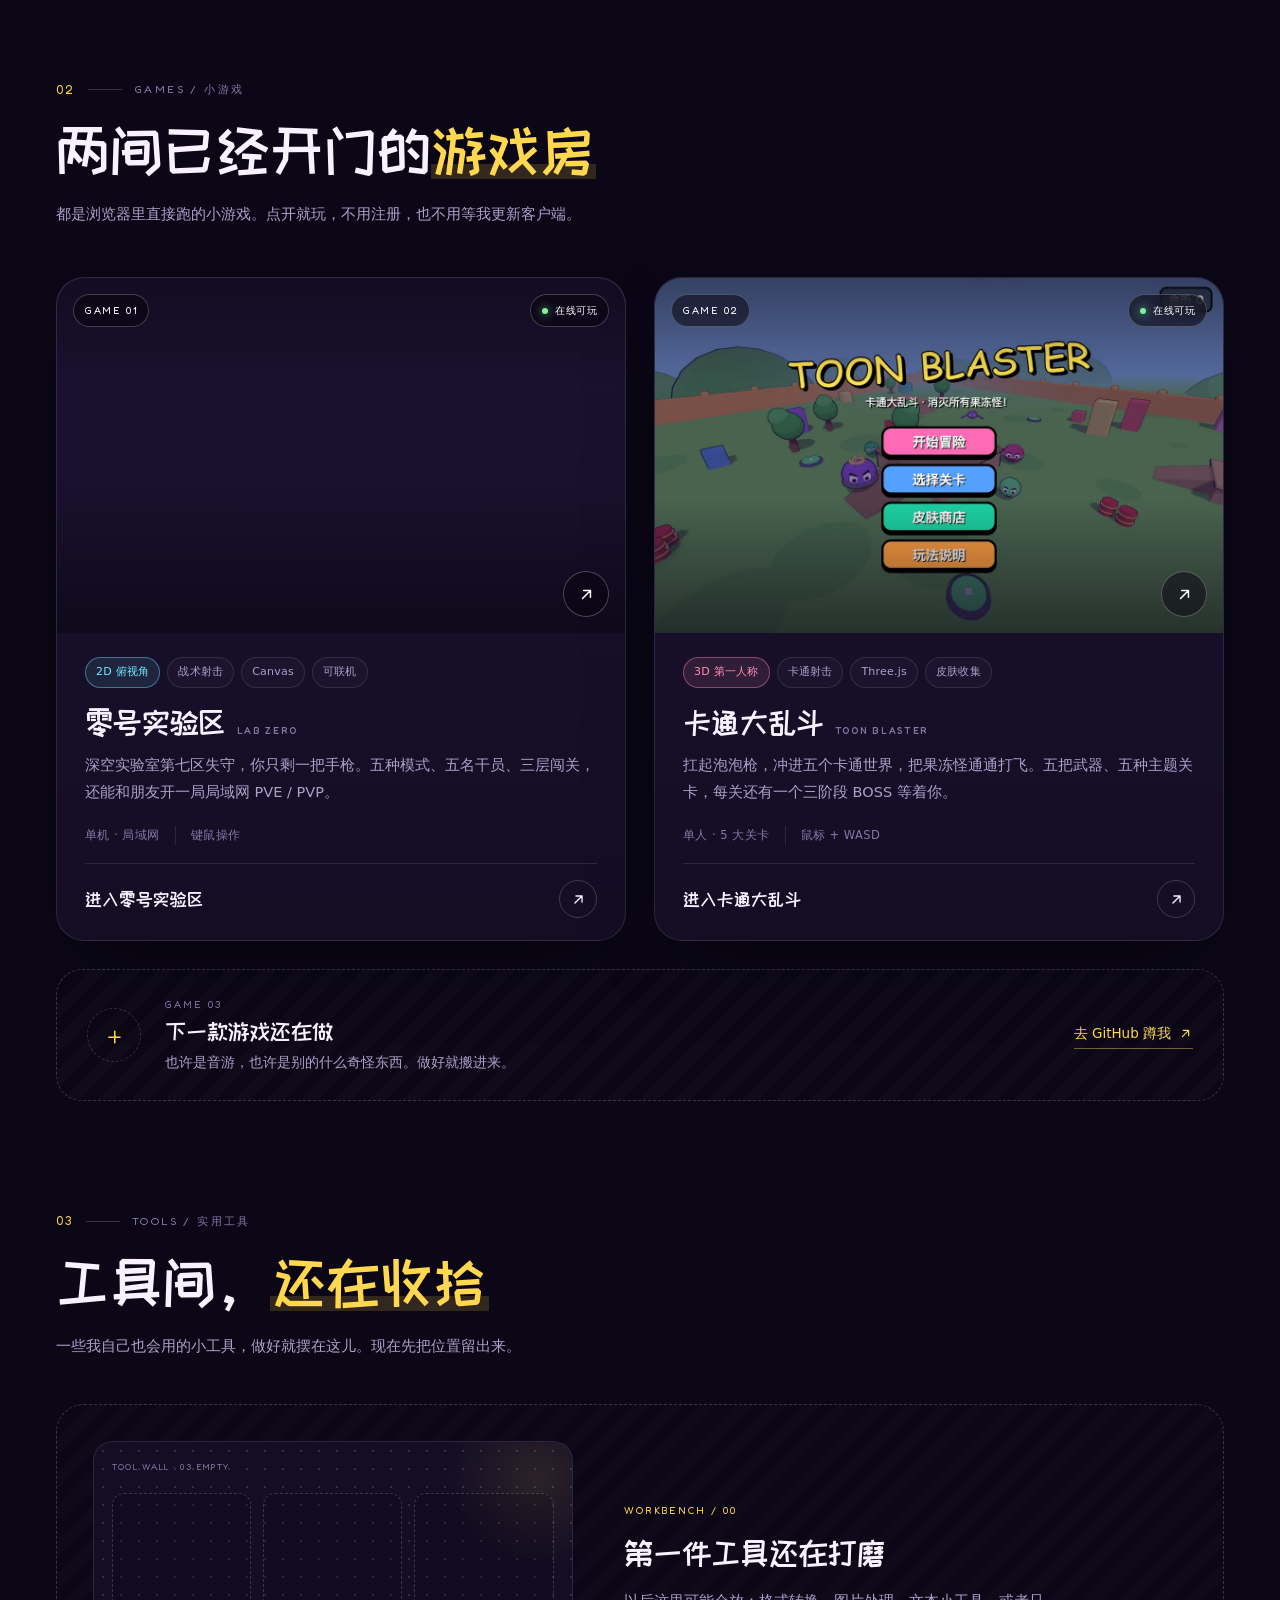
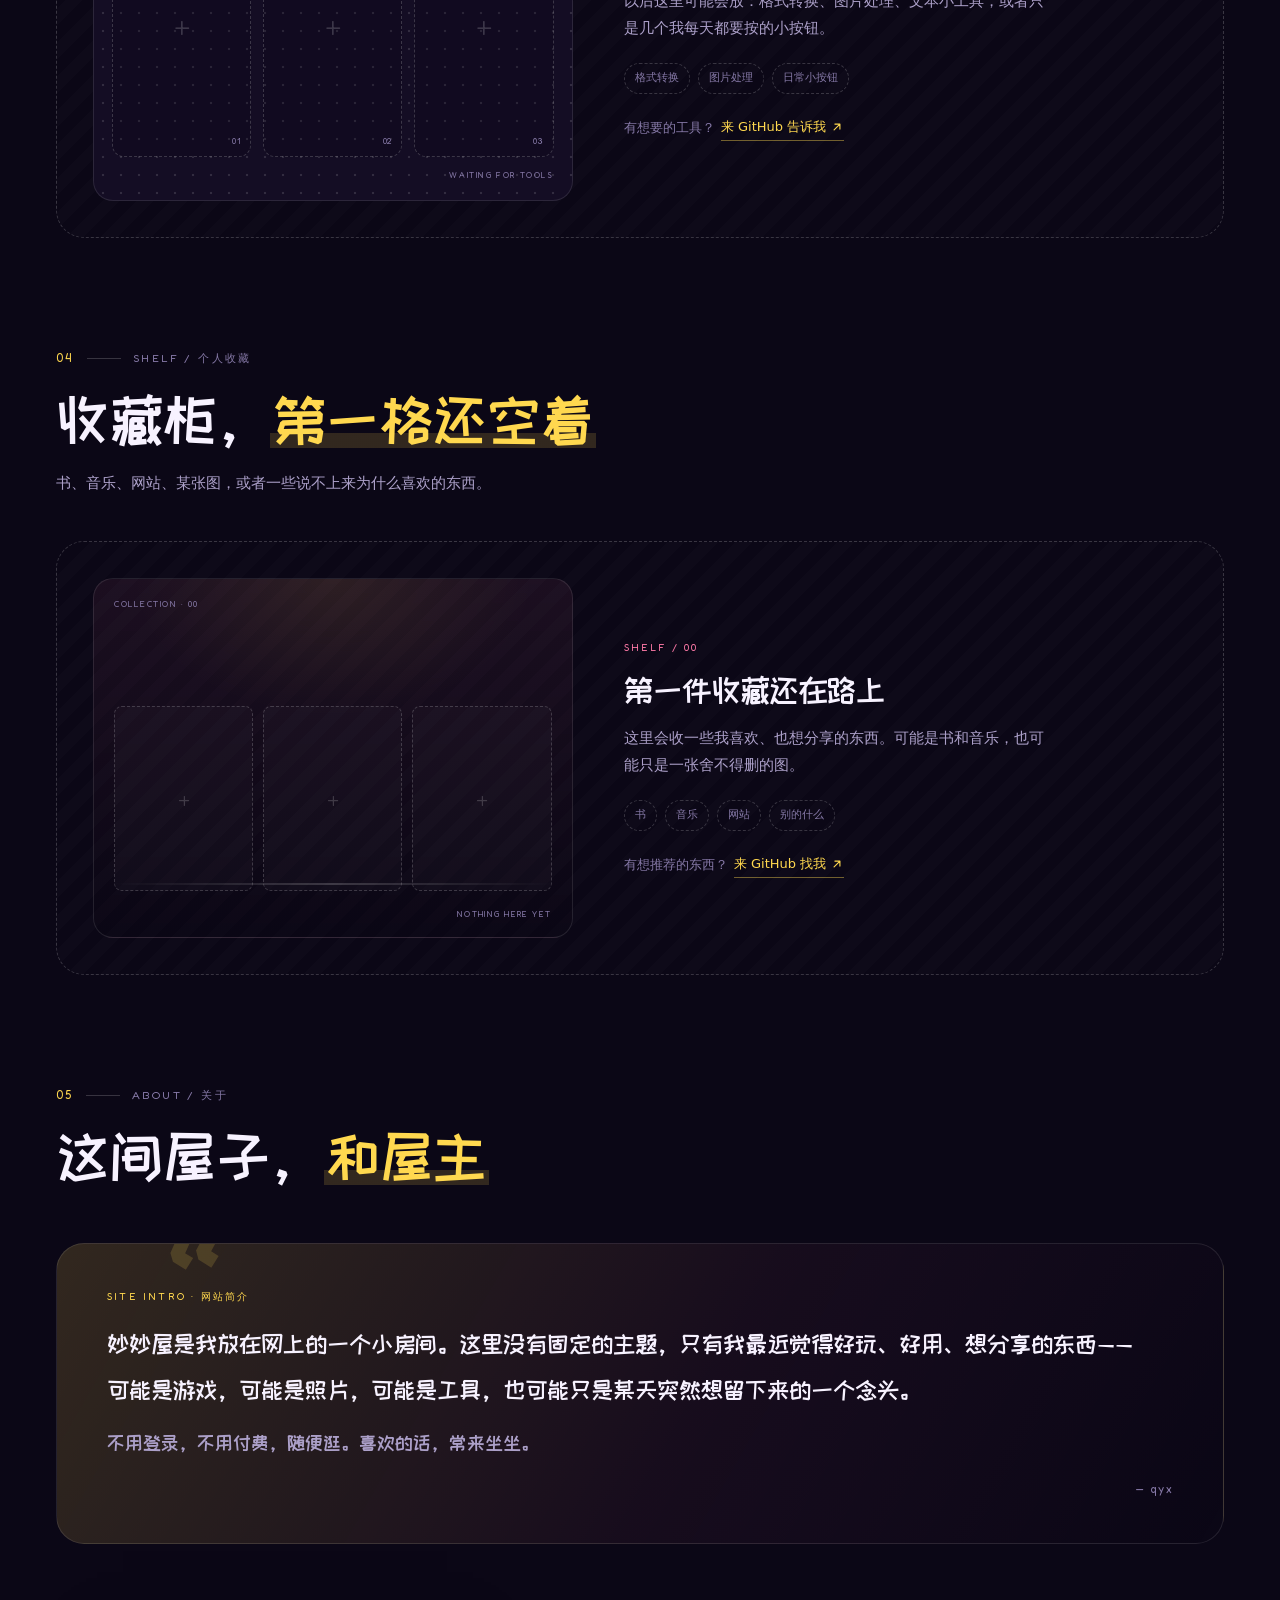
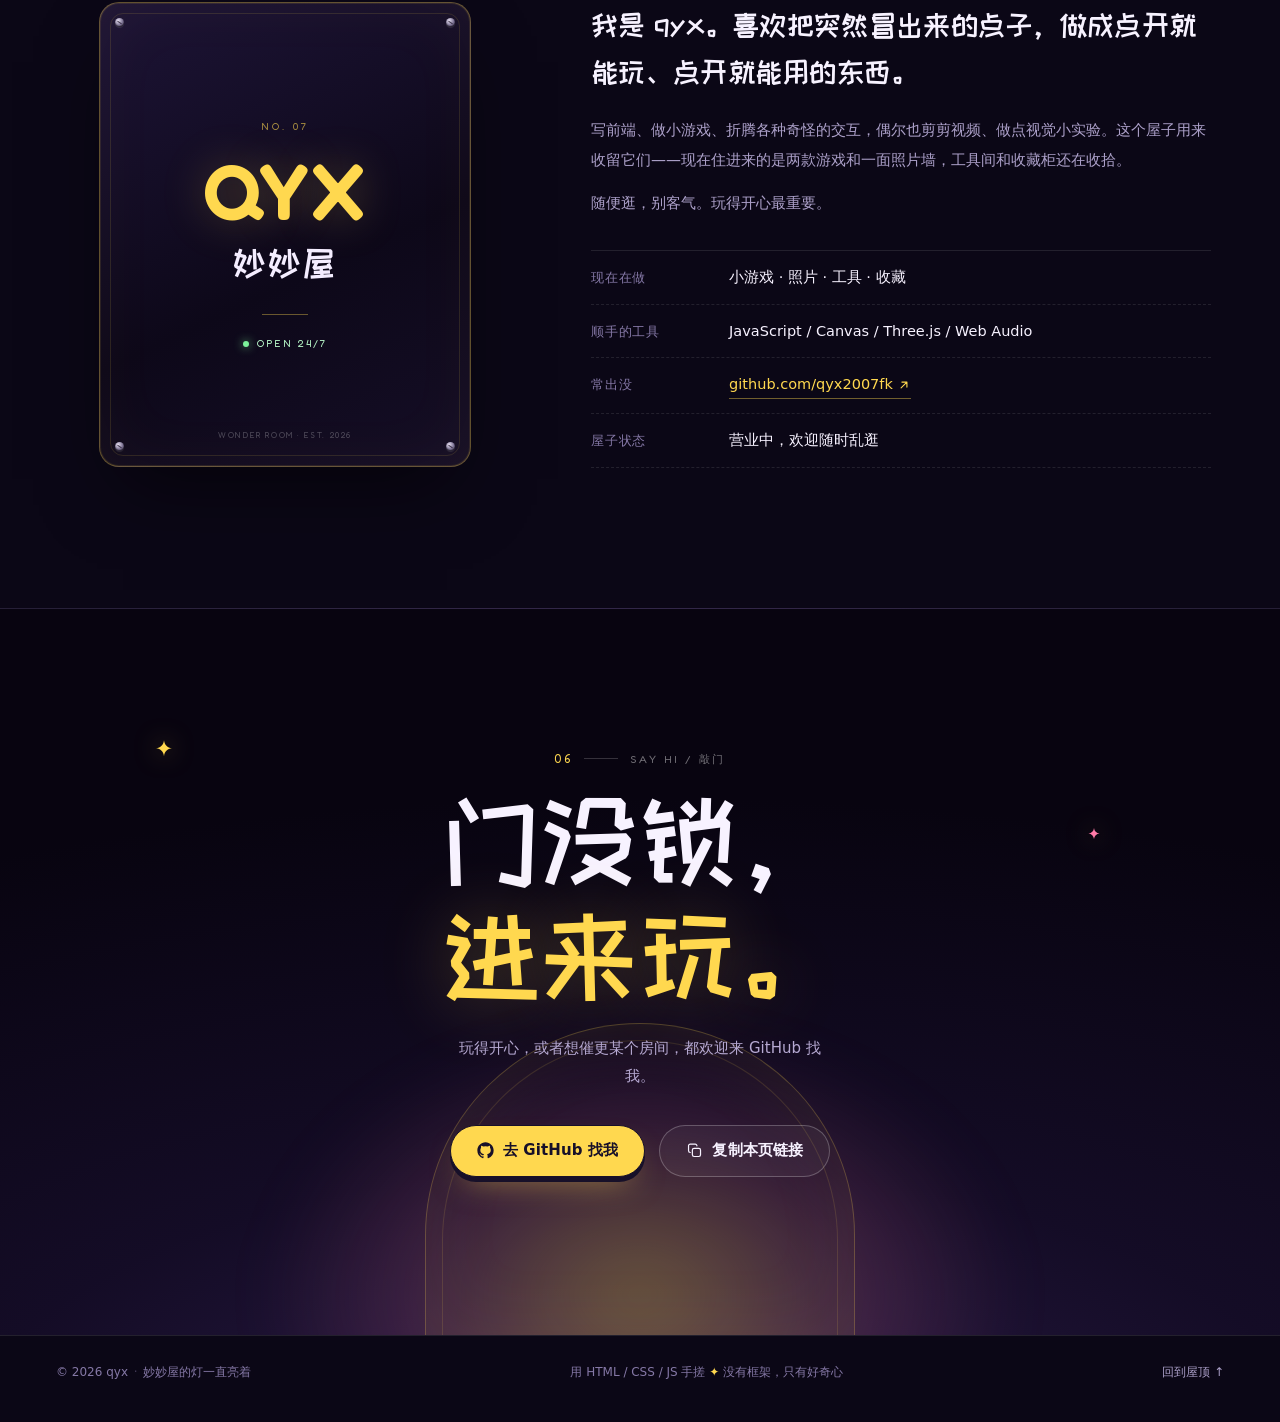
==== commit 3e79dc29: "收短首屏介绍，避免换行断词" ====
--- a/index.html
+++ b/index.html
@@ -124,7 +124,7 @@
       </h1>
 
       <p class="hero-en">QYX'S WONDER ROOM</p>
-      <p class="hero-lede">一间装着奇思妙想的小屋。小游戏、照片墙、实用工具、个人收藏，都会慢慢搬进来——不用下载，也不用登录。</p>
+      <p class="hero-lede">一间装着奇思妙想的小屋。小游戏、照片、工具、收藏，慢慢搬进来。</p>
 
       <div class="hero-cta">
         <a class="btn btn-primary" href="#games">先玩一局 <svg class="icon"><use href="#i-down"/></svg></a>
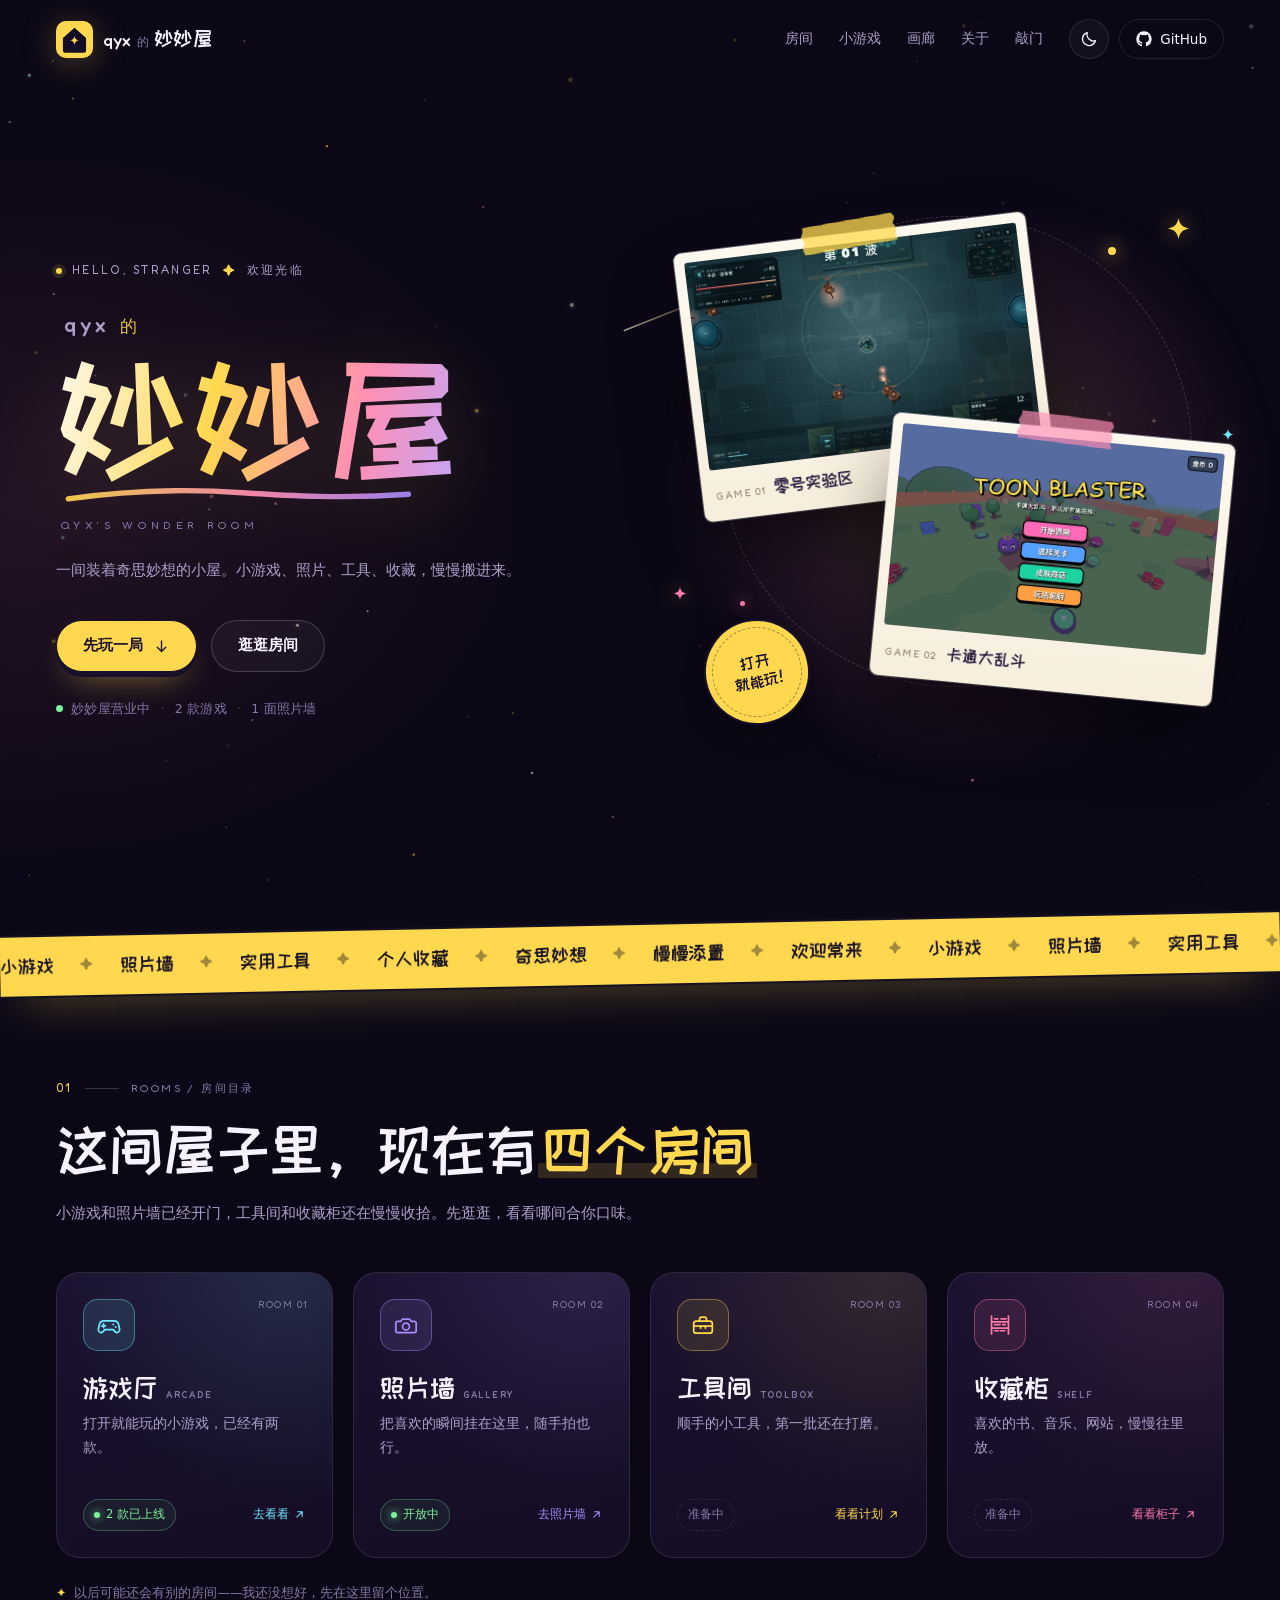
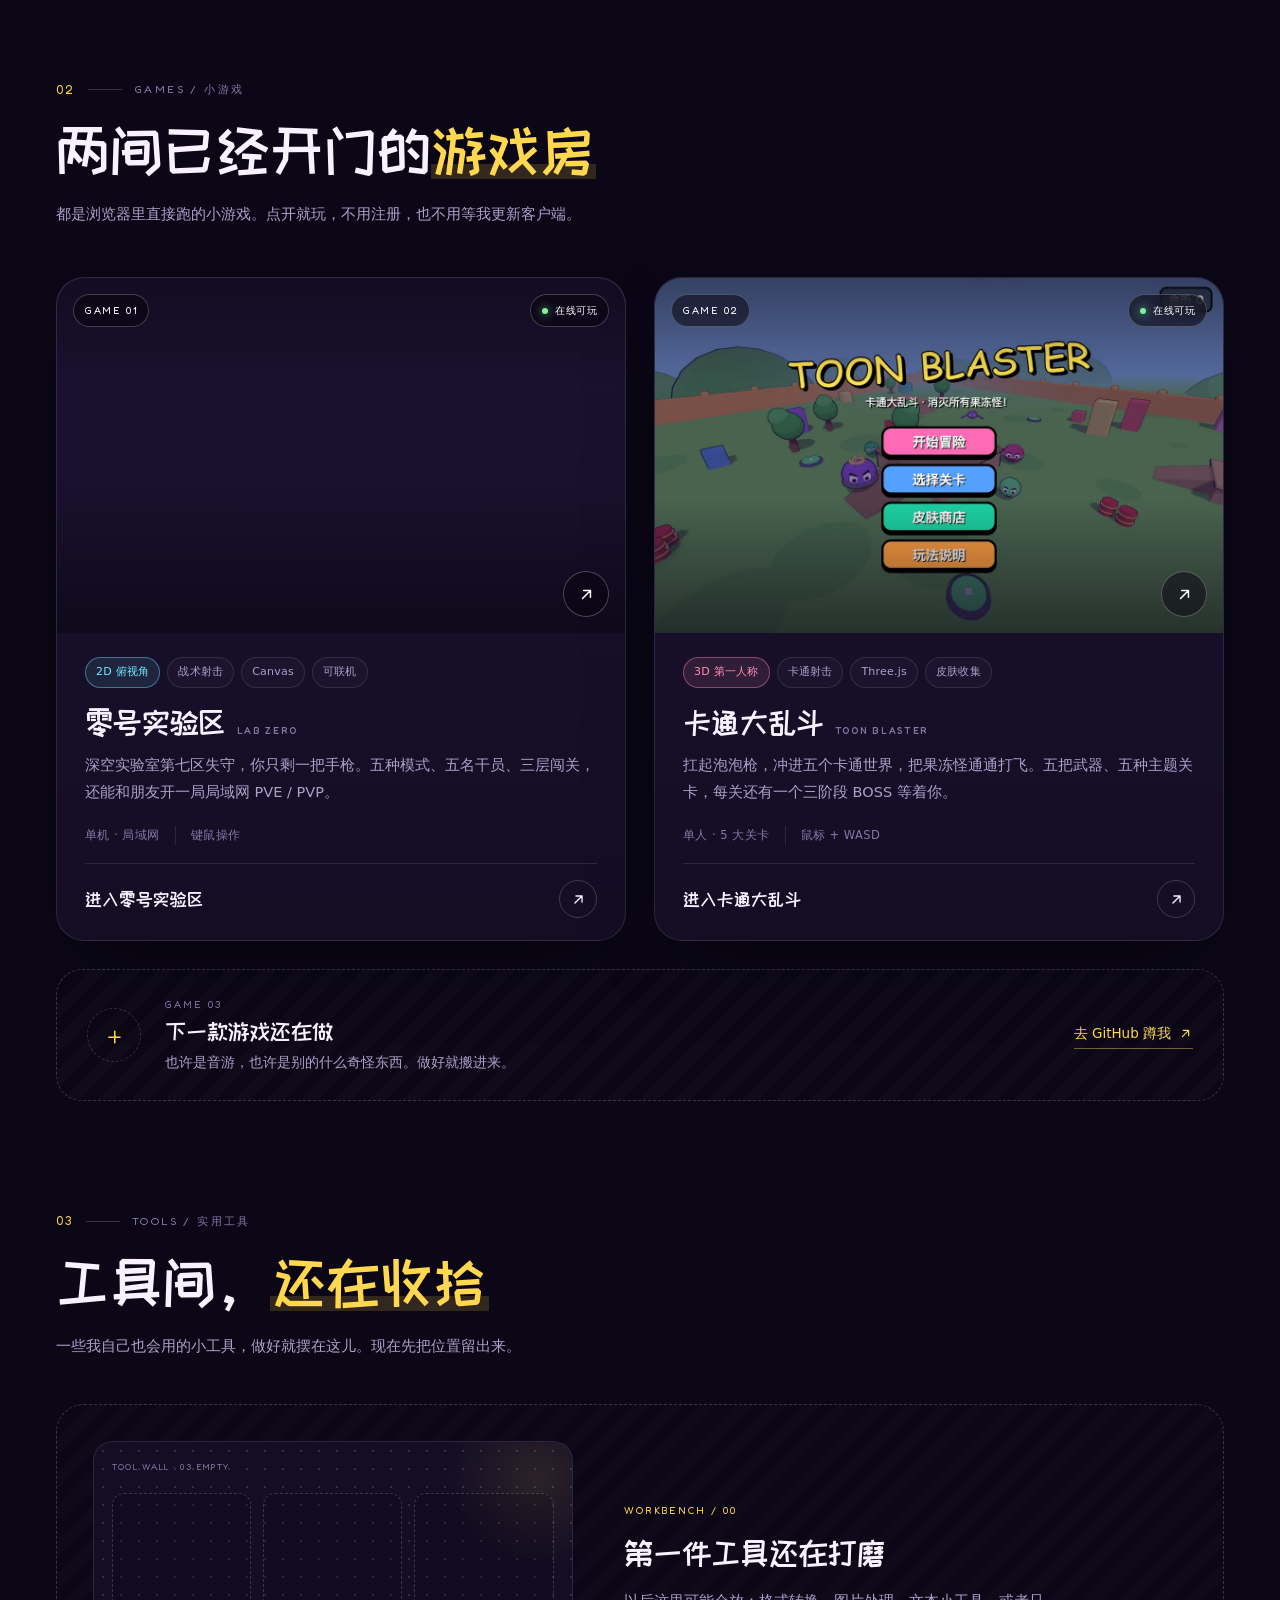
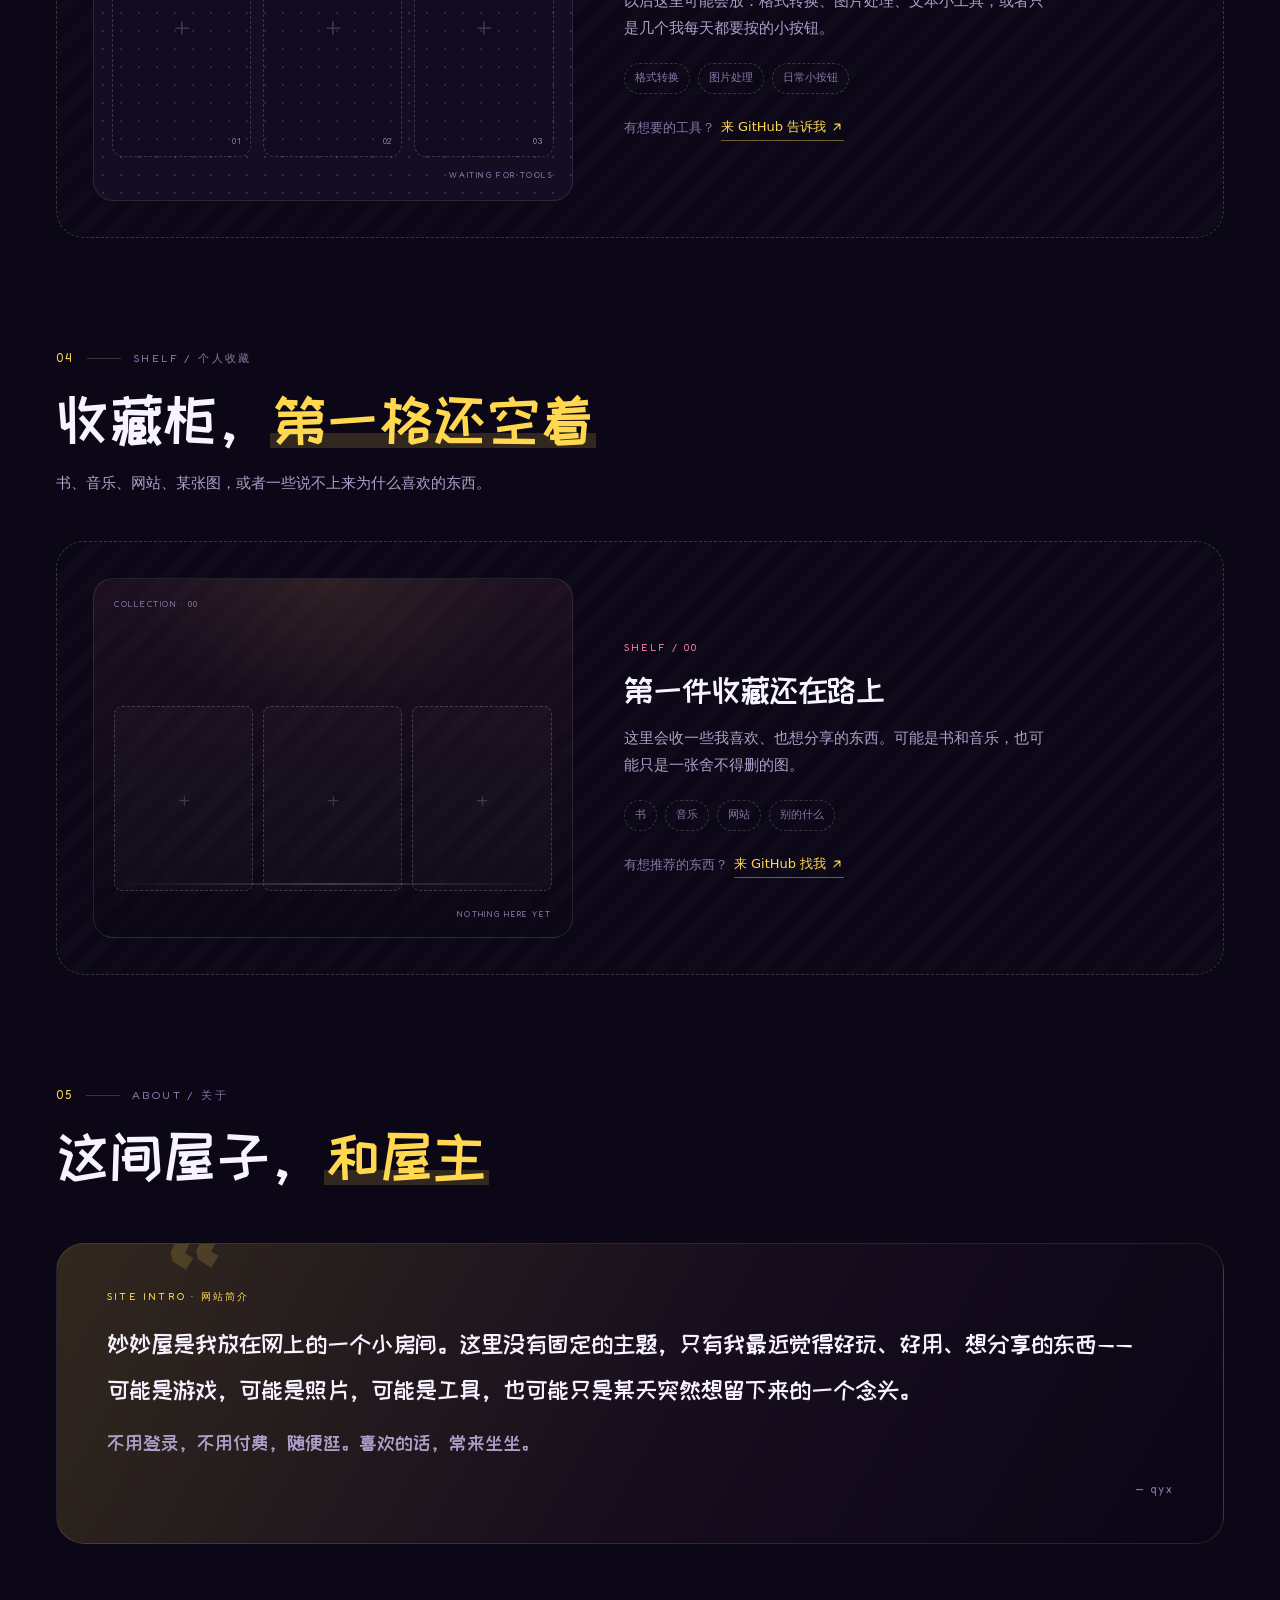
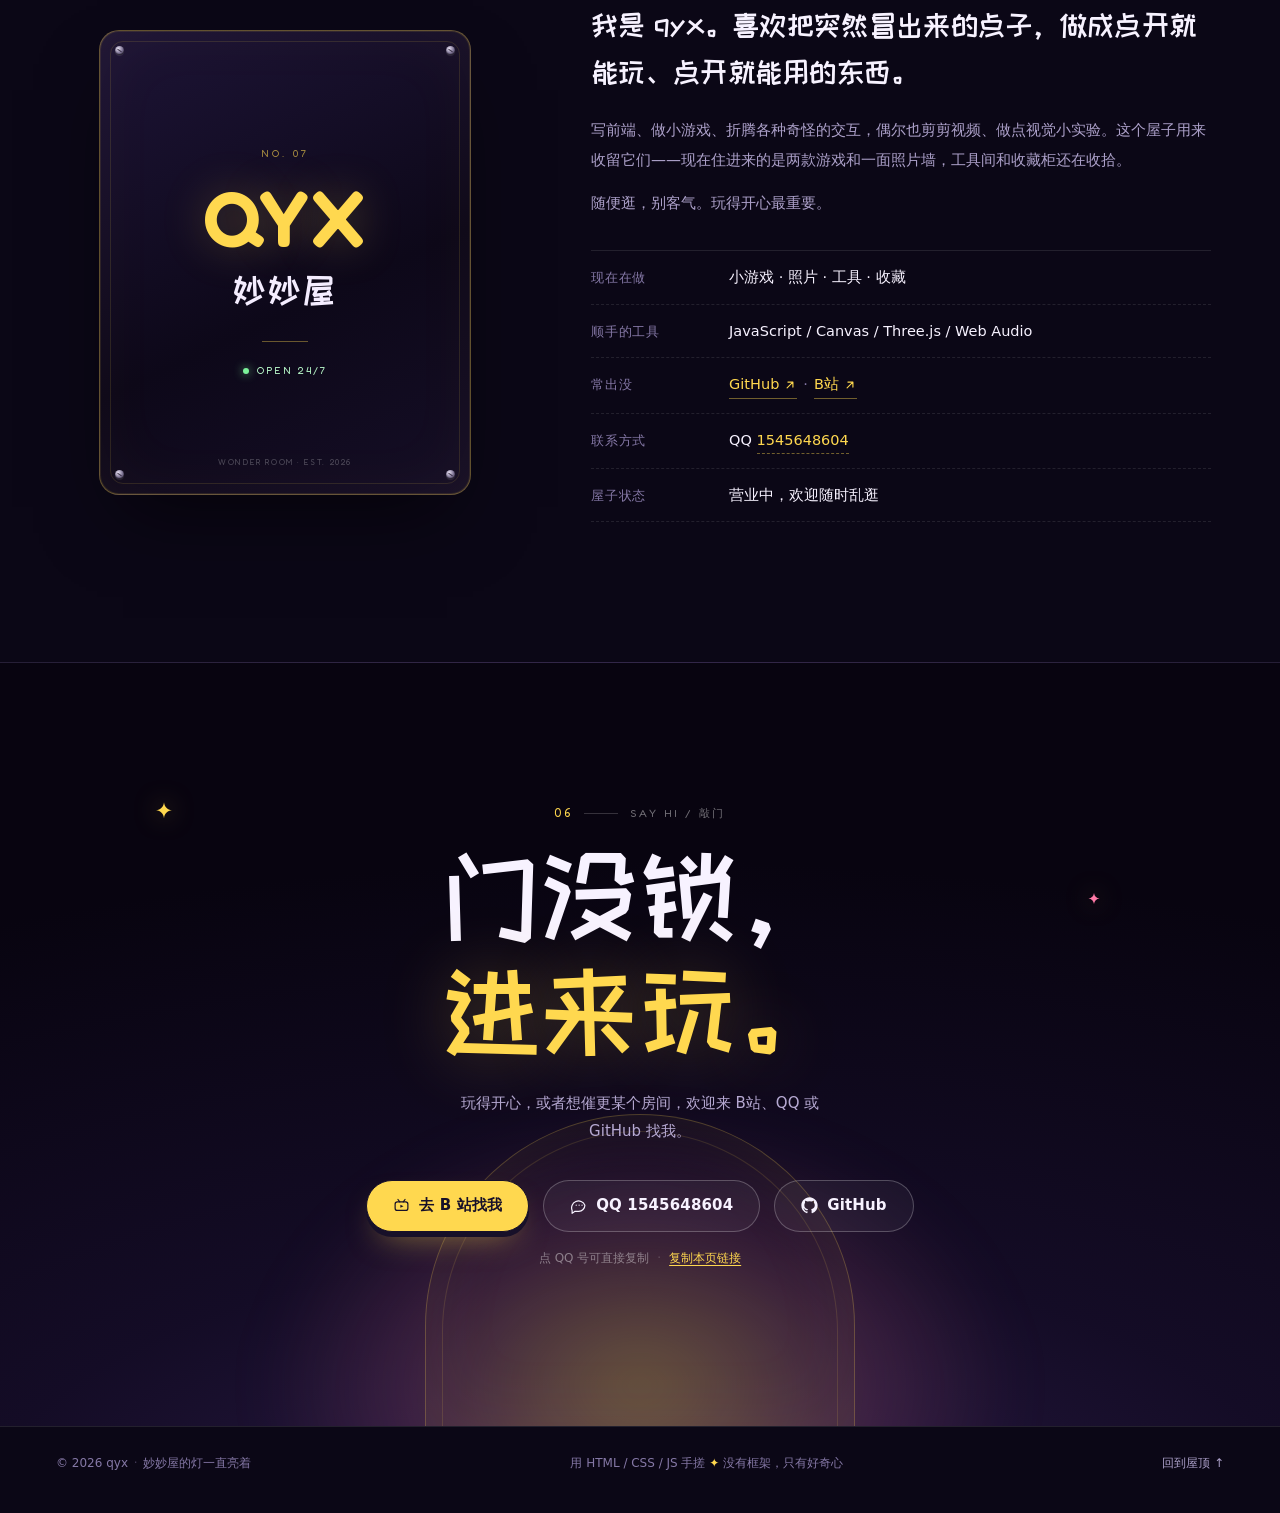
==== commit 0551926a: "加入 QQ、B站等联系方式，支持一键复制 QQ" ====
--- a/index.html
+++ b/index.html
@@ -67,6 +67,17 @@
     <rect x="9" y="9" width="11.5" height="11.5" rx="2.4" fill="none" stroke="currentColor" stroke-width="1.7"/>
     <path d="M15.4 5.4A2.4 2.4 0 0 0 13 3H6a2.4 2.4 0 0 0-2.4 2.4v7A2.4 2.4 0 0 0 6 14.8" fill="none" stroke="currentColor" stroke-width="1.7" stroke-linecap="round"/>
   </symbol>
+  <symbol id="i-bilibili" viewBox="0 0 24 24">
+    <rect x="3" y="7" width="18" height="12" rx="3.2" fill="none" stroke="currentColor" stroke-width="1.7"/>
+    <path d="M7 3.5 9.5 7M17 3.5 14.5 7" fill="none" stroke="currentColor" stroke-width="1.7" stroke-linecap="round"/>
+    <path d="M10.4 10.9l4.4 2.2-4.4 2.2z" fill="currentColor" stroke="none"/>
+  </symbol>
+  <symbol id="i-chat" viewBox="0 0 24 24">
+    <path d="M21 11.6a8.6 8.6 0 0 1-8.6 8.6H7l-4 2.9v-4.1A8.6 8.6 0 1 1 21 11.6Z" fill="none" stroke="currentColor" stroke-width="1.7" stroke-linejoin="round"/>
+    <circle cx="8.8" cy="11.6" r=".9" fill="currentColor"/>
+    <circle cx="12.9" cy="11.6" r=".9" fill="currentColor"/>
+    <circle cx="17" cy="11.6" r=".9" fill="currentColor"/>
+  </symbol>
 </svg>
 
 <header class="site-head" id="top">
@@ -414,7 +425,8 @@
         <dl class="facts" data-stagger>
           <div><dt>现在在做</dt><dd>小游戏 · 照片 · 工具 · 收藏</dd></div>
           <div><dt>顺手的工具</dt><dd>JavaScript / Canvas / Three.js / Web Audio</dd></div>
-          <div><dt>常出没</dt><dd><a href="https://github.com/qyx2007fk" target="_blank" rel="noopener noreferrer">github.com/qyx2007fk <svg class="icon"><use href="#i-arrow"/></svg></a></dd></div>
+          <div><dt>常出没</dt><dd><a href="https://github.com/qyx2007fk" target="_blank" rel="noopener noreferrer">GitHub <svg class="icon"><use href="#i-arrow"/></svg></a><span class="fact-sep" aria-hidden="true">·</span><a href="https://space.bilibili.com/495846524" target="_blank" rel="noopener noreferrer">B站 <svg class="icon"><use href="#i-arrow"/></svg></a></dd></div>
+          <div><dt>联系方式</dt><dd>QQ <button class="fact-link" type="button" data-copy="1545648604" data-copy-msg="QQ 号已复制：1545648604" title="点击复制 QQ 号" aria-label="复制 QQ 号 1545648604">1545648604</button></dd></div>
           <div><dt>屋子状态</dt><dd>营业中，欢迎随时乱逛</dd></div>
         </dl>
       </div>
@@ -430,15 +442,19 @@
     <div class="wrap door-inner reveal">
       <p class="sec-kicker"><span>06</span><i></i>SAY HI / 敲门</p>
       <h2 id="door-title">门没锁，<br /><em>进来玩。</em></h2>
-      <p class="door-sub">玩得开心，或者想催更某个房间，都欢迎来 GitHub 找我。</p>
+      <p class="door-sub">玩得开心，或者想催更某个房间，欢迎来 B站、QQ 或 GitHub 找我。</p>
       <div class="door-actions">
-        <a class="btn btn-primary" href="https://github.com/qyx2007fk" target="_blank" rel="noopener noreferrer">
-          <svg class="icon"><use href="#i-github"/></svg> 去 GitHub 找我
+        <a class="btn btn-primary" href="https://space.bilibili.com/495846524" target="_blank" rel="noopener noreferrer">
+          <svg class="icon"><use href="#i-bilibili"/></svg> 去 B 站找我
         </a>
-        <button class="btn btn-ghost" id="copyLink" type="button">
-          <svg class="icon"><use href="#i-copy"/></svg> 复制本页链接
+        <button class="btn btn-ghost" type="button" data-copy="1545648604" data-copy-msg="QQ 号已复制：1545648604" title="点击复制 QQ 号" aria-label="复制 QQ 号 1545648604">
+          <svg class="icon"><use href="#i-chat"/></svg> QQ 1545648604
         </button>
-      </div>
+        <a class="btn btn-ghost" href="https://github.com/qyx2007fk" target="_blank" rel="noopener noreferrer">
+          <svg class="icon"><use href="#i-github"/></svg> GitHub
+        </a>
+      </div>
+      <p class="door-footnote">点 QQ 号可直接复制 <span class="dot-sep" aria-hidden="true">·</span> <button class="link-btn" id="copyLink" type="button">复制本页链接</button></p>
     </div>
   </section>
 
--- a/styles.css
+++ b/styles.css
@@ -443,7 +443,7 @@
 }
 
 .hero-lede {
-  max-width: 40ch;
+  max-width: 600px;
   margin-top: 22px;
   font-size: clamp(0.95rem, 1.15vw, 1.04rem);
   line-height: 1.95;
@@ -1451,6 +1451,20 @@
 }
 .facts dd a .icon { width: 14px; height: 14px; }
 .facts dd a:hover { border-bottom-color: var(--highlight); }
+.fact-sep {
+  padding: 0 6px;
+  color: var(--muted-2);
+}
+.fact-link {
+  padding: 0;
+  border: 0;
+  border-bottom: 1px dashed var(--highlight-line);
+  background: none;
+  color: var(--highlight);
+  font: inherit;
+  cursor: pointer;
+}
+.fact-link:hover { border-bottom-color: var(--highlight); }
 
 /* ---------- 工具间 / 收藏柜（空状态） ---------- */
 .tools,
@@ -1947,6 +1961,27 @@
   border-color: var(--yellow);
   color: var(--yellow);
 }
+.door-footnote {
+  display: flex;
+  flex-wrap: wrap;
+  align-items: center;
+  justify-content: center;
+  gap: 6px;
+  margin-top: 16px;
+  color: rgba(255, 255, 255, 0.42);
+  font-size: 12px;
+}
+.link-btn {
+  padding: 0;
+  border: 0;
+  background: none;
+  color: var(--yellow);
+  font: inherit;
+  text-decoration: underline;
+  text-underline-offset: 3px;
+  cursor: pointer;
+}
+.link-btn:hover { color: #fff; }
 
 .door-spark {
   position: absolute;
@@ -1982,6 +2017,16 @@
   transition: color 0.25s;
 }
 .foot-inner a:hover { color: var(--highlight); }
+.foot-link {
+  padding: 0;
+  border: 0;
+  background: none;
+  color: var(--muted);
+  font: inherit;
+  cursor: pointer;
+  transition: color 0.25s;
+}
+.foot-link:hover { color: var(--highlight); }
 
 /* ---------- toast & effects ---------- */
 .toast {
